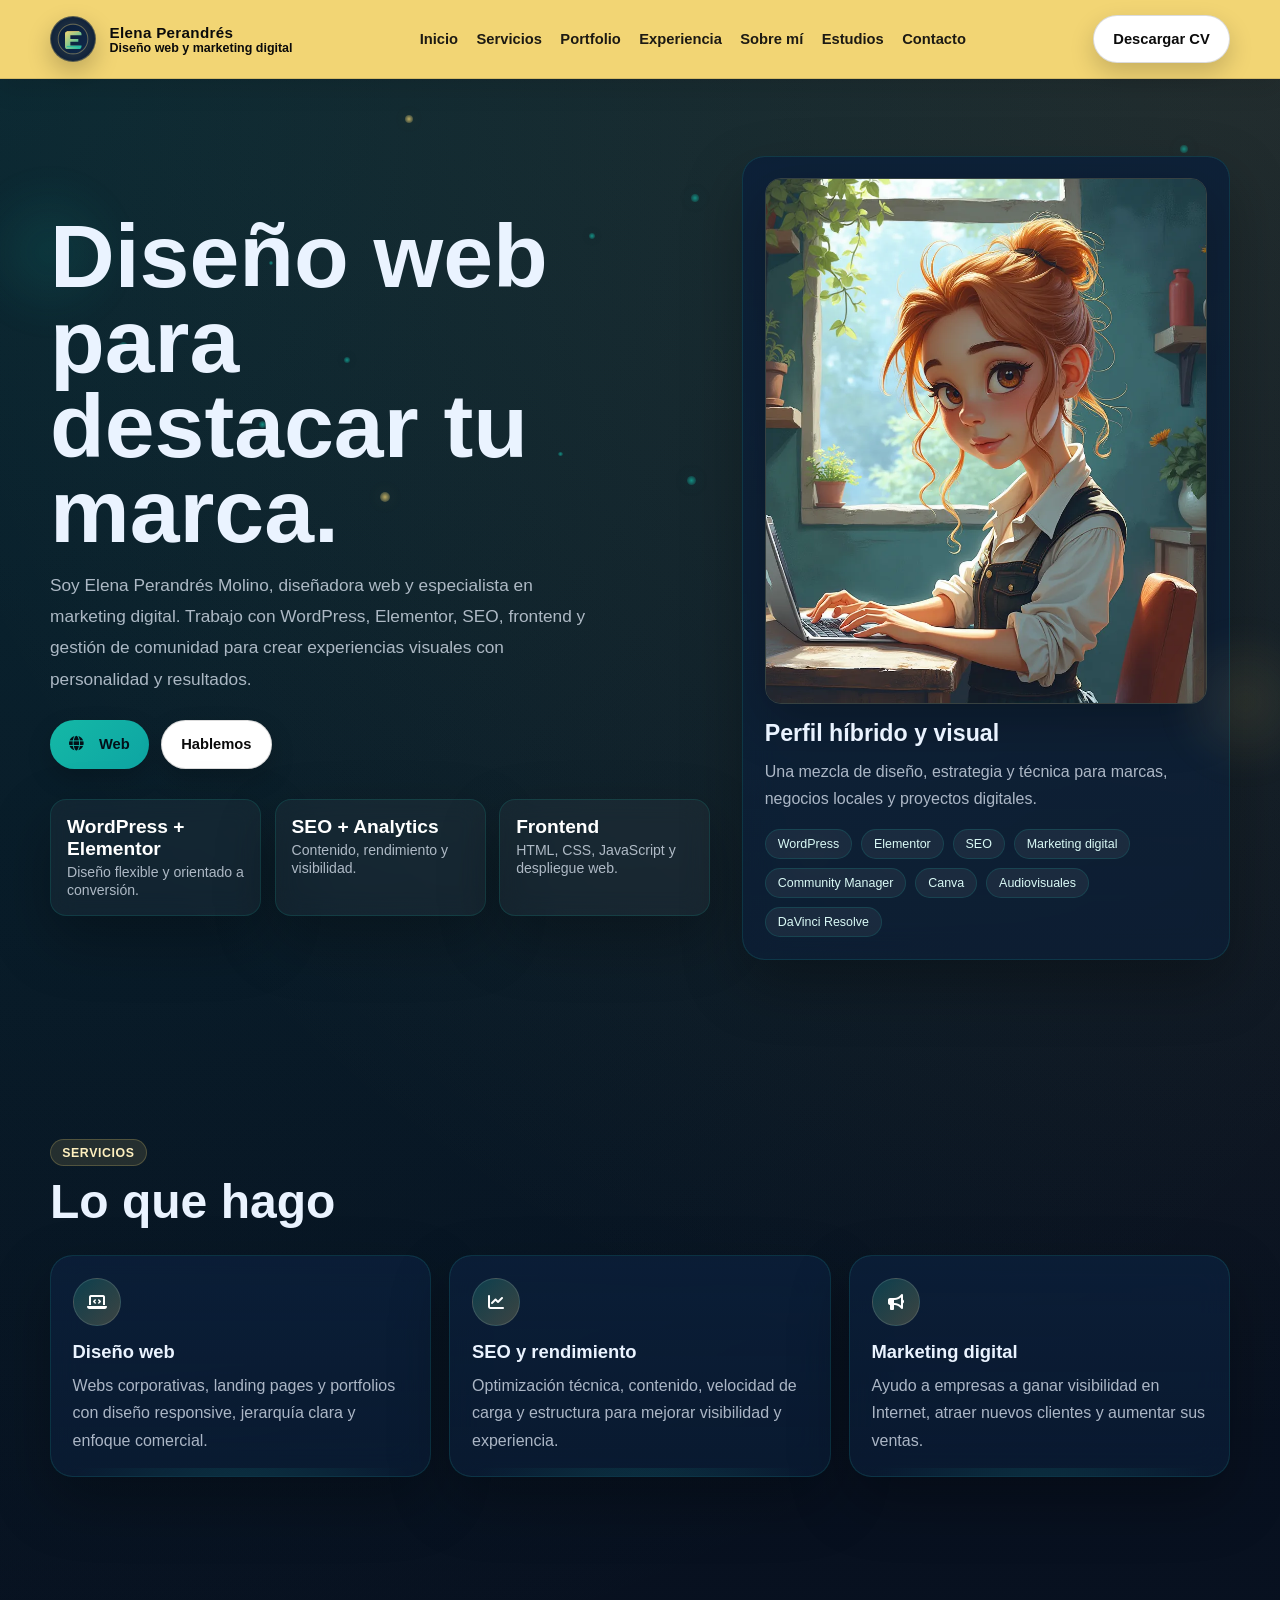
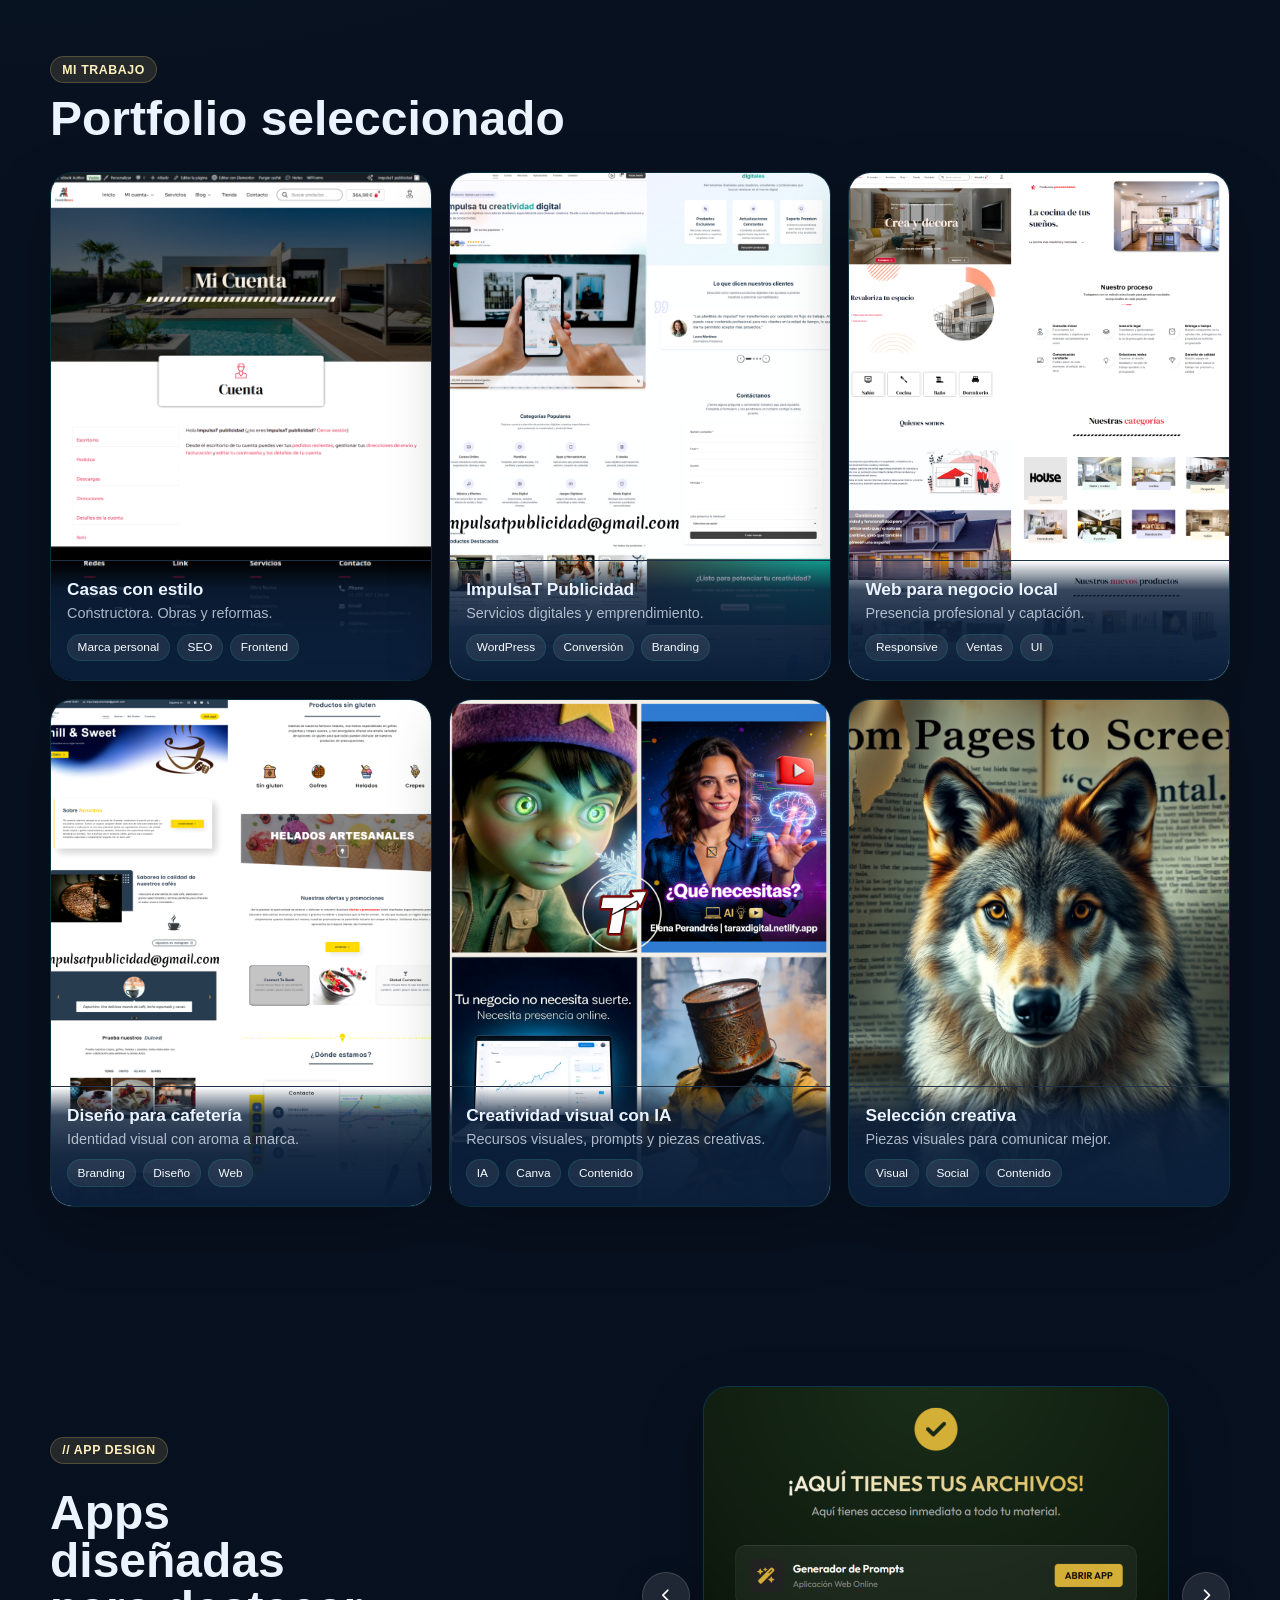
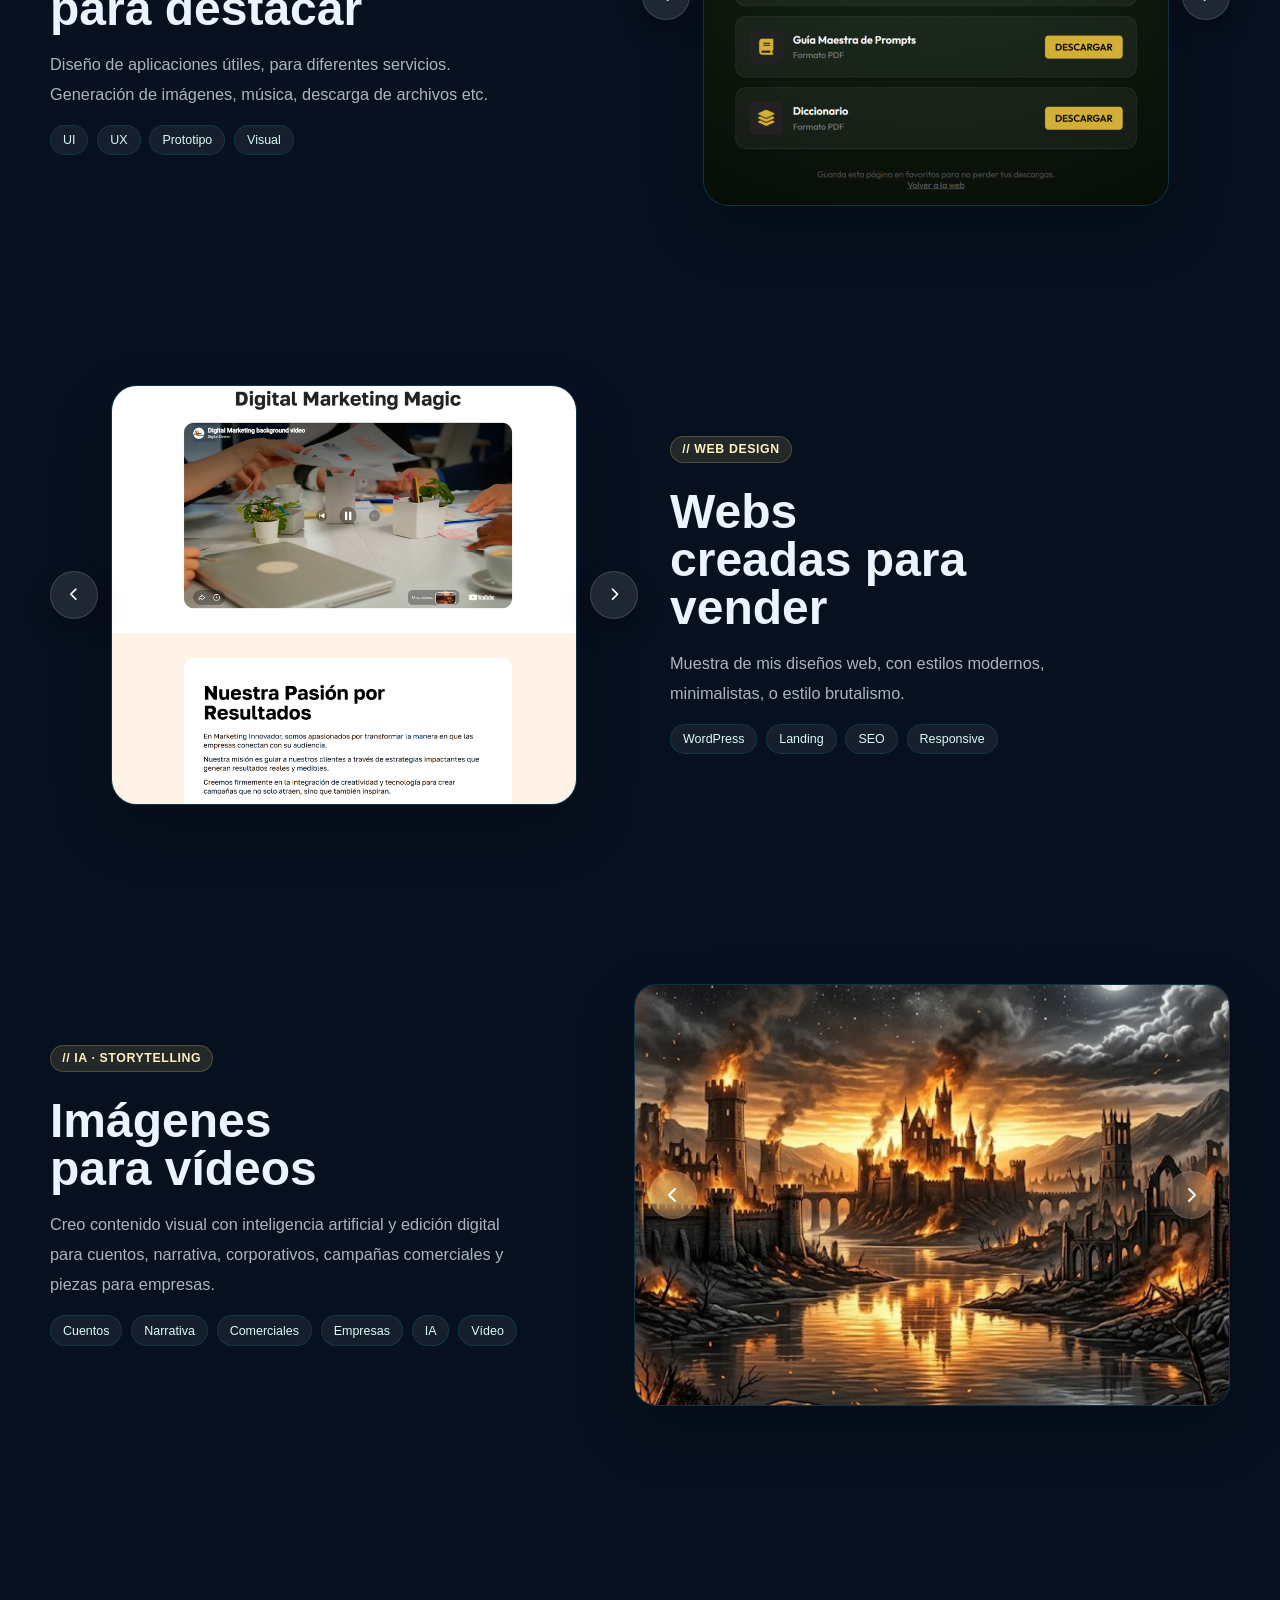
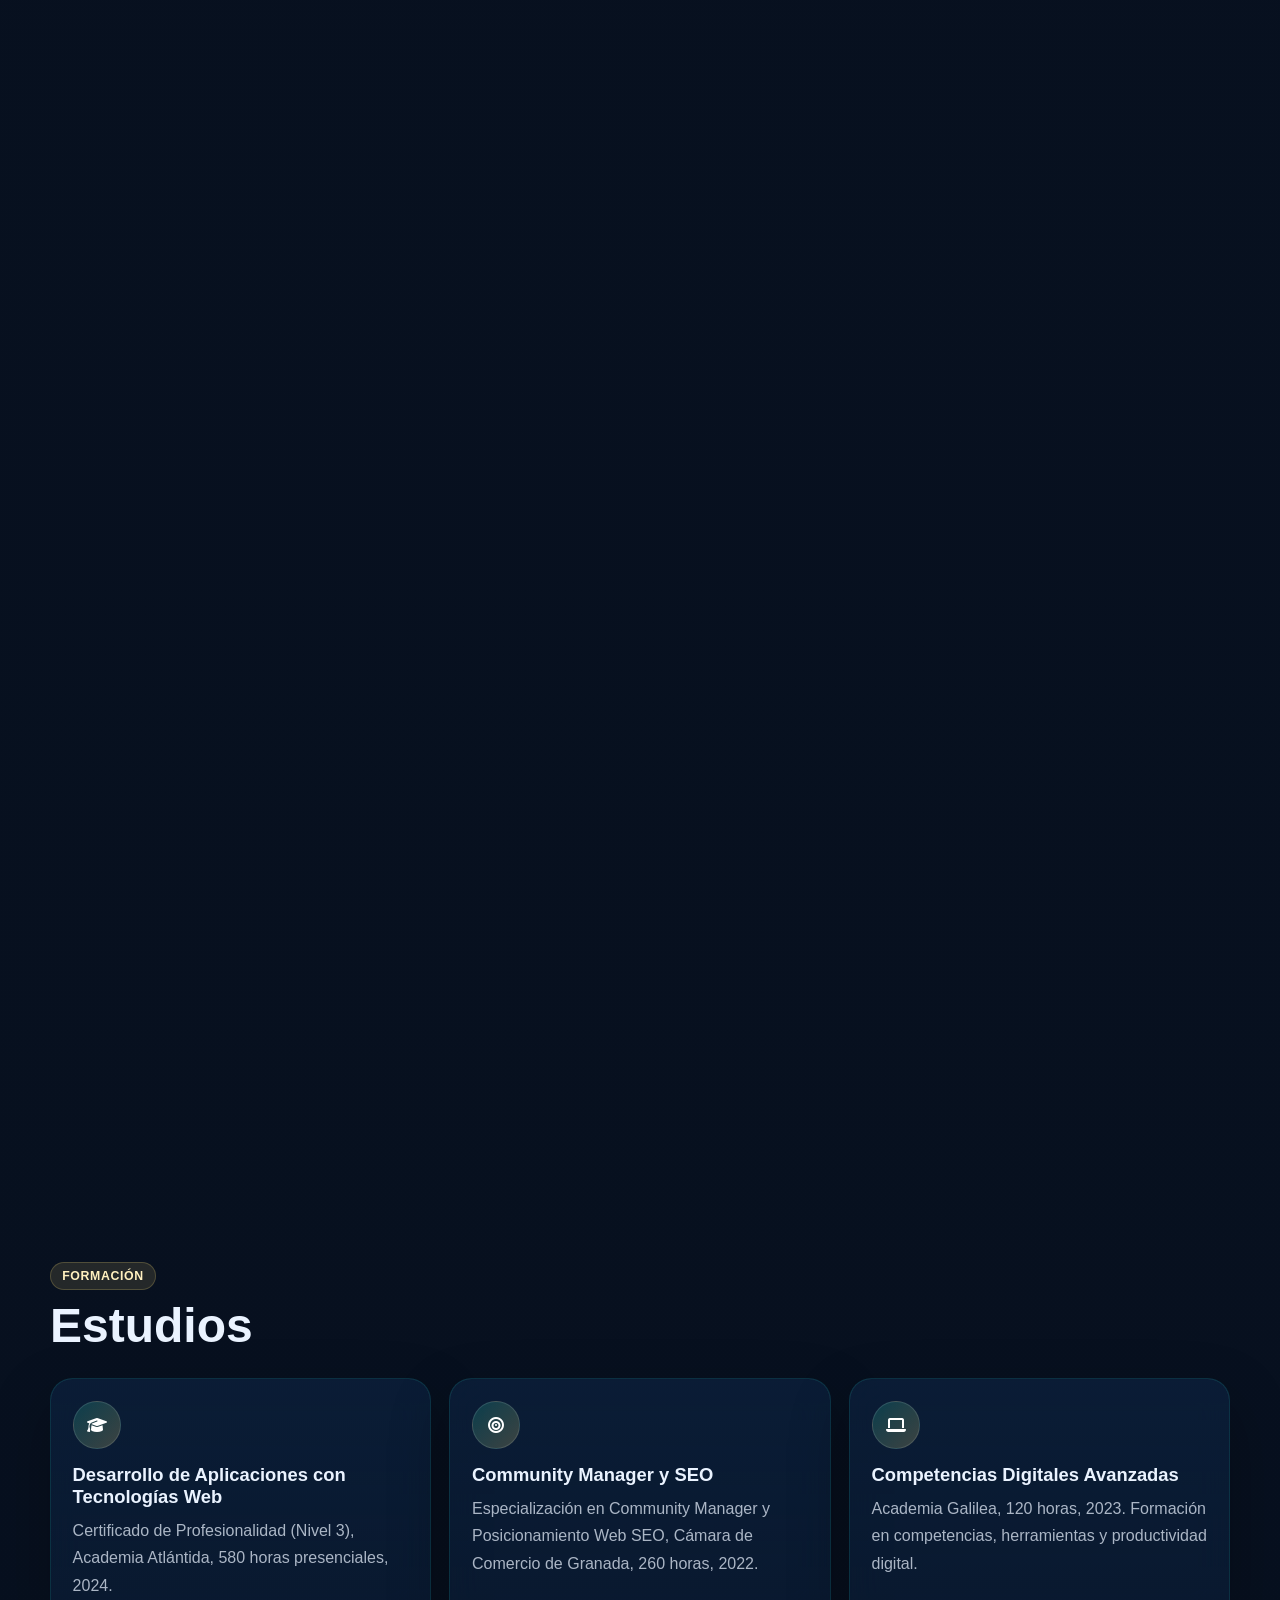
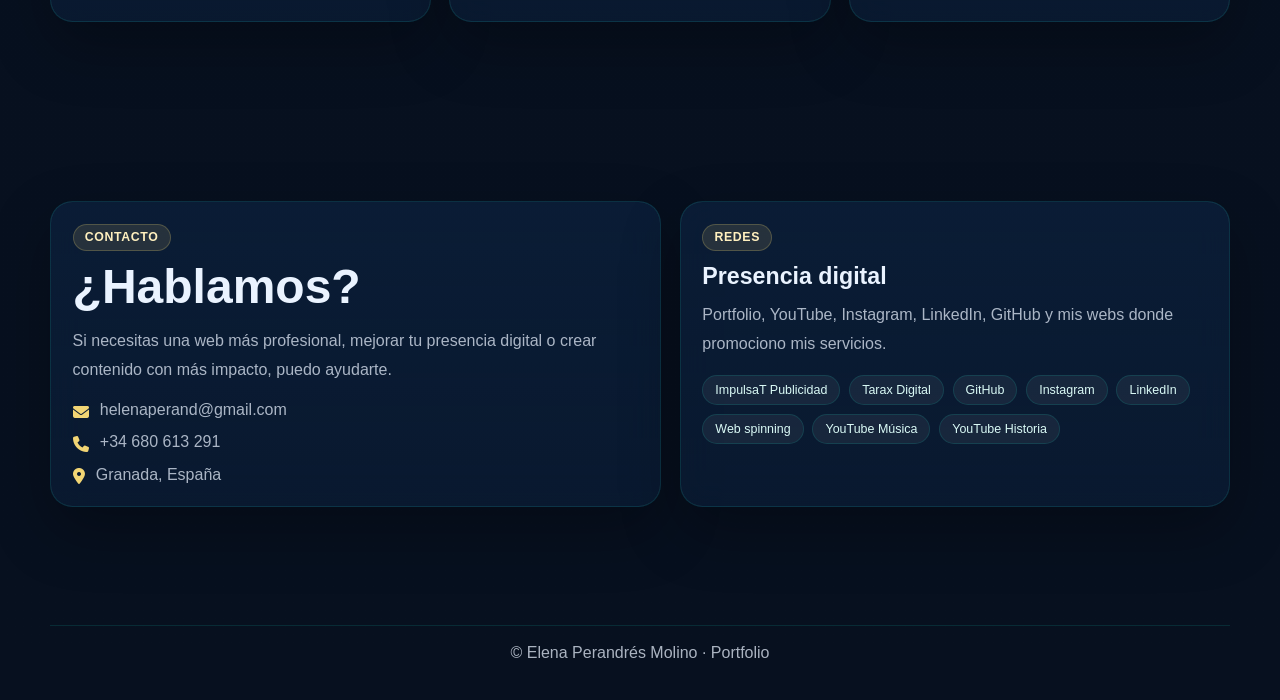
==== index.html @ 1aefd161 "pequeña corrección-" ====
<!DOCTYPE html>
<html lang="es" data-theme="dark">
<head>
  <meta charset="UTF-8" />
  <meta name="viewport" content="width=device-width, initial-scale=1.0" />
  <meta name="description" content="Portfolio de Elena Perandrés Molino, diseñadora web y especialista en marketing digital con experiencia en WordPress, Elementor, SEO, community management y frontend." />
  <title>Elena Perandrés Molino | Portfolio Profesional</title>
  <link rel="preconnect" href="https://api.fontshare.com" />
  <link rel="stylesheet" href="https://api.fontshare.com/v2/css?f[]=satoshi@400,500,700,900&f[]=clash-display@400,500,600&display=swap" />
  <link rel="stylesheet" href="https://cdnjs.cloudflare.com/ajax/libs/font-awesome/6.6.0/css/all.min.css" crossorigin="anonymous" referrerpolicy="no-referrer" />
  <style>
    :root {
      --bg: #07101f;
      --bg-2: #0b1f3a;
      --surface: rgba(11, 31, 58, 0.72);
      --surface-2: rgba(11, 31, 58, 0.88);
      --text: #eaf3ff;
      --muted: rgba(234, 243, 255, 0.72);
      --line: rgba(20, 184, 166, 0.18);
      --blue: #0b1f3a;
      --teal: #14b8a6;
      --amber: #f2d574;
      --shadow: 0 24px 60px rgba(0,0,0,.28);
      --radius-xl: 1.4rem;
      --radius-lg: 1rem;
      --max: 1180px;
      --font-body: 'Satoshi', sans-serif;
      --font-display: 'Clash Display', sans-serif;
    }

    *{box-sizing:border-box;margin:0;padding:0}
    html{scroll-behavior:smooth}

    body{
      font-family:var(--font-body);
      color:var(--text);
      background:
        radial-gradient(circle at top left, rgba(20,184,166,.14), transparent 24%),
        radial-gradient(circle at top right, rgba(242,213,116,.12), transparent 20%),
        linear-gradient(180deg, #081120 0%, var(--bg) 100%);
      min-height:100vh;
      overflow-x:hidden;
    }

    body::before, body::after{
      content:'';
      position:fixed;
      pointer-events:none;
      z-index:0;
      opacity:.55;
      width:180px;
      height:180px;
      border-radius:50%;
      filter:blur(14px);
      background: radial-gradient(circle, rgba(20,184,166,.22), transparent 62%);
      animation: floaty 12s ease-in-out infinite;
    }

    body::before{ left:-40px; top:18vh; }
    body::after{
      right:-55px;
      bottom:12vh;
      background: radial-gradient(circle, rgba(242,213,116,.20), transparent 62%);
      animation-duration: 15s;
    }

    @keyframes floaty{
      0%,100%{transform:translateY(0) translateX(0)}
      50%{transform:translateY(-18px) translateX(12px)}
    }

    .container{
      width:min(calc(100% - 2rem), var(--max));
      margin:0 auto;
      position:relative;
      z-index:1;
    }

    a{text-decoration:none;color:inherit}
    img{display:block;max-width:100%;height:auto}

    .skip{
      position:absolute;
      left:-999px;
      top:10px;
      background:var(--amber);
      color:#111;
      padding:.7rem 1rem;
      border-radius:999px;
      z-index:20;
    }

    .skip:focus{left:1rem}

    .header{
      position:sticky;
      top:0;
      z-index:50;
      background:#f2d574;
      border-bottom:1px solid rgba(0,0,0,.12);
      box-shadow:0 10px 24px rgba(0,0,0,.10);
      transition: background-color .25s ease, backdrop-filter .25s ease, box-shadow .25s ease;
    }

.header.scrolled{
  background:rgba(242,213,116,.80);
  backdrop-filter:blur(14px);
  -webkit-backdrop-filter:blur(14px);
  box-shadow:0 12px 28px rgba(0,0,0,.16);
}

    .header-inner{
      min-height:78px;
      display:flex;
      align-items:center;
      justify-content:space-between;
      gap:1rem;
    }

    .brand{
      display:flex;
      align-items:center;
      gap:.85rem;
      font-weight:700;
    }

    

    .brand-text strong,
    .brand-text span{
      color:#0b0b0b;
    }

    .brand-text strong{
      display:block;
      font-size:.95rem;
      letter-spacing:.02em;
    }

    .brand-text span{
      display:block;
      font-size:.78rem;
    }

    .nav{
      display:flex;
      gap:1.15rem;
      flex-wrap:wrap;
      background:transparent;
      padding:0;
      border-radius:0;
      box-shadow:none;
    }

    .nav a{
      font-size:.92rem;
      color:#0b0b0b;
      position:relative;
      font-weight:800;
      transition: color .22s ease, transform .22s ease, opacity .22s ease;
      opacity:.92;
    }

    .nav a:hover{
      color:#000;
      transform:translateY(-1px);
      opacity:1;
    }

    .nav a.active{
      color:#000;
    }

    .nav a::after{
      content:'';
      position:absolute;
      left:0;
      bottom:-.35rem;
      width:100%;
      height:2px;
      border-radius:999px;
      background:#000;
      transform:scaleX(0);
      transform-origin:left;
      transition:transform .22s ease;
    }

    .nav a:hover::after,
    .nav a.active::after{
      transform:scaleX(1);
    }

    .actions{
      display:flex;
      align-items:center;
      gap:.75rem;
      position:relative;
    }

    .btn,.icon-btn{
      border:0;
      cursor:pointer;
    }

    .btn{
      display:inline-flex;
      align-items:center;
      justify-content:center;
      gap:.55rem;
      padding:.95rem 1.2rem;
      border-radius:999px;
      font-weight:700;
      font-size:.92rem;
      transition:.22s ease;
      box-shadow:0 10px 24px rgba(0,0,0,.18);
    }

    .btn-primary{
      background:linear-gradient(135deg,var(--teal),#0ea5a3);
      color:#031018;
    }

    .btn-primary:hover{
      transform:translateY(-2px) scale(1.01);
      box-shadow:0 18px 34px rgba(20,184,166,.22);
    }

   .btn-secondary{
  background:#ffffff;
  color:#0b0b0b;
  border:1px solid rgba(0,0,0,.14);
}

.btn-secondary:hover{
  background:#f7f7f7;
  color:#000;
  transform:translateY(-2px);
  box-shadow:0 14px 26px rgba(0,0,0,.14);
}
.btn-secondary:focus-visible{
  outline:2px solid #0b0b0b;
  outline-offset:3px;
}

    .icon-btn{
      width:44px;
      height:44px;
      border-radius:50%;
      background:rgba(11,11,11,.06);
      color:#0b0b0b;
      border:1px solid rgba(11,11,11,.14);
      display:grid;
      place-items:center;
    }

    .menu-btn{display:none}
.brand-mark{
  width:46px;
  height:46px;
  border-radius:50%;
  display:grid;
  place-items:center;
  background:#0b1f3a;
  color:#0b0b0b;
  box-shadow:0 10px 24px rgba(0,0,0,.18);
  border:1px solid rgba(11,31,58,.15);
  overflow:hidden;
}

.brand-logo{
  background:#0b1f3a;
  border:1px solid rgba(242,213,116,.34);
  box-shadow:0 10px 24px rgba(0,0,0,.22);
}

.logo-svg{
  width:34px;
  height:34px;
  display:block;
  filter:drop-shadow(0 0 8px rgba(242,213,116,.18));
}

    section{
      padding:clamp(4rem,7vw,6.5rem) 0;
      position:relative;
    }

    .reveal{
      opacity:0;
      transform:translateY(34px);
      transition:opacity .7s ease, transform .7s ease;
    }

    .reveal.is-visible{
      opacity:1;
      transform:translateY(0);
    }

    .hero{
      padding-top:clamp(3.5rem,6vw,5.5rem);
      min-height:88vh;
      display:flex;
      align-items:center;
    }

    .hero-grid{
      display:grid;
      grid-template-columns:1.15fr .85fr;
      gap:2rem;
      align-items:center;
    }

    .eyebrow{
      display:inline-flex;
      align-items:center;
      gap:.45rem;
      padding:.45rem .8rem;
      border-radius:999px;
      background:rgba(20,184,166,.12);
      border:1px solid rgba(20,184,166,.24);
      color:#7ff7ea;
      font-weight:700;
      font-size:.78rem;
      letter-spacing:.06em;
      text-transform:uppercase;
    }

    h1,h2,h3{font-family:var(--font-display)}

    h1{
      font-size:clamp(3rem,7vw,5.6rem);
      line-height:.95;
      margin:.9rem 0 1rem;
      max-width:11ch;
    }

    .lead{
      font-size:1.08rem;
      color:var(--muted);
      max-width:58ch;
      line-height:1.8;
    }

    .hero-cta{
      display:flex;
      flex-wrap:wrap;
      gap:.75rem;
      margin:1.6rem 0 1.9rem;
    }

    .hero-grid .panel{
      background:var(--surface);
      border:1px solid rgba(20,184,166,.16);
      box-shadow:var(--shadow);
      backdrop-filter:blur(14px);
    }

    .hero-card{
      padding:1.1rem;
      border-radius:var(--radius-xl);
    }

    .hero-photo{
      width:100%;
      aspect-ratio:4/4.75;
      object-fit:cover;
      border-radius:1rem;
      border:1px solid rgba(242,213,116,.18);
      box-shadow:0 18px 50px rgba(0,0,0,.25);
    }

    .hero-card h2{
      font-size:1.45rem;
      margin:1rem 0 .65rem;
    }

    .hero-card p{
      color:var(--muted);
      margin-bottom:1rem;
    }

    .tag-list{
      display:flex;
      flex-wrap:wrap;
      gap:.55rem;
    }

    .tag{
      padding:.45rem .75rem;
      border-radius:999px;
      background:rgba(255,255,255,.06);
      border:1px solid rgba(20,184,166,.18);
      font-size:.78rem;
      color:#dafaf6;
    }

    .metrics{
      display:grid;
      grid-template-columns:repeat(3,1fr);
      gap:.85rem;
      margin-top:1.2rem;
    }

    .metric{
      background:rgba(255,255,255,.04);
      border:1px solid rgba(20,184,166,.16);
      border-radius:var(--radius-lg);
      padding:1rem;
      box-shadow:var(--shadow);
      backdrop-filter:blur(12px);
    }

    .metric strong{
      display:block;
      font-size:1.2rem;
      margin-bottom:.2rem;
      color:#fff;
    }

    .metric span{
      color:var(--muted);
      font-size:.88rem;
    }

    .section-head{
      display:flex;
      justify-content:space-between;
      align-items:flex-end;
      gap:1.5rem;
      margin-bottom:1.8rem;
    }

    .section-tag{
      display:inline-flex;
      align-items:center;
      gap:.4rem;
      padding:.35rem .7rem;
      border-radius:999px;
      background:rgba(242,213,116,.12);
      border:1px solid rgba(242,213,116,.22);
      color:#fff0bf;
      font-size:.77rem;
      font-weight:700;
      text-transform:uppercase;
      letter-spacing:.05em;
      margin-bottom:.75rem;
    }

    .section-title{
      font-size:clamp(2rem,4vw,3rem);
      line-height:1;
    }

    .section-subtitle{
      color:var(--muted);
      max-width:64ch;
    }

    .services-grid,
    .experience-grid,
    .contact-grid{
      display:grid;
      gap:1.15rem;
      grid-template-columns:repeat(3,minmax(0,1fr));
    }

    .panel-card{
      position:relative;
      overflow:hidden;
      background:linear-gradient(180deg, rgba(11,31,58,.84), rgba(11,31,58,.62));
      border:1px solid rgba(20,184,166,.15);
      border-radius:var(--radius-xl);
      padding:1.35rem;
      box-shadow:var(--shadow);
      backdrop-filter:blur(16px);
      transition:transform .22s ease, box-shadow .22s ease, border-color .22s ease;
    }

    .panel-card::before{
      content:'';
      position:absolute;
      inset:-1px;
      border-radius:inherit;
      border:1px solid rgba(255,255,255,.12);
      pointer-events:none;
    }

    .panel-card::after{
      content:'';
      position:absolute;
      inset:auto -20% -60% -20%;
      height:140px;
      background:radial-gradient(circle, rgba(20,184,166,.18), transparent 65%);
      pointer-events:none;
    }

    .panel-card:hover{
      transform:translateY(-8px) scale(1.02);
      border-color:rgba(242,213,116,.28);
      box-shadow:0 28px 60px rgba(0,0,0,.34);
    }

    .panel-icon{
      width:48px;
      height:48px;
      border-radius:50%;
      display:grid;
      place-items:center;
      margin-bottom:.95rem;
      background:linear-gradient(135deg,rgba(20,184,166,.22),rgba(242,213,116,.22));
      color:#fff;
      border:1px solid rgba(255,255,255,.12);
    }

    .panel-card h3{
      font-size:1.15rem;
      margin-bottom:.55rem;
    }

    .panel-card p{
      color:var(--muted);
      line-height:1.72;
    }

    .portfolio-grid{
      display:grid;
      grid-template-columns:repeat(3,minmax(0,1fr));
      gap:1.1rem;
    }

    .portfolio-item{
      position:relative;
      overflow:hidden;
      min-height:360px;
      border-radius:var(--radius-xl);
      border:1px solid rgba(20,184,166,.15);
      box-shadow:var(--shadow);
      background:#09162b;
      transition:transform .25s ease, box-shadow .25s ease, border-color .25s ease;
    }

    .portfolio-item:hover{
      transform:translateY(-10px);
      border-color:rgba(242,213,116,.30);
      box-shadow:0 32px 70px rgba(0,0,0,.38);
    }

    .portfolio-image{
      width:100%;
      height:100%;
      min-height:360px;
      object-fit:cover;
      filter:saturate(1.05) contrast(1.04);
      transition:transform .35s ease;
    }

    .portfolio-item:hover .portfolio-image{transform:scale(1.07)}

   .portfolio-overlay{
  position: absolute;
  inset: auto 0 0 0;
  padding: 1.15rem 1rem 1.2rem;
  background: linear-gradient(
    180deg,
    rgba(11,31,58,0) 0%,
    rgba(11,31,58,.82) 24%,
    rgba(11,31,58,.95) 56%,
    rgba(11,31,58,1) 100%
  );
  border-top: 1px solid rgba(255,255,255,.08);
}

    .portfolio-overlay h3{
      font-size:1.08rem;
      margin-bottom:.28rem;
    }

    .portfolio-overlay p{
      font-size:.9rem;
      color:var(--muted);
      margin-bottom:.8rem;
    }

    .portfolio-tags{
      display:flex;
      flex-wrap:wrap;
      gap:.45rem;
    }

    .portfolio-tag{
      padding:.35rem .6rem;
      border-radius:999px;
      background:rgba(255,255,255,.08);
      border:1px solid rgba(20,184,166,.16);
      font-size:.74rem;
      color:#f7fbff;
    }

    .about-grid{
      display:grid;
      grid-template-columns:1.05fr .95fr;
      gap:1.15rem;
    }

    .stack-list{
      list-style:none;
      display:grid;
      gap:.8rem;
    }

    .stack-list li{
      padding:.9rem 0;
      border-bottom:1px solid rgba(20,184,166,.14);
      color:var(--muted);
    }

    .stack-list strong{
      display:block;
      color:#fff;
      margin-bottom:.15rem;
    }

    .chip-row{
      display:flex;
      flex-wrap:wrap;
      gap:.55rem;
      margin-top:1rem;
    }

    .contact-grid{
      grid-template-columns:1fr .9fr;
    }

    .contact-list{
      list-style:none;
      display:grid;
      gap:.85rem;
      margin-top:1rem;
    }

    .contact-list li{
      display:flex;
      gap:.7rem;
      align-items:flex-start;
      color:var(--muted);
    }

    .contact-list i{
      color:var(--amber);
      margin-top:.18rem;
    }

    .back-top{
      position:fixed;
      right:1.15rem;
      bottom:1.15rem;
      width:52px;
      height:52px;
      border-radius:50%;
      display:grid;
      place-items:center;
      background:linear-gradient(135deg,var(--teal),var(--amber));
      color:#031018;
      box-shadow:0 18px 36px rgba(0,0,0,.3);
      opacity:0;
      visibility:hidden;
      transform:translateY(14px);
      transition:.22s ease;
      z-index:60;
    }

    .back-top.visible{
      opacity:1;
      visibility:visible;
      transform:translateY(0);
    }

    footer{
      padding:1.8rem 0 2.4rem;
      color:var(--muted);
      text-align:center;
    }

    .footer-line{
      border-top:1px solid rgba(20,184,166,.16);
      padding-top:1.1rem;
    }

    .floaters{
      position:fixed;
      inset:0;
      pointer-events:none;
      z-index:0;
      overflow:hidden;
    }

    .floater{
      position:absolute;
      width:10px;
      height:10px;
      border-radius:50%;
      background:radial-gradient(circle, rgba(20,184,166,.9), rgba(20,184,166,0));
      filter:drop-shadow(0 0 10px rgba(20,184,166,.4));
      opacity:.8;
      animation: drift linear infinite;
    }

    .floater.amber{
      background:radial-gradient(circle, rgba(242,213,116,.95), rgba(242,213,116,0));
      filter:drop-shadow(0 0 10px rgba(242,213,116,.35));
    }

    @keyframes drift{
      from{transform:translate3d(0,0,0) scale(.8)}
      to{transform:translate3d(var(--dx), var(--dy),0) scale(1.2)}
    }

    @media (max-width: 1200px){
      .portfolio-grid{grid-template-columns:repeat(2,minmax(0,1fr))}
      .services-grid,.experience-grid{grid-template-columns:repeat(2,minmax(0,1fr))}
    }

    @media (max-width: 900px){
      .hero-grid,.about-grid,.contact-grid{grid-template-columns:1fr}
      .header-inner{position:relative}
      .nav{
        display:none;
        position:absolute;
        left:0;
        right:0;
        top:78px;
        padding:1rem;
        background:#f2d574;
        border-bottom:1px solid rgba(0,0,0,.12);
        box-shadow:0 12px 26px rgba(0,0,0,.08);
      }
      .nav.open{
        display:flex;
        flex-direction:column;
      }
      .menu-btn{display:grid}
      .services-grid,.experience-grid,.portfolio-grid{grid-template-columns:1fr}
      .metrics{grid-template-columns:1fr}
    }
  </style>
</head>
<body>
  <div class="floaters" id="floaters"></div>
  <a class="skip" href="#contenido">Saltar al contenido</a>

  <header class="header">
    <div class="container header-inner">
      <a class="brand" href="#inicio">
        <span class="brand-mark brand-logo" aria-hidden="true">
  <svg class="logo-svg" viewBox="0 0 64 64" role="img" aria-label="Logo E">
    <defs>
      <linearGradient id="eBg" x1="0%" y1="0%" x2="100%" y2="100%">
        <stop offset="0%" stop-color="#0b1f3a"></stop>
        <stop offset="100%" stop-color="#10284a"></stop>
      </linearGradient>
      <linearGradient id="eLine" x1="0%" y1="0%" x2="100%" y2="100%">
        <stop offset="0%" stop-color="#f2d574"></stop>
        <stop offset="100%" stop-color="#14b8a6"></stop>
      </linearGradient>
    </defs>

    <circle cx="32" cy="32" r="30" fill="url(#eBg)" />
    <circle cx="32" cy="32" r="28" fill="none" stroke="rgba(242,213,116,.38)" stroke-width="2" />
    <path d="M21 18h22c3 0 5 2 5 5v2H27v7h15v5H27v7h21v2c0 3-2 5-5 5H21c-2.2 0-4-1.8-4-4V22c0-2.2 1.8-4 4-4z" fill="url(#eLine)"/>
    <path d="M21 18h22" stroke="#f2d574" stroke-width="1.4" stroke-linecap="round"/>
    <path d="M21 46h22" stroke="#14b8a6" stroke-width="1.4" stroke-linecap="round"/>
  </svg>
</span>
        <span class="brand-text">
          <strong>Elena Perandrés</strong>
          <span>Diseño web y marketing digital</span>
        </span>
      </a>

      <nav class="nav" id="nav">
        <a href="#inicio">Inicio</a>
        <a href="#servicios">Servicios</a>
        <a href="#portfolio">Portfolio</a>
        <a href="#experiencia">Experiencia</a>
        <a href="#sobre-mi">Sobre mí</a>
        <a href="#estudios">Estudios</a>
        <a href="#contacto">Contacto</a>
      </nav>

      <div class="actions">
        <a class="btn btn-secondary" href="CV _ Elena Perandrés Molino_DiseñadoraWeb.pdf" target="_blank" rel="noopener noreferrer">Descargar CV</a>
        <button class="icon-btn menu-btn" id="menuBtn" aria-controls="nav" aria-expanded="false" aria-label="Abrir menú">
          <i class="fa-solid fa-bars"></i>
        </button>
      </div>
    </div>
  </header>

  <main id="contenido">
    <section class="hero reveal" id="inicio">
      <div class="container hero-grid">
        <div>
          <h1>Diseño web para destacar tu marca.</h1>
          <p class="lead">Soy Elena Perandrés Molino, diseñadora web y especialista en marketing digital. Trabajo con WordPress, Elementor, SEO, frontend y gestión de comunidad para crear experiencias visuales con personalidad y resultados.</p>
          <div class="hero-cta">
            <a class="btn btn-primary" href="https://impulsatpublicidad.netlify.app/" target="_blank" rel="noopener noreferrer">
  <i class="fa-solid fa-globe" aria-hidden="true"></i>
  <span style="margin-left:6px;">Web</span>
</a>
            <a class="btn btn-secondary" href="#contacto">Hablemos</a>
          </div>
          <div class="metrics">
            <div class="metric"><strong>WordPress + Elementor</strong><span>Diseño flexible y orientado a conversión.</span></div>
            <div class="metric"><strong>SEO + Analytics</strong><span>Contenido, rendimiento y visibilidad.</span></div>
            <div class="metric"><strong>Frontend</strong><span>HTML, CSS, JavaScript y despliegue web.</span></div>
          </div>
        </div>
        <aside class="panel-card hero-card">
          <img class="hero-photo" src="img/yo.jpg" alt="Elena Perandrés Molino" />
          <h2>Perfil híbrido y visual</h2>
          <p>Una mezcla de diseño, estrategia y técnica para marcas, negocios locales y proyectos digitales.</p>
          <div class="tag-list">
            <span class="tag">WordPress</span>
            <span class="tag">Elementor</span>
            <span class="tag">SEO</span>
            <span class="tag">Marketing digital</span>
            <span class="tag">Community Manager</span>
            <span class="tag">Canva</span>
            <span class="tag">Audiovisuales</span>
            <span class="tag">DaVinci Resolve</span>
          </div>
        </aside>
      </div>
    </section>

    <section class="reveal" id="servicios">
      <div class="container">
        <div class="section-head">
          <div>
            <span class="section-tag">Servicios</span>
            <h2 class="section-title">Lo que hago</h2>
          </div>
        </div>
        <div class="services-grid">
          <article class="panel-card reveal">
            <div class="panel-icon"><i class="fa-solid fa-laptop-code"></i></div>
            <h3>Diseño web</h3>
            <p>Webs corporativas, landing pages y portfolios con diseño responsive, jerarquía clara y enfoque comercial.</p>
          </article>
          <article class="panel-card reveal">
            <div class="panel-icon"><i class="fa-solid fa-chart-line"></i></div>
            <h3>SEO y rendimiento</h3>
            <p>Optimización técnica, contenido, velocidad de carga y estructura para mejorar visibilidad y experiencia.</p>
          </article>
          <article class="panel-card reveal">
            <div class="panel-icon"><i class="fa-solid fa-bullhorn"></i></div>
            <h3>Marketing digital</h3>
            <p>Ayudo a empresas a ganar visibilidad en Internet, atraer nuevos clientes y aumentar sus ventas.</p>
          </article>
        </div>
      </div>
    </section>

    <style>
.cid-veMg0ZNQqY {
  padding-top: 5rem;
  padding-bottom: 5rem;
  background-color: transparent;
}
.cid-veMg0ZNQqY .mbr-fallback-image.disabled {
  display: none;
}
.cid-veMg0ZNQqY .mbr-fallback-image {
  display: block;
  background-size: cover;
  background-position: center center;
  width: 100%;
  height: 100%;
  position: absolute;
  top: 0;
}
@media (max-width: 767px) {
  .cid-veMg0ZNQqY .card-content-text {
    padding: 1.5rem 1.5rem 0 1.5rem;
  }
}
@media (min-width: 768px) {
  .cid-veMg0ZNQqY .card-content-text {
    padding: 2.25rem 2.25rem 0 2.25rem;
  }
}
@media (min-width: 992px) {
  .cid-veMg0ZNQqY .card-content-text {
    padding: 4rem 4rem 1rem 4rem;
  }
}
.cid-veMg0ZNQqY .card-wrapper {
  background: #ffffff;
}
.cid-veMg0ZNQqY .mbr-text,
.cid-veMg0ZNQqY .mbr-section-btn {
  color: #000000;
  text-align: left;
}
.cid-veMg0ZNQqY .card-title,
.cid-veMg0ZNQqY .card-box {
  text-align: left;
  color: #000000;
} 
.project-showcase{
  padding: clamp(4rem, 7vw, 6rem) 0;
  position: relative;
}

.showcase-layout{
  display:grid;
  grid-template-columns: 1fr 1.05fr;
  gap: 2rem;
  align-items: center;
}

.showcase-layout-reverse{
  grid-template-columns: 1.05fr 1fr;
}

.showcase-copy{
  padding: 1rem 0;
}

.showcase-copy .section-title{
  max-width: 12ch;
  margin: .8rem 0 1rem;
}

.section-text{
  color: var(--muted);
  line-height: 1.85;
  max-width: 52ch;
  font-size: 1.02rem;
}

.showcase-media{
  position: relative;
  display:flex;
  align-items:center;
  justify-content:center;
  gap: .8rem;
}

.gallery-frame{
  position: relative;
  width: 100%;
  min-height: 420px;
  border-radius: 1.6rem;
  overflow: hidden;
  background: linear-gradient(180deg, rgba(11,31,58,.88), rgba(11,31,58,.7));
  border: 1px solid rgba(20,184,166,.16);
  box-shadow: var(--shadow);
}

.gallery-image{
  position:absolute;
  inset:0;
  width:100%;
  height:100%;
  object-fit:cover;
  opacity:0;
  transform: scale(1.02);
  transition: opacity .45s ease, transform .45s ease;
}

.gallery-image.active{
  opacity:1;
  transform: scale(1);
}

.gallery-nav{
  width:48px;
  height:48px;
  border:0;
  border-radius:50%;
  display:grid;
  place-items:center;
  background: rgba(255,255,255,.10);
  color:#fff;
  border:1px solid rgba(255,255,255,.14);
  backdrop-filter: blur(12px);
  box-shadow: 0 12px 28px rgba(0,0,0,.28);
  cursor:pointer;
  transition: transform .2s ease, background .2s ease;
  z-index:2;
  flex:0 0 auto;
}

.gallery-nav:hover{
  transform: translateY(-2px);
  background: rgba(255,255,255,.18);
}

.project-showcase .chip-row{
  margin-top: 1rem;
}

@media (max-width: 900px){
  .showcase-layout,
  .showcase-layout-reverse{
    grid-template-columns: 1fr;
  }

  .showcase-media{
    order: 2;
  }

  .showcase-copy{
    order: 1;
  }

  .gallery-frame{
    min-height: 320px;
  }
}
/*  */
.carousel-section {
  padding: clamp(4rem, 7vw, 6rem) 0;
  position: relative;
}

.carousel-layout {
  display: grid;
  grid-template-columns: 1fr 1.08fr;
  gap: 2rem;
  align-items: center;
}

.carousel-copy {
  padding: 1rem 0;
}

.carousel-copy .section-title {
  max-width: 12ch;
  margin: .8rem 0 1rem;
}

.carousel-shell {
  width: 100%;
}

.carousel {
  position: relative;
  overflow: hidden;
  border-radius: var(--radius-xl);
  background: linear-gradient(180deg, rgba(11,31,58,.88), rgba(11,31,58,.66));
  border: 1px solid rgba(20,184,166,.16);
  box-shadow: var(--shadow);
}

.carousel-inner {
  display: flex;
  transition: transform 0.5s ease;
  will-change: transform;
}

.carousel-item {
  min-width: 100%;
  padding: 0;
}

.carousel-item img {
  width: 100%;
  height: 420px;
  object-fit: cover;
  display: block;
  cursor: pointer;
  border-radius: 0;
}

.carousel-button {
  position: absolute;
  top: 50%;
  transform: translateY(-50%);
  width: 48px;
  height: 48px;
  display: grid;
  place-items: center;
  border: none;
  border-radius: 50%;
  cursor: pointer;
  font-size: 1rem;
  color: #fff;
  background: rgba(255, 255, 255, 0.12);
  border: 1px solid rgba(255, 255, 255, 0.12);
  backdrop-filter: blur(12px);
  box-shadow: 0 12px 28px rgba(0,0,0,.28);
  transition: transform .2s ease, background .2s ease;
  z-index: 2;
}

.carousel-button:hover {
  transform: translateY(-50%) scale(1.05);
  background: rgba(255, 255, 255, 0.18);
}

.carousel-button.prev {
  left: 14px;
}

.carousel-button.next {
  right: 14px;
}

.modal {
  display: none;
  position: fixed;
  inset: 0;
  background-color: rgba(0, 0, 0, 0.9);
  z-index: 1000;
}

.modal-content {
  position: relative;
  background-color: #0b1f3a;
  margin: 5vh auto;
  padding: 20px;
  border: 1px solid rgba(255,255,255,.12);
  width: min(90vw, 980px);
  border-radius: 1rem;
  box-shadow: 0 30px 80px rgba(0,0,0,.5);
}

.close {
  color: #fff;
  float: right;
  font-size: 28px;
  font-weight: bold;
  cursor: pointer;
  line-height: 1;
}

.close:hover,
.close:focus {
  color: var(--amber);
  text-decoration: none;
  cursor: pointer;
}

#modal-image {
  width: 100%;
  height: auto;
  max-height: 80vh;
  object-fit: contain;
  display: block;
  margin-top: 1rem;
}

@media (max-width: 900px) {
  .carousel-layout {
    grid-template-columns: 1fr;
  }

  .carousel-item img {
    height: 320px;
  }
}

@media (max-width: 768px) {
  .carousel-item img {
    height: 240px;
  }

  .carousel-button {
    width: 42px;
    height: 42px;
    font-size: .95rem;
  }

  .carousel-button.prev {
    left: 10px;
  }

  .carousel-button.next {
    right: 10px;
  }
}
</style>

    <section class="reveal" id="portfolio">
      <div class="container">
        <div class="section-head">
          <div>
            <span class="section-tag">Mi trabajo</span>
            <h2 class="section-title">Portfolio seleccionado</h2>
          </div>
        </div>
        <div class="portfolio-grid">
         <article class="portfolio-item reveal" data-delay="0"><img class="portfolio-image" src="img/Diseño sin título.png" alt="Tarax Digital"><div class="portfolio-overlay"><h3>Casas con estilo</h3><p>Constructora. Obras y reformas.</p><div class="portfolio-tags"><span class="portfolio-tag">Marca personal</span><span class="portfolio-tag">SEO</span><span class="portfolio-tag">Frontend</span></div></div></article>

          <article class="portfolio-item reveal" data-delay="80">
            <img class="portfolio-image" src="img/agencia-publicidad.png" alt="ImpulsaT Publicidad">
            <div class="portfolio-overlay">
              <h3>ImpulsaT Publicidad</h3>
              <p>Servicios digitales y emprendimiento.</p>
              <div class="portfolio-tags">
                <span class="portfolio-tag">WordPress</span>
                <span class="portfolio-tag">Conversión</span>
                <span class="portfolio-tag">Branding</span>
              </div>
            </div>
          </article>

          <article class="portfolio-item reveal" data-delay="160">
            <img class="portfolio-image" src="img/creaydecora.png" alt="Web negocio local">
            <div class="portfolio-overlay">
              <h3>Web para negocio local</h3>
              <p>Presencia profesional y captación.</p>
              <div class="portfolio-tags">
                <span class="portfolio-tag">Responsive</span>
                <span class="portfolio-tag">Ventas</span>
                <span class="portfolio-tag">UI</span>
              </div>
            </div>
          </article>

          <article class="portfolio-item reveal" data-delay="240">
            <img class="portfolio-image" src="img/cafetería.png" alt="Diseño para cafetería">
            <div class="portfolio-overlay">
              <h3>Diseño para cafetería</h3>
              <p>Identidad visual con aroma a marca.</p>
              <div class="portfolio-tags">
                <span class="portfolio-tag">Branding</span>
                <span class="portfolio-tag">Diseño</span>
                <span class="portfolio-tag">Web</span>
              </div>
            </div>
          </article>

          <article class="portfolio-item reveal" data-delay="320">
            <img class="portfolio-image" src="img/Brown and Beige Aesthetic Mood Collage  Poster (1).png" alt="Creatividad visual con IA">
            <div class="portfolio-overlay">
              <h3>Creatividad visual con IA</h3>
              <p>Recursos visuales, prompts y piezas creativas.</p>
              <div class="portfolio-tags">
                <span class="portfolio-tag">IA</span>
                <span class="portfolio-tag">Canva</span>
                <span class="portfolio-tag">Contenido</span>
              </div>
            </div>
          </article>

          <article class="portfolio-item reveal" data-delay="400">
            <img class="portfolio-image" src="img/2.png" alt="Selección creativa">
            <div class="portfolio-overlay">
              <h3>Selección creativa</h3>
              <p>Piezas visuales para comunicar mejor.</p>
              <div class="portfolio-tags">
                <span class="portfolio-tag">Visual</span>
                <span class="portfolio-tag">Social</span>
                <span class="portfolio-tag">Contenido</span>
              </div>
            </div>
          </article>
        </div>
      </div>
    </section>

   
    <!--  -->
    <section class="project-showcase project-showcase-apps" id="apps">
  <div class="container showcase-layout">
    <div class="showcase-copy reveal">
      <span class="section-tag">// App Design</span>
      <h2 class="section-title">Apps diseñadas para destacar</h2>
      <p class="section-text">
        Diseño de aplicaciones útiles, para diferentes servicios. Generación de imágenes, música, descarga de archivos etc.
      </p>
      <div class="chip-row">
        <span class="tag">UI</span>
        <span class="tag">UX</span>
        <span class="tag">Prototipo</span>
        <span class="tag">Visual</span>
      </div>
    </div>

    <div class="showcase-media reveal">
      <button class="gallery-nav gallery-prev" type="button" aria-label="Imagen anterior">
        <i class="fa-solid fa-chevron-left"></i>
      </button>

      <div class="gallery-frame" data-gallery="apps">
        <img src="img/entrega.png" alt="App 1" class="gallery-image active">
        <img src="img/haceimg.png" alt="App 2" class="gallery-image">
        <img src="img/music.png" alt="App 3" class="gallery-image">
        <img src="img/tts.png" alt="App 4" class="gallery-image">
      </div>

      <button class="gallery-nav gallery-next" type="button" aria-label="Imagen siguiente">
        <i class="fa-solid fa-chevron-right"></i>
      </button>
    </div>
  </div>
</section>

<section class="project-showcase project-showcase-webs" id="webs">
  <div class="container showcase-layout showcase-layout-reverse">
    <div class="showcase-media reveal">
      <button class="gallery-nav gallery-prev" type="button" aria-label="Imagen anterior">
        <i class="fa-solid fa-chevron-left"></i>
      </button>

      <div class="gallery-frame" data-gallery="webs">
        <img src="img/servicios.png" alt="Web 1" class="gallery-image active">
        <img src="img/pizz.png" alt="Web 2" class="gallery-image">
        <img src="img/fisio.png" alt="Web 3" class="gallery-image">
        <img src="img/Diseño-sin-título (1).png" alt="Web 4" class="gallery-image">
      </div>

      <button class="gallery-nav gallery-next" type="button" aria-label="Imagen siguiente">
        <i class="fa-solid fa-chevron-right"></i>
      </button>
    </div>

    <div class="showcase-copy reveal">
      <span class="section-tag">// Web Design</span>
      <h2 class="section-title">Webs creadas para vender</h2>
      <p class="section-text">
        Muestra de mis diseños web, con estilos modernos, minimalistas, o estilo brutalismo.
      </p>
      <div class="chip-row">
        <span class="tag">WordPress</span>
        <span class="tag">Landing</span>
        <span class="tag">SEO</span>
        <span class="tag">Responsive</span>
      </div>
    </div>
  </div>
</section>
<section class="carousel-section reveal" id="ia-cuentos">
  <div class="container carousel-layout">
    <div class="carousel-copy">
      <span class="section-tag">// IA · Storytelling</span>
      <h2 class="section-title">Imágenes para vídeos</h2>
      <p class="section-text">
        Creo contenido visual con inteligencia artificial y edición digital para cuentos, narrativa, corporativos,  campañas comerciales y piezas para empresas. 
      </p>

      <div class="chip-row">
        <span class="tag">Cuentos</span>
        <span class="tag">Narrativa</span>
        <span class="tag">Comerciales</span>
        <span class="tag">Empresas</span>
        <span class="tag">IA</span>
        <span class="tag">Vídeo</span>
      </div>
    </div>

    <div class="carousel-shell">
      <div class="carousel">
        <div class="carousel-inner">
          <div class="carousel-item">
            <img src="img/castillo.png" alt="Imagen 1" />
          </div>
          <div class="carousel-item">
            <img src="img/cuento.png" alt="Imagen 2" />
          </div>
          <div class="carousel-item">
            <img src="img/guerrero.png" alt="Imagen 3" />
          </div>
          <div class="carousel-item">
            <img src="img/heron.png" alt="Imagen 4" />
          </div>
          <div class="carousel-item">
            <img src="img/humanidad.png" alt="Imagen 5" />
          </div>
          <div class="carousel-item">
            <img src="img/capucha.png" alt="Imagen 5" />
          </div>
        </div>

        <button class="carousel-button prev" type="button" aria-label="Imagen anterior">
          <i class="fa-solid fa-chevron-left"></i>
        </button>
        <button class="carousel-button next" type="button" aria-label="Imagen siguiente">
          <i class="fa-solid fa-chevron-right"></i>
        </button>
      </div>
    </div>
  </div>
</section>
<script>
document.addEventListener("DOMContentLoaded", function () {
  const carousel = document.querySelector(".carousel-inner");
  const items = document.querySelectorAll(".carousel-item");
  const prevButton = document.querySelector(".carousel-button.prev");
  const nextButton = document.querySelector(".carousel-button.next");
  let currentIndex = 0;

  if (carousel && items.length && prevButton && nextButton) {
    function showItem(index) {
      if (index < 0) index = items.length - 1;
      if (index >= items.length) index = 0;
      currentIndex = index;
      const offset = -index * 100;
      carousel.style.transform = `translateX(${offset}%)`;
    }

    prevButton.addEventListener("click", () => showItem(currentIndex - 1));
    nextButton.addEventListener("click", () => showItem(currentIndex + 1));

    showItem(0);
  }
});
</script>
 <section class="reveal" id="experiencia">
      <div class="container">
        <div class="section-head">
          <div>
            <span class="section-tag">Experiencia</span>
            <h2 class="section-title">Trayectoria</h2>
          </div>
        </div>
        <div class="experience-grid">
          <article class="panel-card reveal">
            <div class="panel-icon"><i class="fa-solid fa-code"></i></div>
            <h3>Diseñadora web freelance</h3>
            <p>Creación de webs con WordPress, Elementor y frontend para proyectos personales y clientes.</p>
          </article>
          <article class="panel-card reveal">
            <div class="panel-icon"><i class="fa-solid fa-users"></i></div>
            <h3>Community manager</h3>
            <p>Gestión de comunidades, contenido y redes sociales con foco en métricas y engagement.</p>
          </article>
          <article class="panel-card reveal">
            <div class="panel-icon"><i class="fa-solid fa-video"></i></div>
            <h3>Contenido audiovisual</h3>
            <p>Producción y edición de vídeo, branding visual y piezas para redes y YouTube.</p>
          </article>
        </div>
      </div>
    </section>

    <section class="reveal" id="sobre-mi">
      <div class="container about-grid">
        <article class="panel-card reveal">
          <span class="section-tag">Sobre mí</span>
          <h2 class="section-title" style="margin-bottom:1rem">Quién soy</h2>
          <p style="color:var(--muted);line-height:1.8">Soy una profesional digital con perfil híbrido entre diseño web, marketing digital y creación de contenido. Mi fortaleza está en unir una parte visual cuidada con una base técnica real, para construir proyectos más claros, útiles y preparados para crecer online.</p>
          <p style="color:var(--muted);line-height:1.8;margin-top:1rem">Trabajo especialmente bien con WordPress y Elementor, pero también puedo maquetar y personalizar con HTML, CSS y JavaScript. Además, aplico SEO, estructura de contenidos y optimización de rendimiento para que una web no solo sea bonita, sino efectiva.</p><br>
          Dirijo dos canales de youtube con más de 13k subscriptores.
          <p style="color:var(--muted);line-height:1.8;margin-top:1rem">Mi experiencia en YouTube, redes sociales y formación, me aporta una visión más completa de marca, audiencia, narrativa y captación de atención. <br>Profesiora de Historia en <b>Udemy</b>
            <br>Fecha de nacimiento: 17 de mayo de 1972.</p>
          <div class="chip-row">
            <span class="tag">Granada, España</span>
            <span class="tag">Disponible para remoto o presencial</span>
            <span class="tag">Freelance y colaboración</span>
          </div>
        </article>
        <aside class="panel-card reveal">
          <ul class="stack-list">
            <li><strong>Especialización principal</strong>Diseño web, WordPress con Elementor, SEO y marketing digital.</li>
            <li><strong>Perfil complementario</strong>Marketing digital, imágenes con IA, branding visual y edición de vídeo.</li>
            <li><strong>Base técnica</strong>HTML5, CSS3, JavaScript, responsive design, CSS Grid, Flexbox y accesibilidad básica.</li>
            <li><strong>Herramientas y despliegue</strong>WordPress, Elementor, SEO on-page, Git, GitHub y Netlify.</li>
            <li><strong>Objetivo</strong>Ayudar a marcas y proyectos a verse mejor, comunicar mejor y convertir mejor.</li>
          </ul>
        </aside>
      </div>
    </section>
 <section class="reveal" id="estudios">
      <div class="container">
        <div class="section-head">
          <div>
            <span class="section-tag">Formación</span>
            <h2 class="section-title">Estudios</h2>
          </div>
        </div>
        <div class="services-grid">
          <article class="panel-card reveal">
            <div class="panel-icon"><i class="fa-solid fa-graduation-cap"></i></div>
            <h3>Desarrollo de Aplicaciones con Tecnologías Web</h3>
            <p>Certificado de Profesionalidad (Nivel 3), Academia Atlántida, 580 horas presenciales, 2024.</p>
          </article>
          <article class="panel-card reveal">
            <div class="panel-icon"><i class="fa-solid fa-bullseye"></i></div>
            <h3>Community Manager y SEO</h3>
            <p>Especialización en Community Manager y Posicionamiento Web SEO, Cámara de Comercio de Granada, 260 horas, 2022.</p>
          </article>
          <article class="panel-card reveal">
            <div class="panel-icon"><i class="fa-solid fa-laptop"></i></div>
            <h3>Competencias Digitales Avanzadas</h3>
            <p>Academia Galilea, 120 horas, 2023. Formación en competencias, herramientas y productividad digital.</p>
          </article>
        </div>
      </div>
    </section>
<script>
  document.querySelectorAll('.showcase-media').forEach((section) => {
    const frame = section.querySelector('.gallery-frame');
    const images = Array.from(frame.querySelectorAll('.gallery-image'));
    const prev = section.querySelector('.gallery-prev');
    const next = section.querySelector('.gallery-next');
    let current = 0;

    const showImage = (index) => {
      images[current].classList.remove('active');
      current = (index + images.length) % images.length;
      images[current].classList.add('active');
    };

    prev.addEventListener('click', () => showImage(current - 1));
    next.addEventListener('click', () => showImage(current + 1));
  });
</script>
    <section class="reveal" id="contacto">
      <div class="container contact-grid">
        <article class="panel-card reveal">
          <span class="section-tag">Contacto</span>
          <h2 class="section-title" style="margin-bottom:1rem">¿Hablamos?</h2>
          <p style="color:var(--muted);line-height:1.8">Si necesitas una web más profesional, mejorar tu presencia digital o crear contenido con más impacto, puedo ayudarte.</p>
          <ul class="contact-list">
            <li>
  <i class="fa-solid fa-envelope"></i>
  <a href="mailto:helenaperand@gmail.com?subject=Contacto%20desde%20tu%20portfolio">helenaperand@gmail.com</a>
</li>
            <li>
  <i class="fa-solid fa-phone"></i>
  <a href="https://wa.me/34680613291" target="_blank" rel="noopener noreferrer">+34 680 613 291</a>
</li>
            <li><i class="fa-solid fa-location-dot"></i><span>Granada, España</span></li>
          </ul>
        </article>
        <article class="panel-card reveal">
          <span class="section-tag">Redes</span>
          <h3 style="font-size:1.45rem;margin-bottom:.7rem">Presencia digital</h3>
          <p style="color:var(--muted);line-height:1.8">Portfolio, YouTube, Instagram, LinkedIn, GitHub y  mis webs donde promociono mis servicios.</p>
          <div class="tag-list" style="margin-top:1rem">
            <a class="tag" href="https://impulsatpublicidad.netlify.app/" target="_blank" rel="noopener noreferrer">ImpulsaT Publicidad</a>
            <a class="tag" href="https://taraxdigital.netlify.app/" target="_blank" rel="noopener noreferrer">Tarax Digital</a>
            <a class="tag" href="https://github.com/taraxdigital" target="_blank" rel="noopener noreferrer">GitHub</a>
            <a class="tag" href="https://www.instagram.com/taraxdigital/" target="_blank" rel="noopener noreferrer">Instagram</a>
            <a class="tag" href="https://www.linkedin.com/in/elena-perandres-molino/" target="_blank" rel="noopener noreferrer">LinkedIn</a>
            <a class="tag" href="https://musicforspinning.netlify.app/" target="_blank" rel="noopener noreferrer">Web spinning</a>
            <a class="tag" href="https://www.youtube.com/@spinning-music_bySatarax" target="_blank" rel="noopener noreferrer">YouTube Música</a>
            <a class="tag" href="https://www.youtube.com/@HISTORIADE0A100" target="_blank" rel="noopener noreferrer">YouTube Historia</a>
          </div>
        </article>
      </div>
    </section>
  </main>

  <a class="back-top" href="#inicio" id="backTop" aria-label="Volver arriba"><i class="fa-solid fa-arrow-up"></i></a>

  <footer>
    <div class="container footer-line">© Elena Perandrés Molino · Portfolio</div>
  </footer>

  <script>
    const nav = document.getElementById('nav');
    const menuBtn = document.getElementById('menuBtn');
    const backTop = document.getElementById('backTop');
    const reveal = document.querySelectorAll('.reveal');
    const floaters = document.getElementById('floaters');
    const navLinks = document.querySelectorAll('.nav a');
    const sections = document.querySelectorAll('main section[id]');

    for (let i = 0; i < 18; i++) {
      const s = document.createElement('span');
      s.className = 'floater ' + (i % 3 === 0 ? 'amber' : '');
      s.style.left = Math.random() * 100 + 'vw';
      s.style.top = Math.random() * 100 + 'vh';
      s.style.setProperty('--dx', (Math.random() * 80 - 40) + 'px');
      s.style.setProperty('--dy', (Math.random() * 120 - 60) + 'px');
      s.style.animationDuration = (10 + Math.random() * 10) + 's';
      s.style.animationDelay = (-Math.random() * 10) + 's';
      s.style.width = s.style.height = (4 + Math.random() * 7) + 'px';
      floaters.appendChild(s);
    }

    menuBtn.addEventListener('click', () => {
      const open = nav.classList.toggle('open');
      menuBtn.setAttribute('aria-expanded', open ? 'true' : 'false');
    });

    nav.querySelectorAll('a').forEach(a => a.addEventListener('click', () => nav.classList.remove('open')));
    const header = document.querySelector('.header');

const toggleHeaderBlur = () => {
  header.classList.toggle('scrolled', window.scrollY > 12);
};

toggleHeaderBlur();
window.addEventListener('scroll', toggleHeaderBlur, { passive: true });

    const io = new IntersectionObserver((entries) => {
      entries.forEach((entry) => {
        if (entry.isIntersecting) {
          const d = Number(entry.target.dataset.delay || 0);
          setTimeout(() => entry.target.classList.add('is-visible'), d);
          io.unobserve(entry.target);
        }
      });
    }, { threshold: 0.14 });

    reveal.forEach(el => io.observe(el));

    const toggleBack = () => backTop.classList.toggle('visible', window.scrollY > 480);
    toggleBack();
    window.addEventListener('scroll', toggleBack, { passive: true });

    const spy = new IntersectionObserver((entries) => {
      entries.forEach(entry => {
        if (entry.isIntersecting) {
          navLinks.forEach(link => link.classList.toggle('active', link.getAttribute('href') === '#' + entry.target.id));
        }
      });
    }, { threshold: 0.45, rootMargin: '-15% 0px -45% 0px' });

    sections.forEach(section => spy.observe(section));
  </script>
</body>
</html>
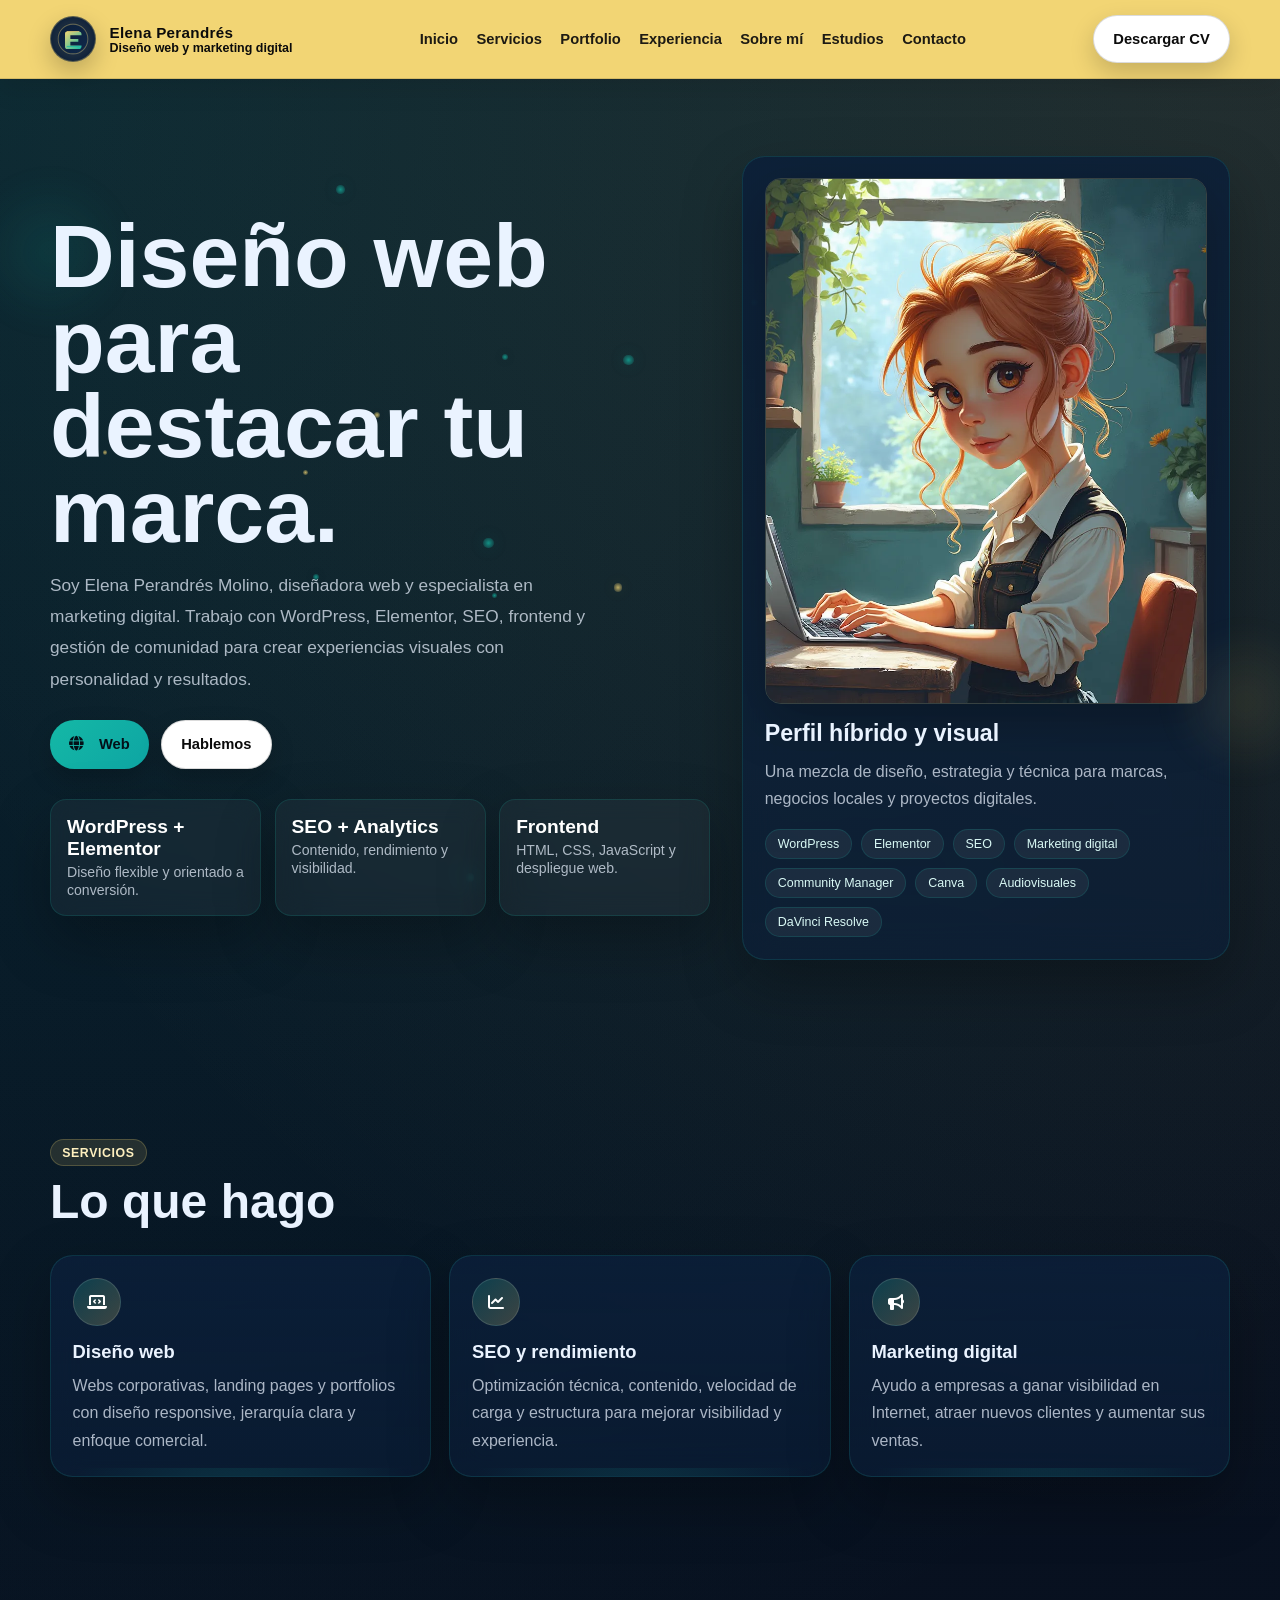
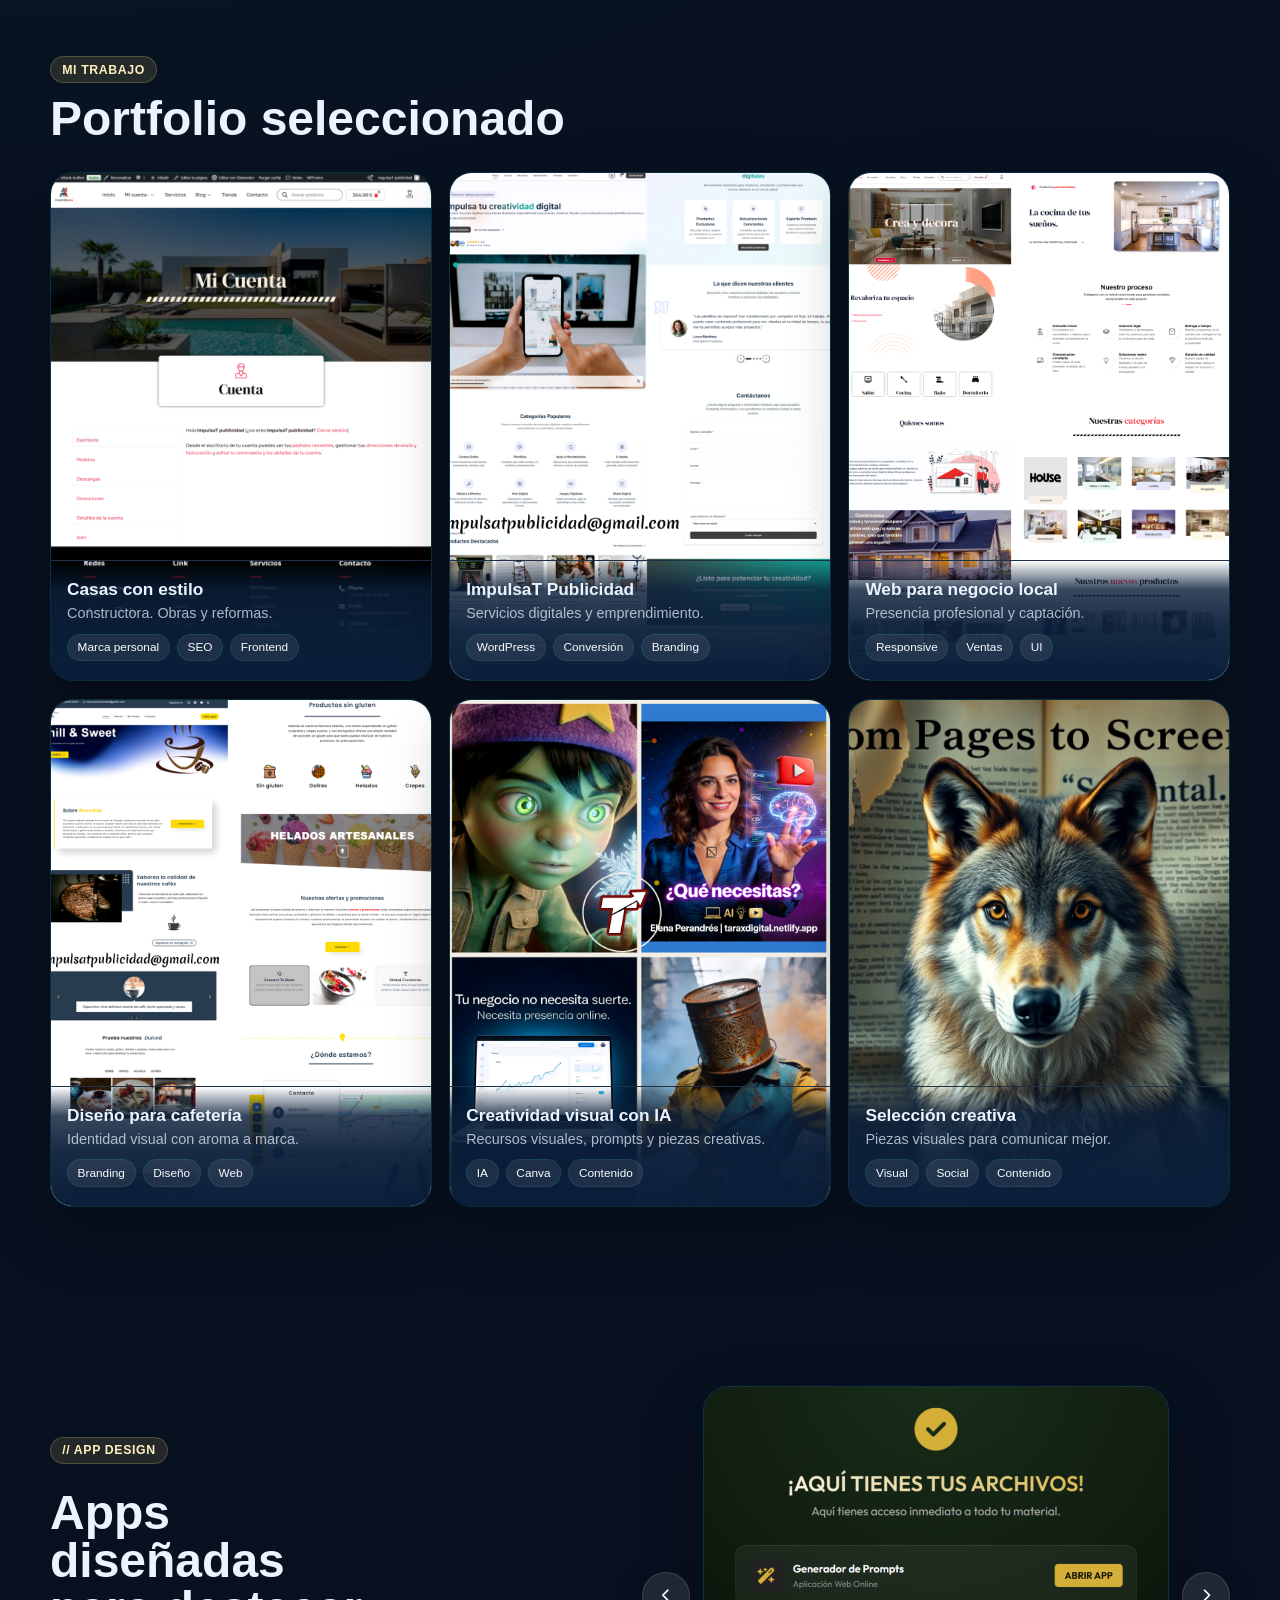
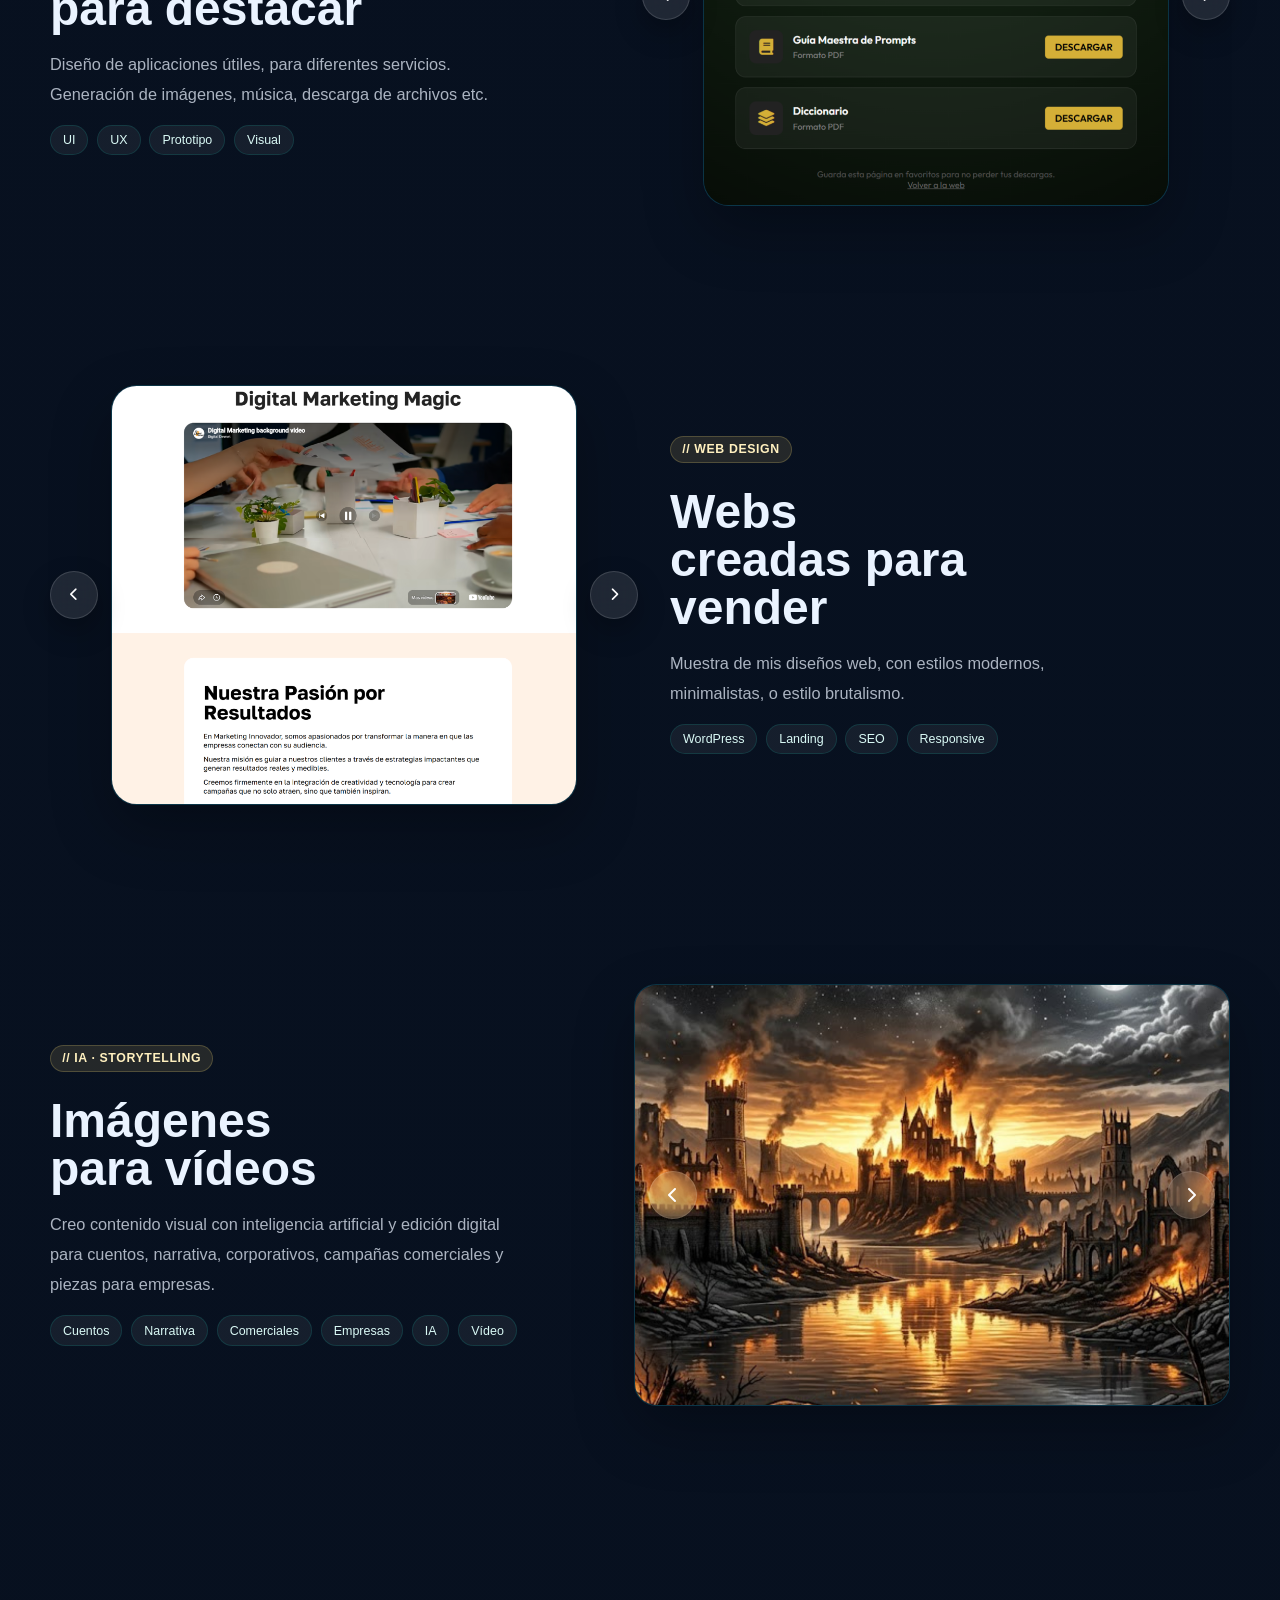
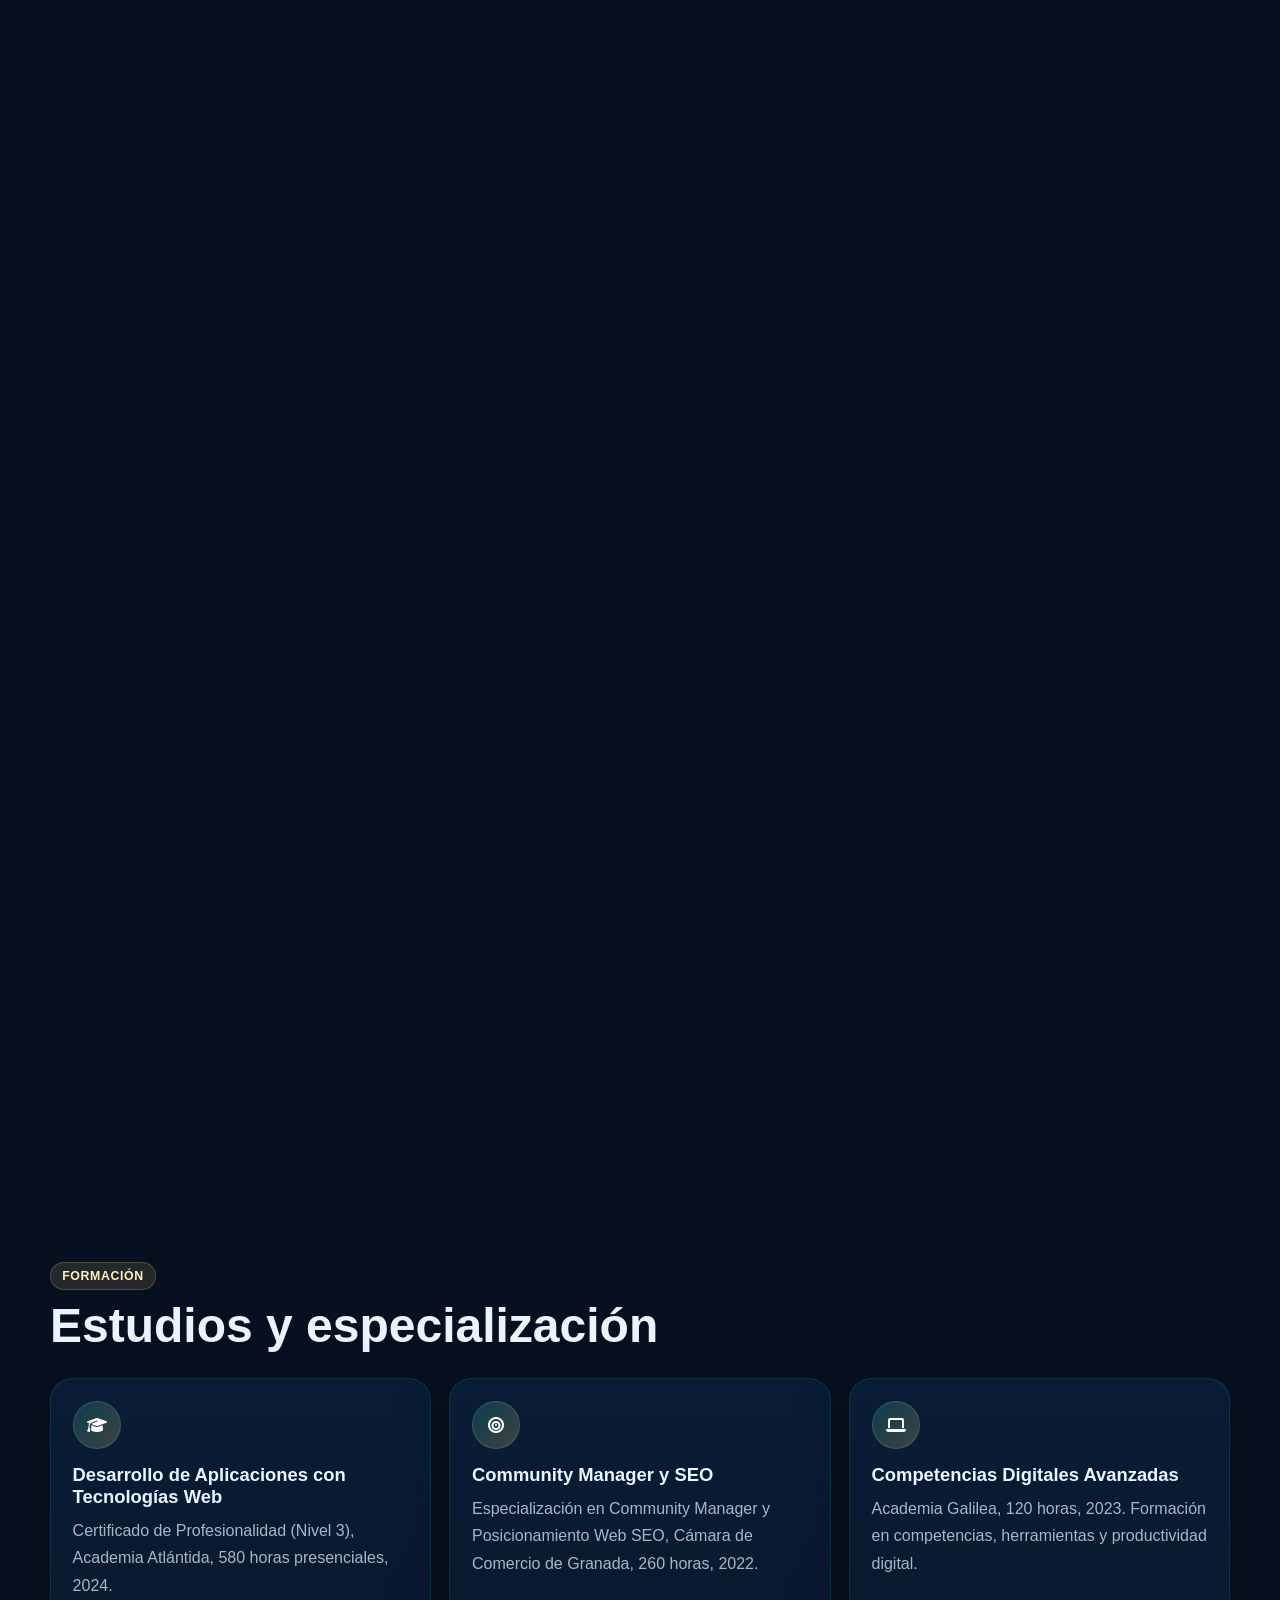
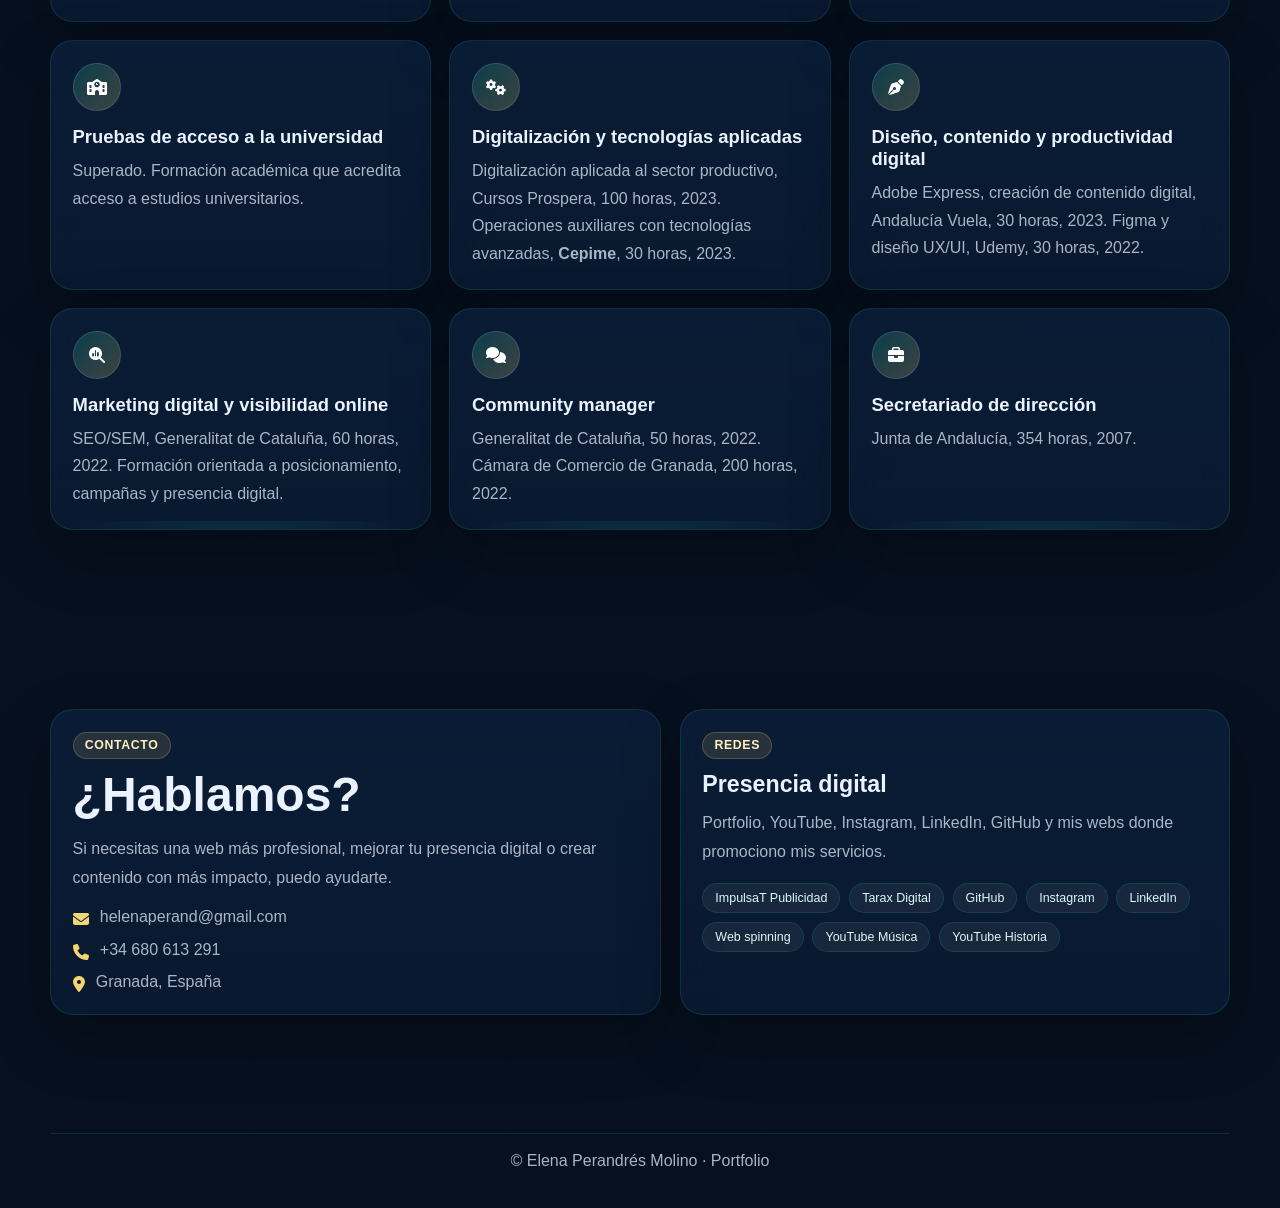
==== commit caa6b05f: "elenaweb-prueba" ====
--- a/index.html
+++ b/index.html
@@ -1464,33 +1464,74 @@
         </aside>
       </div>
     </section>
- <section class="reveal" id="estudios">
-      <div class="container">
-        <div class="section-head">
-          <div>
-            <span class="section-tag">Formación</span>
-            <h2 class="section-title">Estudios</h2>
-          </div>
-        </div>
-        <div class="services-grid">
-          <article class="panel-card reveal">
-            <div class="panel-icon"><i class="fa-solid fa-graduation-cap"></i></div>
-            <h3>Desarrollo de Aplicaciones con Tecnologías Web</h3>
-            <p>Certificado de Profesionalidad (Nivel 3), Academia Atlántida, 580 horas presenciales, 2024.</p>
-          </article>
-          <article class="panel-card reveal">
-            <div class="panel-icon"><i class="fa-solid fa-bullseye"></i></div>
-            <h3>Community Manager y SEO</h3>
-            <p>Especialización en Community Manager y Posicionamiento Web SEO, Cámara de Comercio de Granada, 260 horas, 2022.</p>
-          </article>
-          <article class="panel-card reveal">
-            <div class="panel-icon"><i class="fa-solid fa-laptop"></i></div>
-            <h3>Competencias Digitales Avanzadas</h3>
-            <p>Academia Galilea, 120 horas, 2023. Formación en competencias, herramientas y productividad digital.</p>
-          </article>
-        </div>
+<section class="reveal" id="estudios">
+  <div class="container">
+    <div class="section-head">
+      <div>
+        <span class="section-tag">Formación</span>
+        <h2 class="section-title">Estudios y especialización</h2>
       </div>
-    </section>
+    </div>
+
+    <div class="services-grid">
+      <article class="panel-card reveal">
+        <div class="panel-icon"><i class="fa-solid fa-graduation-cap"></i></div>
+        <h3>Desarrollo de Aplicaciones con Tecnologías Web</h3>
+        <p>Certificado de Profesionalidad (Nivel 3), Academia Atlántida, 580 horas presenciales, 2024.</p>
+      </article>
+
+      <article class="panel-card reveal">
+        <div class="panel-icon"><i class="fa-solid fa-bullseye"></i></div>
+        <h3>Community Manager y SEO</h3>
+        <p>Especialización en Community Manager y Posicionamiento Web SEO, Cámara de Comercio de Granada, 260 horas, 2022.</p>
+      </article>
+
+      <article class="panel-card reveal">
+        <div class="panel-icon"><i class="fa-solid fa-laptop"></i></div>
+        <h3>Competencias Digitales Avanzadas</h3>
+        <p>Academia Galilea, 120 horas, 2023. Formación en competencias, herramientas y productividad digital.</p>
+      </article>
+
+      <article class="panel-card reveal">
+  <div class="panel-icon"><i class="fa-solid fa-school"></i></div>
+  <h3>Pruebas de acceso a la universidad</h3>
+  <p>Superado. Formación académica que acredita acceso a estudios universitarios.</p>
+</article>
+
+      <article class="panel-card reveal">
+        <div class="panel-icon"><i class="fa-solid fa-gears"></i></div>
+        <h3>Digitalización y tecnologías aplicadas</h3>
+        <p>Digitalización aplicada al sector productivo, Cursos Prospera, 100 horas, 2023. <br>Operaciones auxiliares con tecnologías avanzadas, <strong>Cepime</strong>, 30 horas, 2023.</p>
+      </article>
+
+      <article class="panel-card reveal">
+        <div class="panel-icon"><i class="fa-solid fa-pen-nib"></i></div>
+        <h3>Diseño, contenido y productividad digital</h3>
+        <p>Adobe Express, creación de contenido digital, Andalucía Vuela, 30 horas, 2023. Figma y diseño UX/UI, Udemy, 30 horas, 2022.</p>
+      </article>
+
+      <article class="panel-card reveal">
+        <div class="panel-icon"><i class="fa-solid fa-magnifying-glass-chart"></i></div>
+        <h3>Marketing digital y visibilidad online</h3>
+        <p>SEO/SEM, Generalitat de Cataluña, 60 horas, 2022. Formación orientada a posicionamiento, campañas y presencia digital.</p>
+      </article>
+
+     
+
+      <article class="panel-card reveal">
+        <div class="panel-icon"><i class="fa-solid fa-comments"></i></div>
+        <h3>Community manager</h3>
+        <p>Generalitat de Cataluña, 50 horas, 2022. Cámara de Comercio de Granada, 200 horas, 2022.</p>
+      </article>
+
+      <article class="panel-card reveal">
+        <div class="panel-icon"><i class="fa-solid fa-briefcase"></i></div>
+        <h3>Secretariado de dirección</h3>
+        <p>Junta de Andalucía, 354 horas, 2007.</p>
+      </article>
+    </div>
+  </div>
+</section>
 <script>
   document.querySelectorAll('.showcase-media').forEach((section) => {
     const frame = section.querySelector('.gallery-frame');
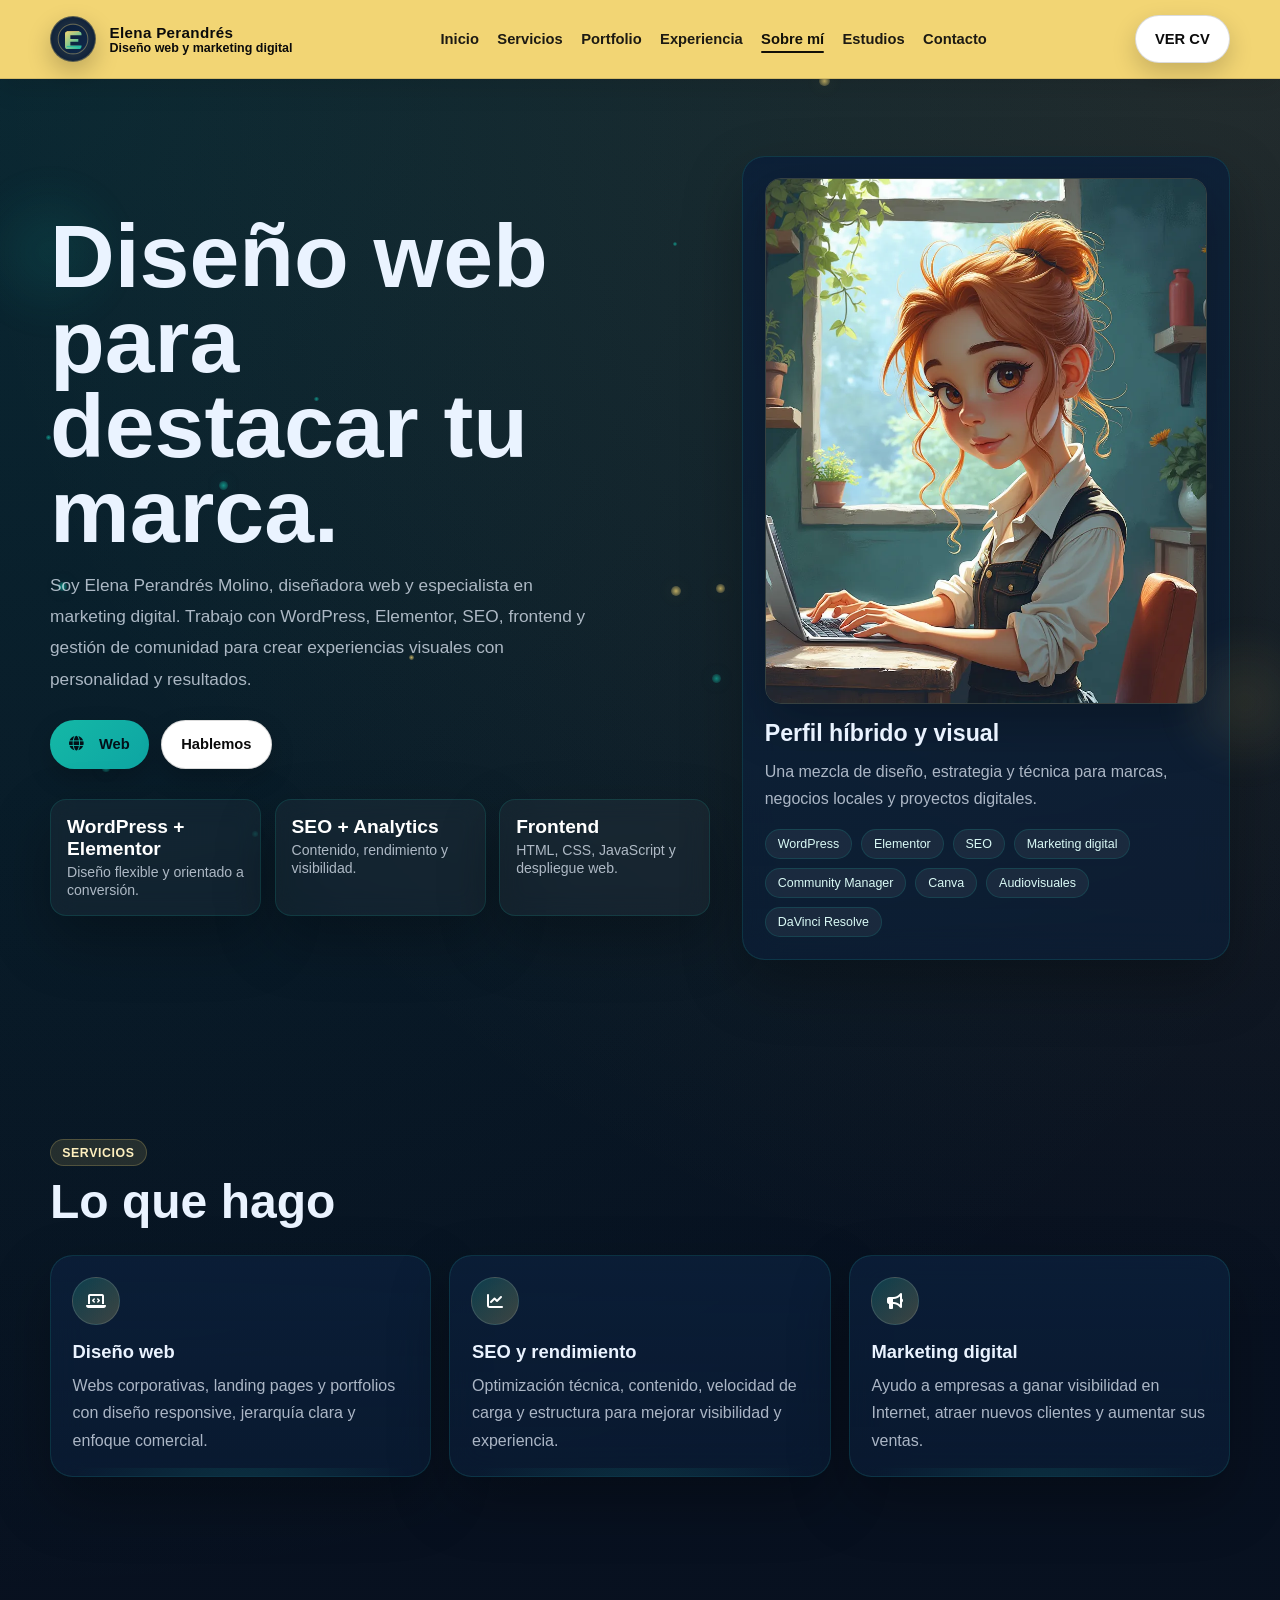
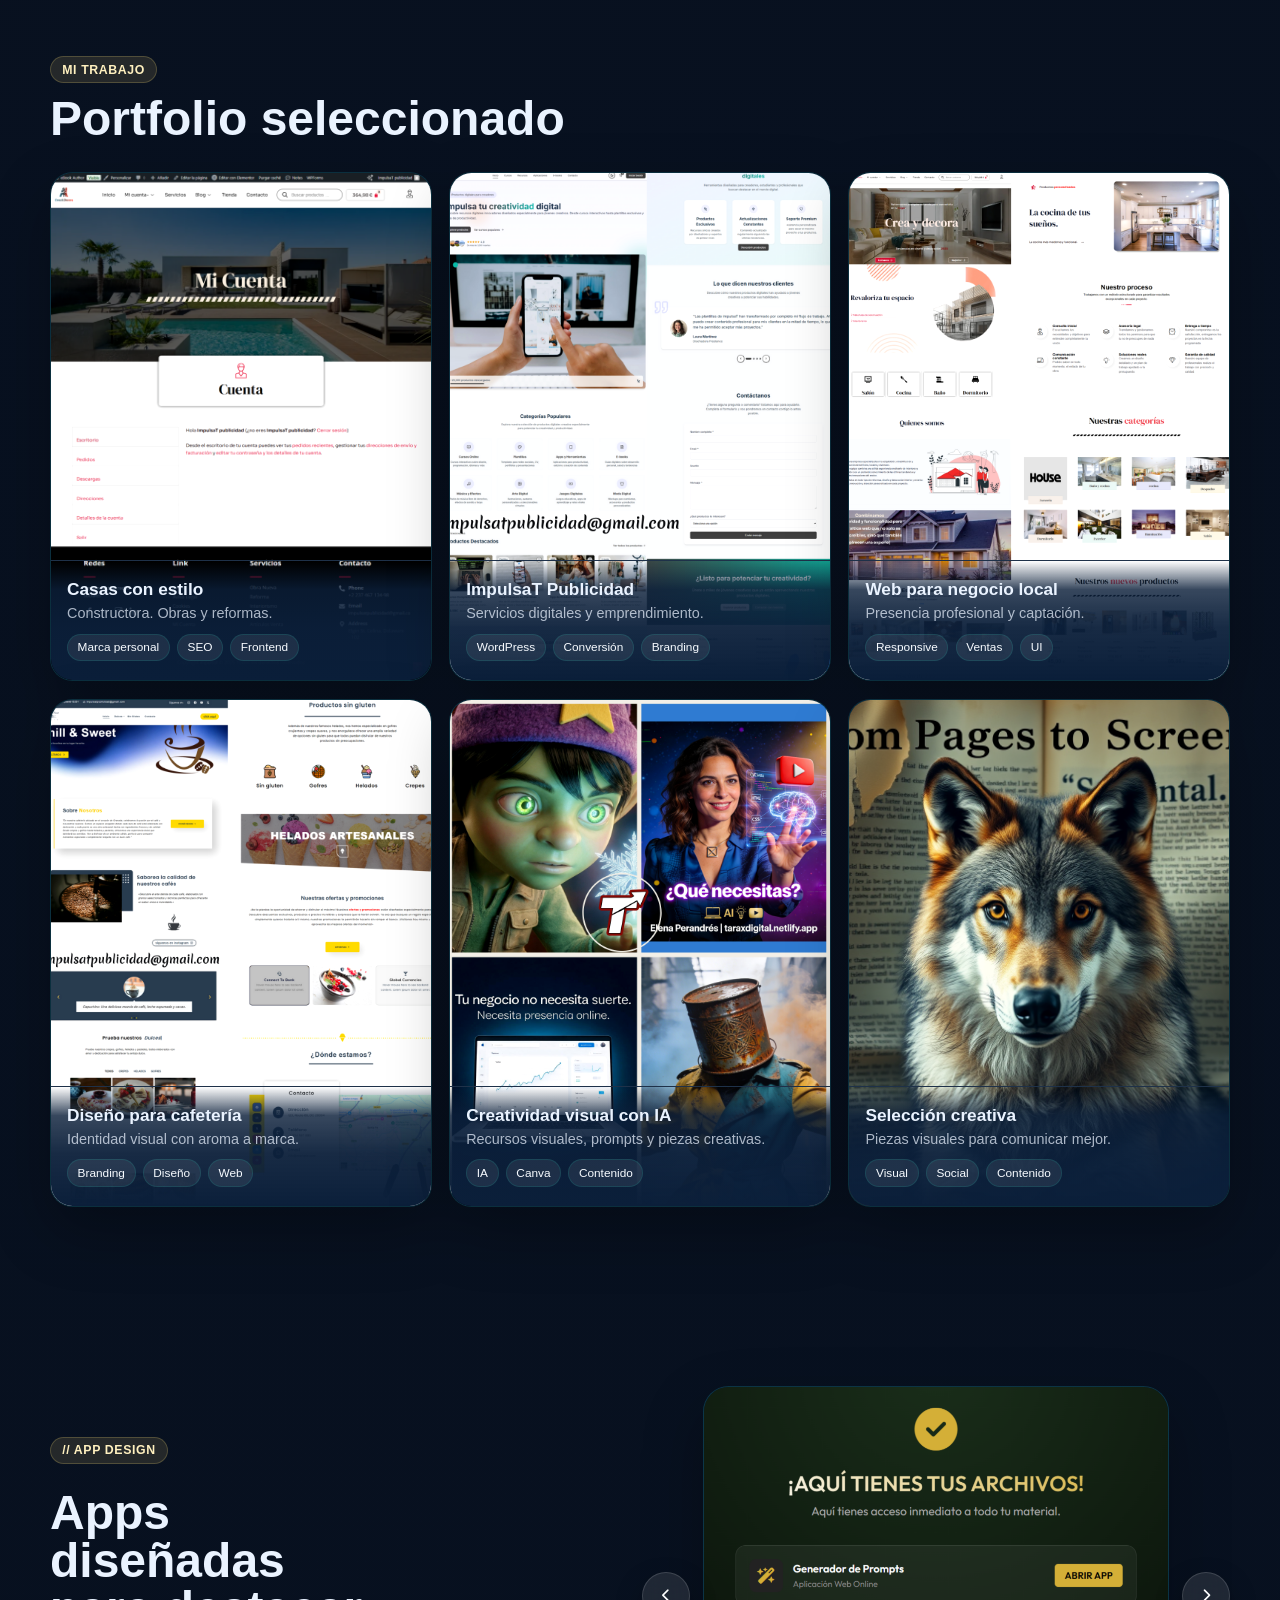
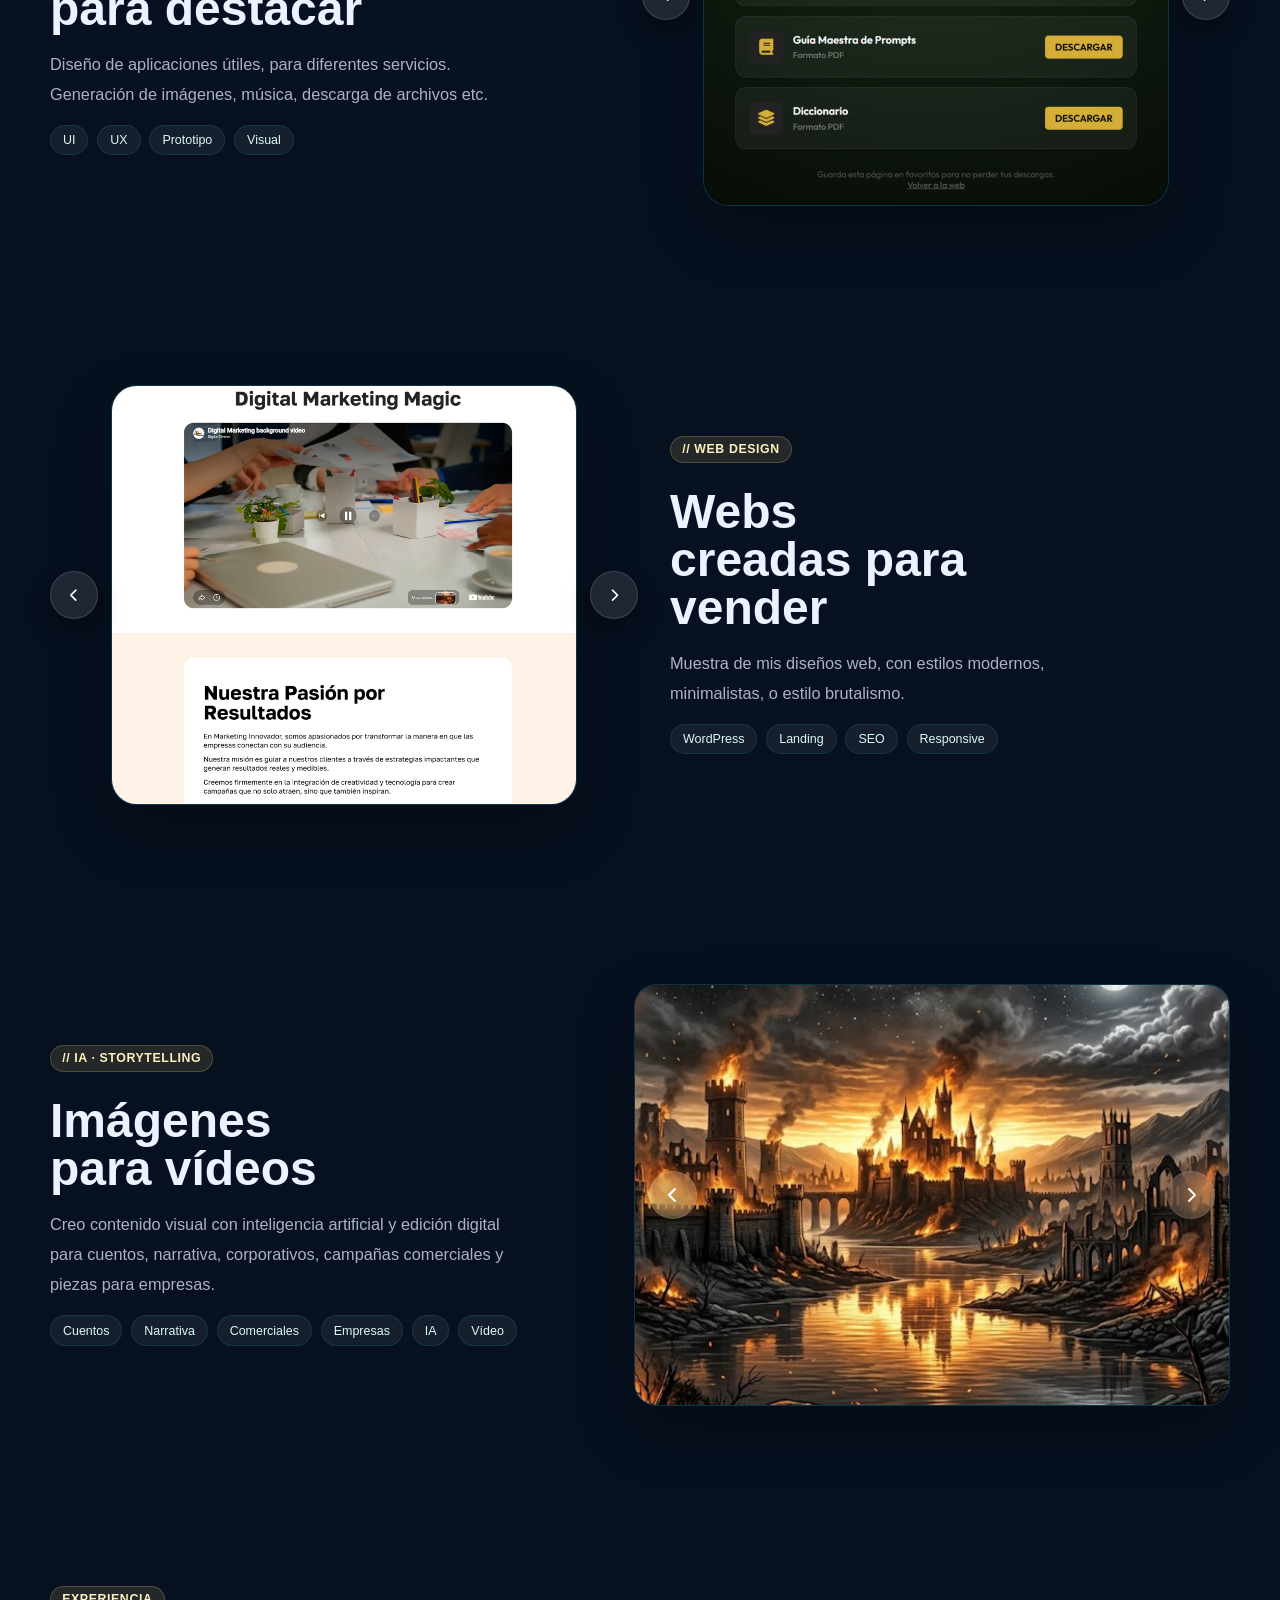
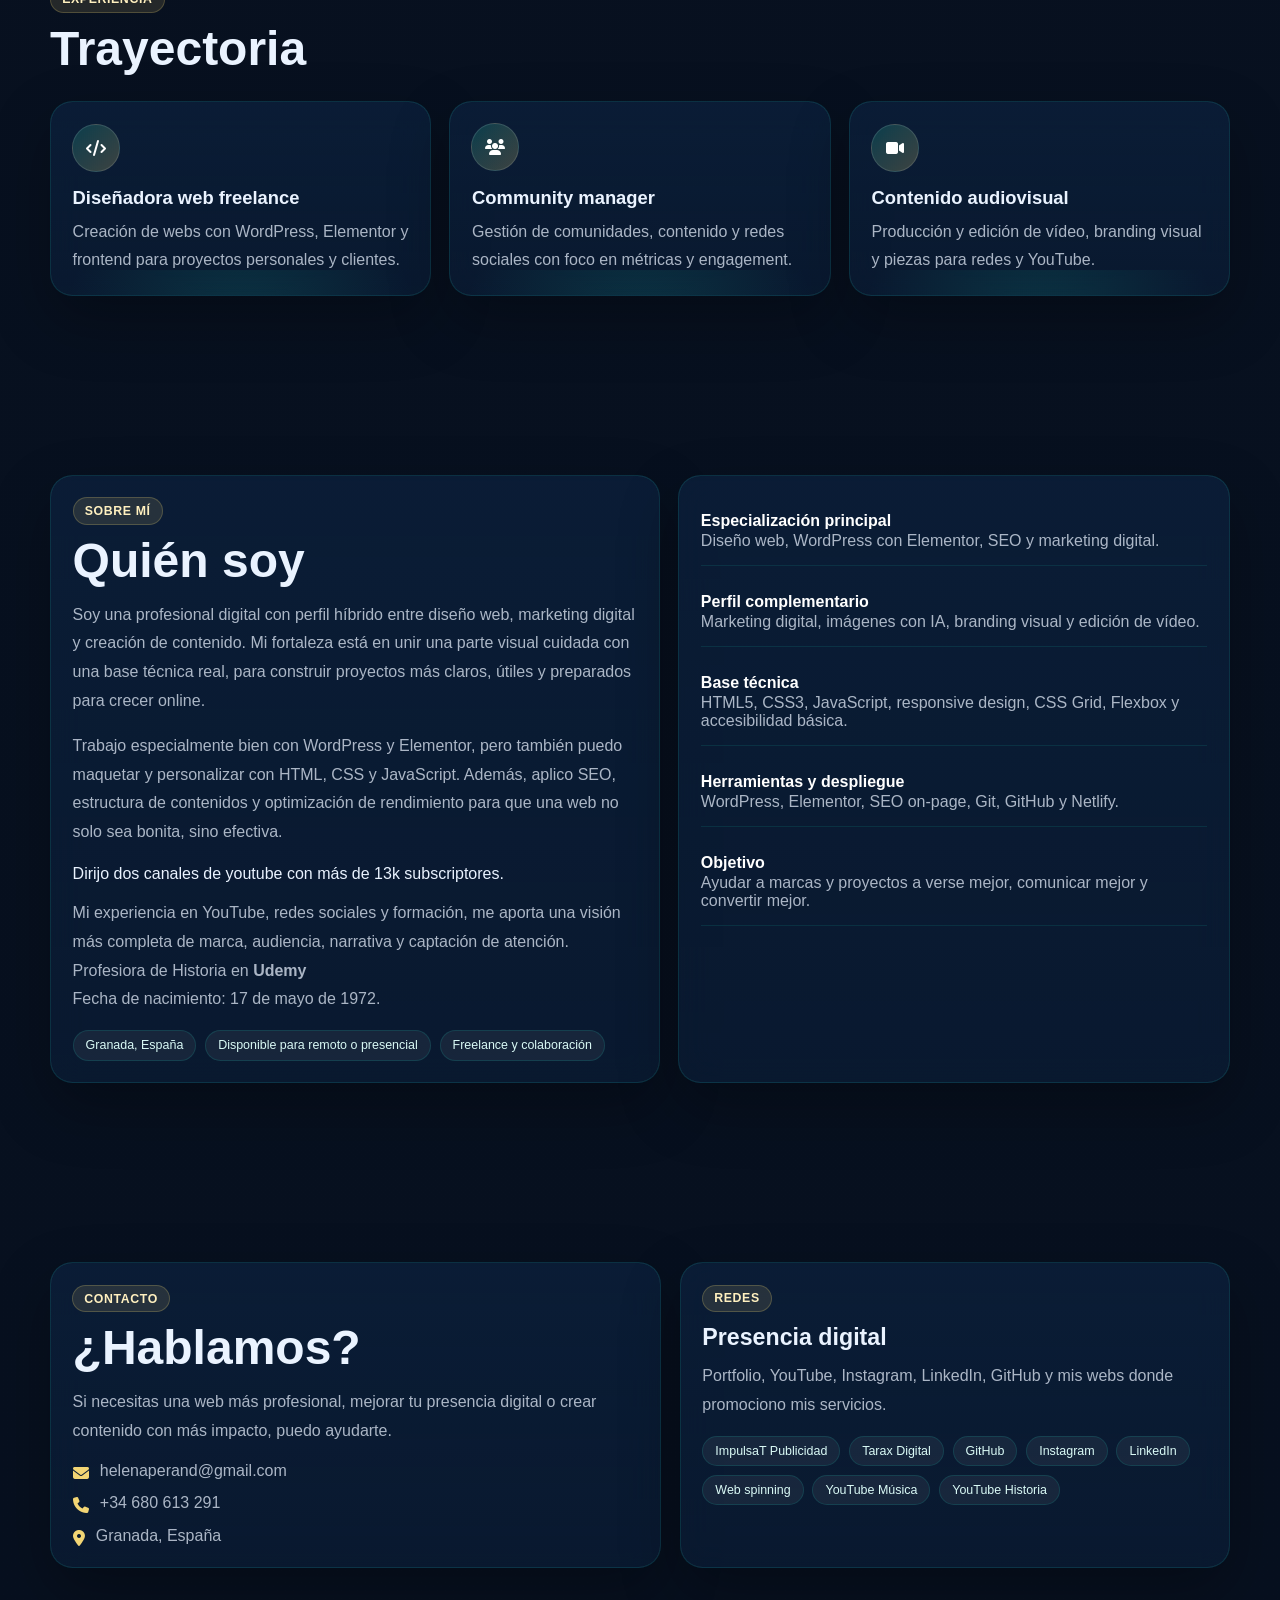
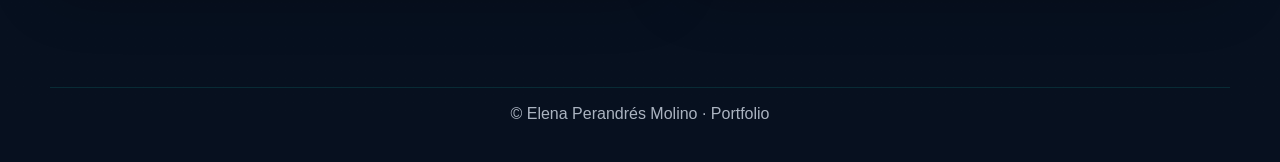
==== commit 8a531ac0: "ACCESO CV" ====
--- a/index.html
+++ b/index.html
@@ -788,7 +788,7 @@
       </nav>
 
       <div class="actions">
-        <a class="btn btn-secondary" href="CV _ Elena Perandrés Molino_DiseñadoraWeb.pdf" target="_blank" rel="noopener noreferrer">Descargar CV</a>
+        <a class="btn btn-secondary" href="https://elenaweb.netlify.app/" target="_blank" rel="noopener noreferrer">VER CV</a>
         <button class="icon-btn menu-btn" id="menuBtn" aria-controls="nav" aria-expanded="false" aria-label="Abrir menú">
           <i class="fa-solid fa-bars"></i>
         </button>
@@ -1464,6 +1464,7 @@
         </aside>
       </div>
     </section>
+    <!-- 
 <section class="reveal" id="estudios">
   <div class="container">
     <div class="section-head">
@@ -1532,6 +1533,7 @@
     </div>
   </div>
 </section>
+ -->
 <script>
   document.querySelectorAll('.showcase-media').forEach((section) => {
     const frame = section.querySelector('.gallery-frame');
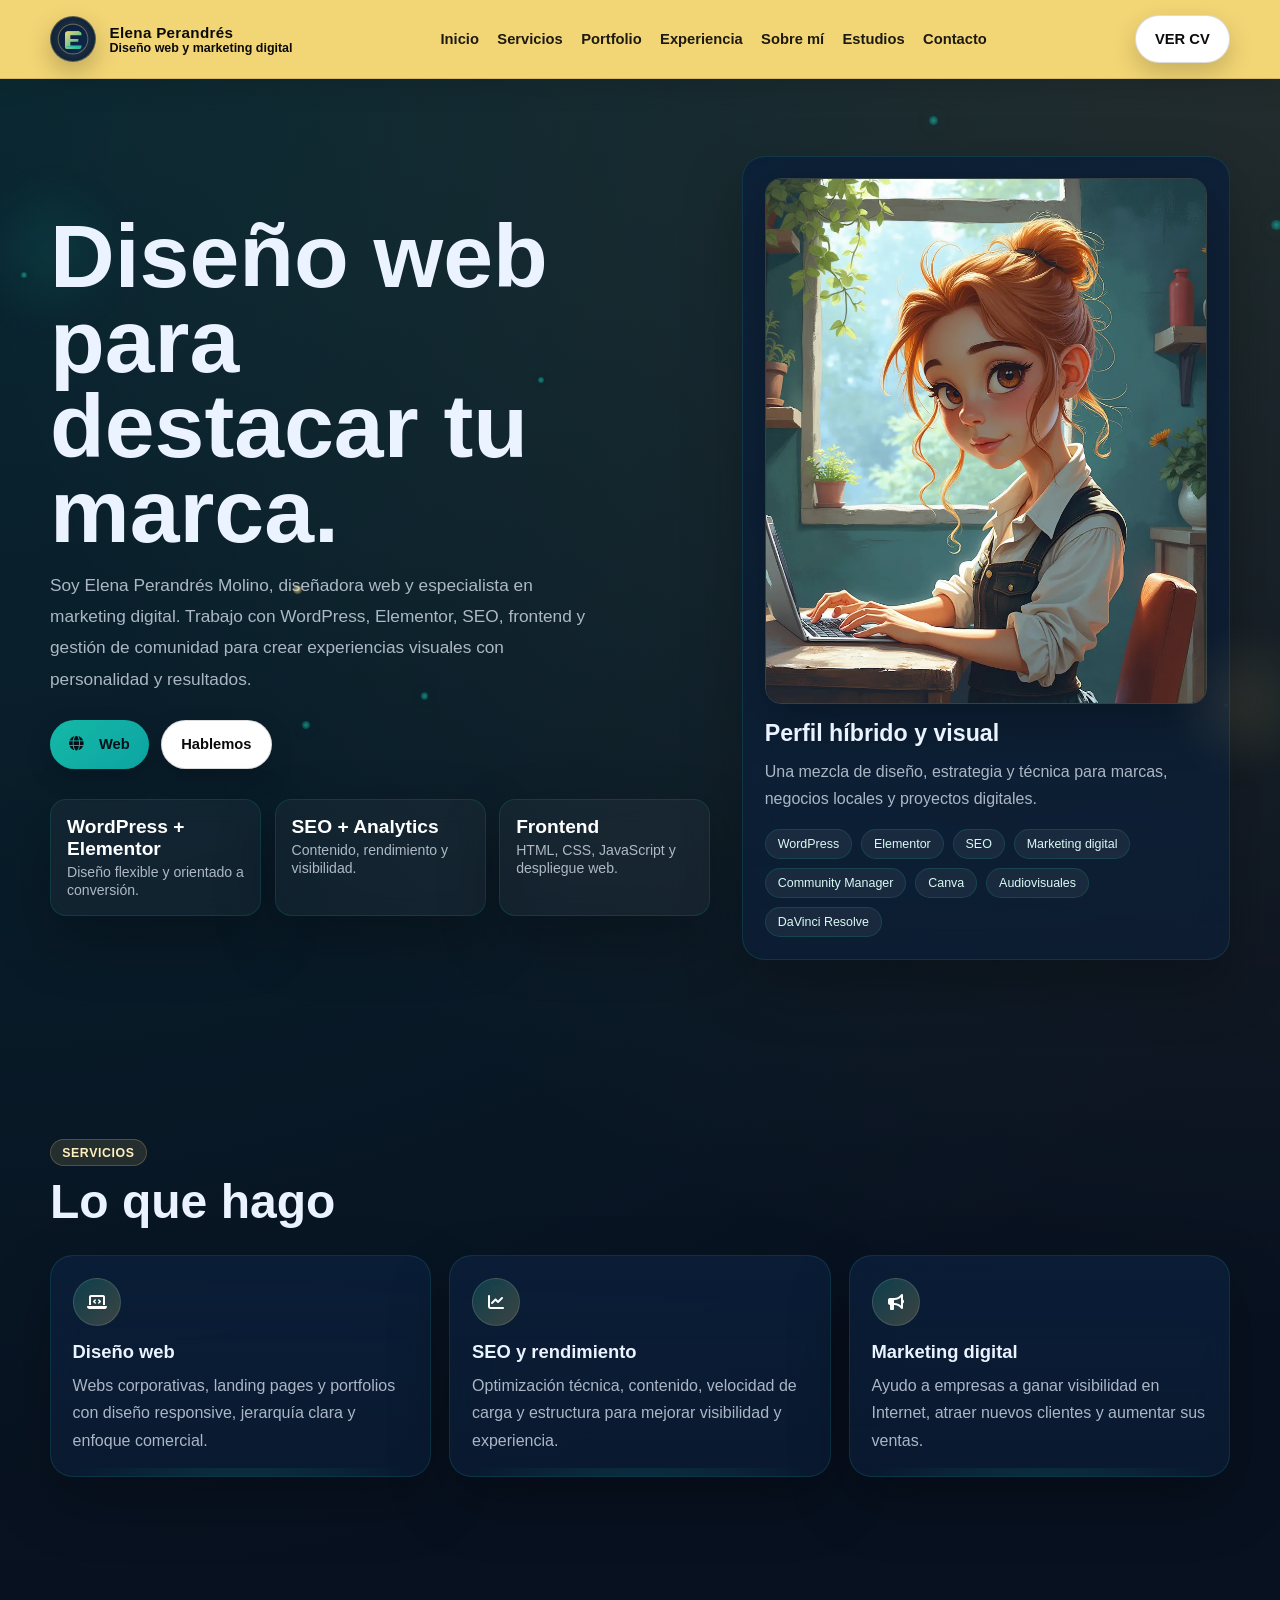
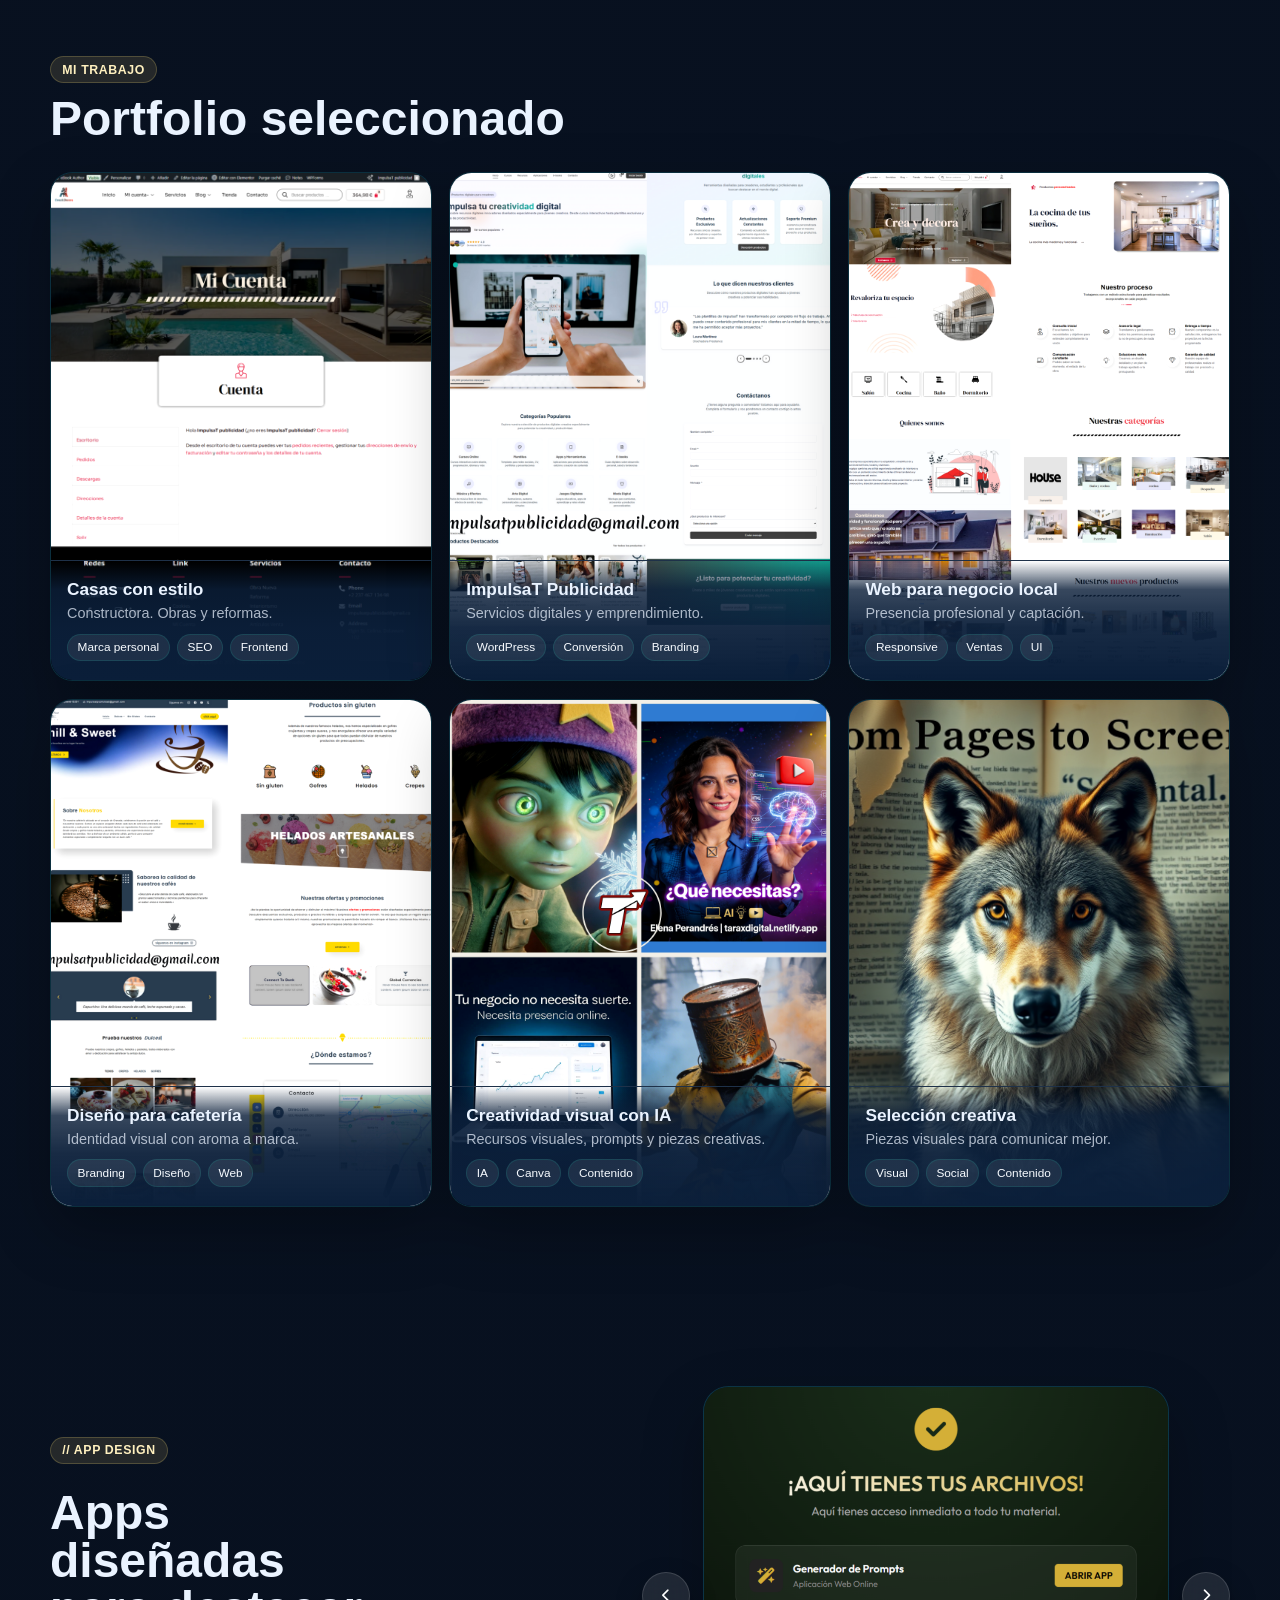
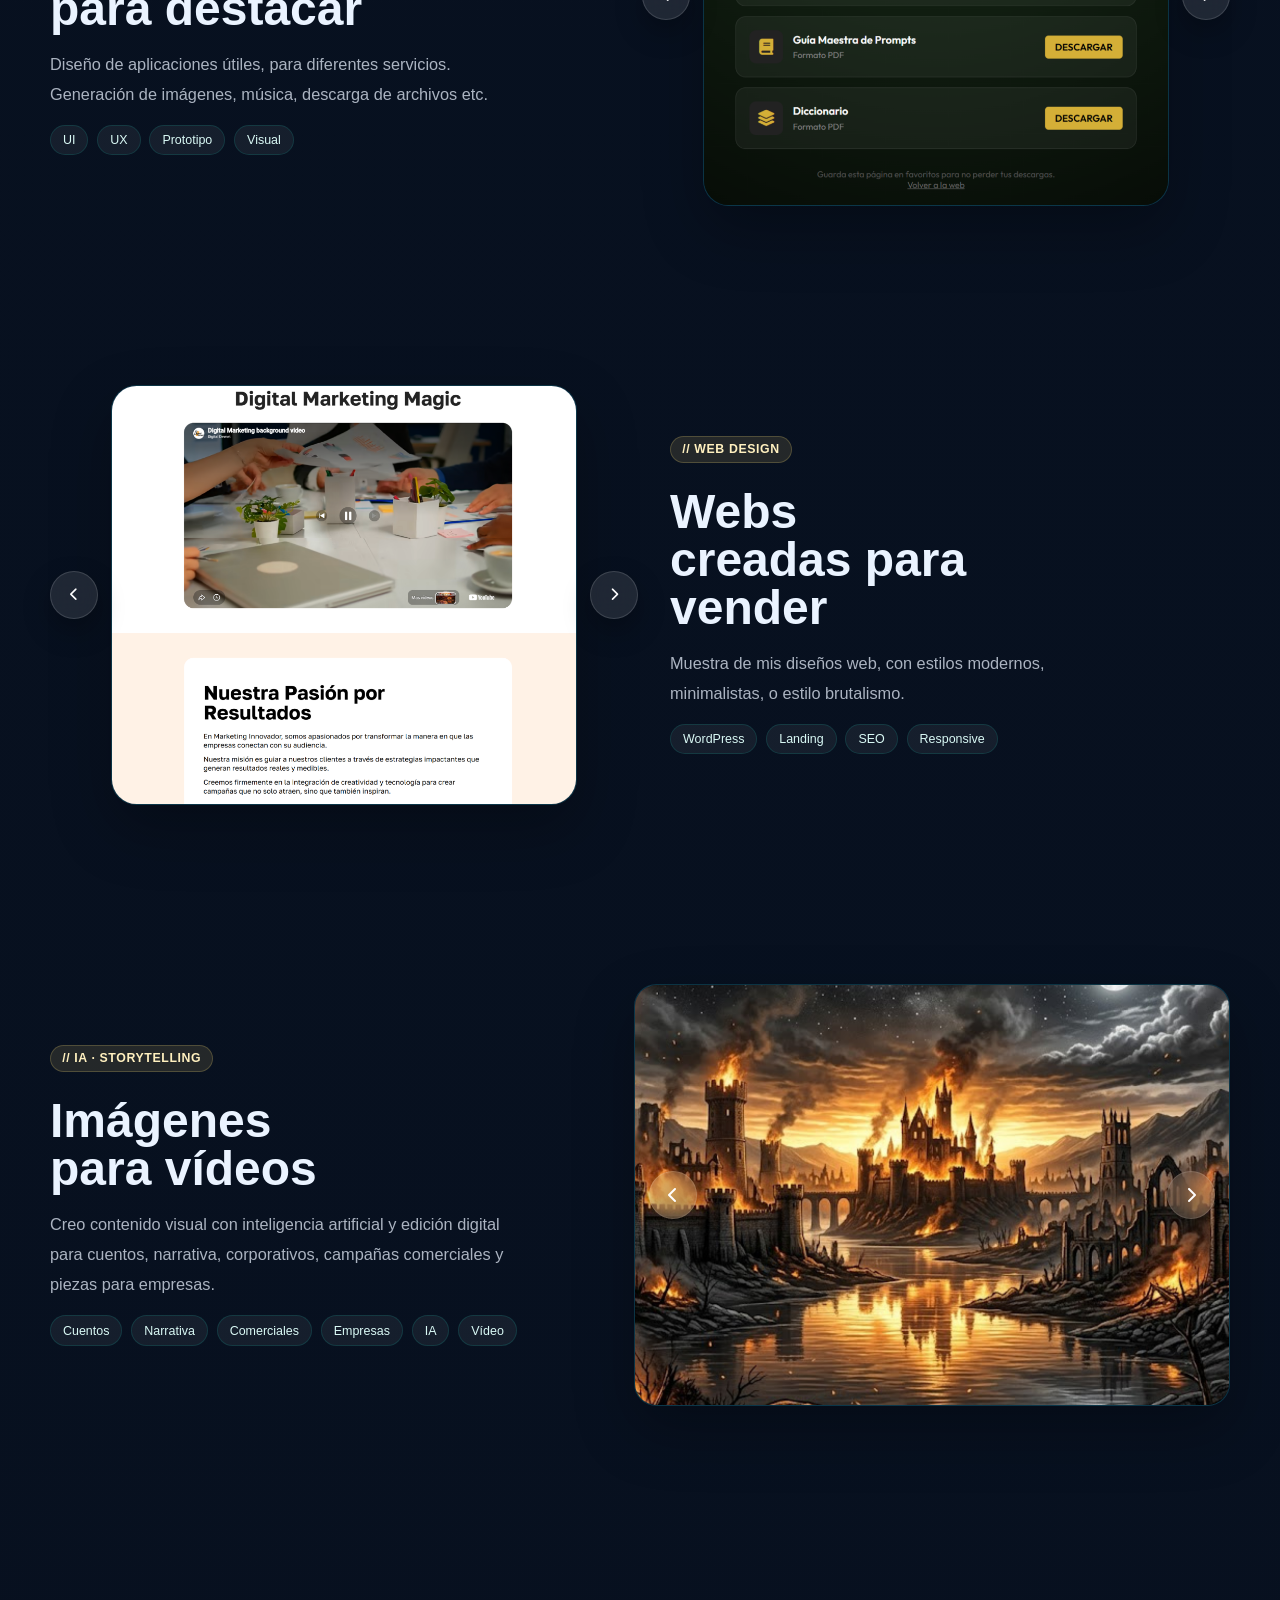
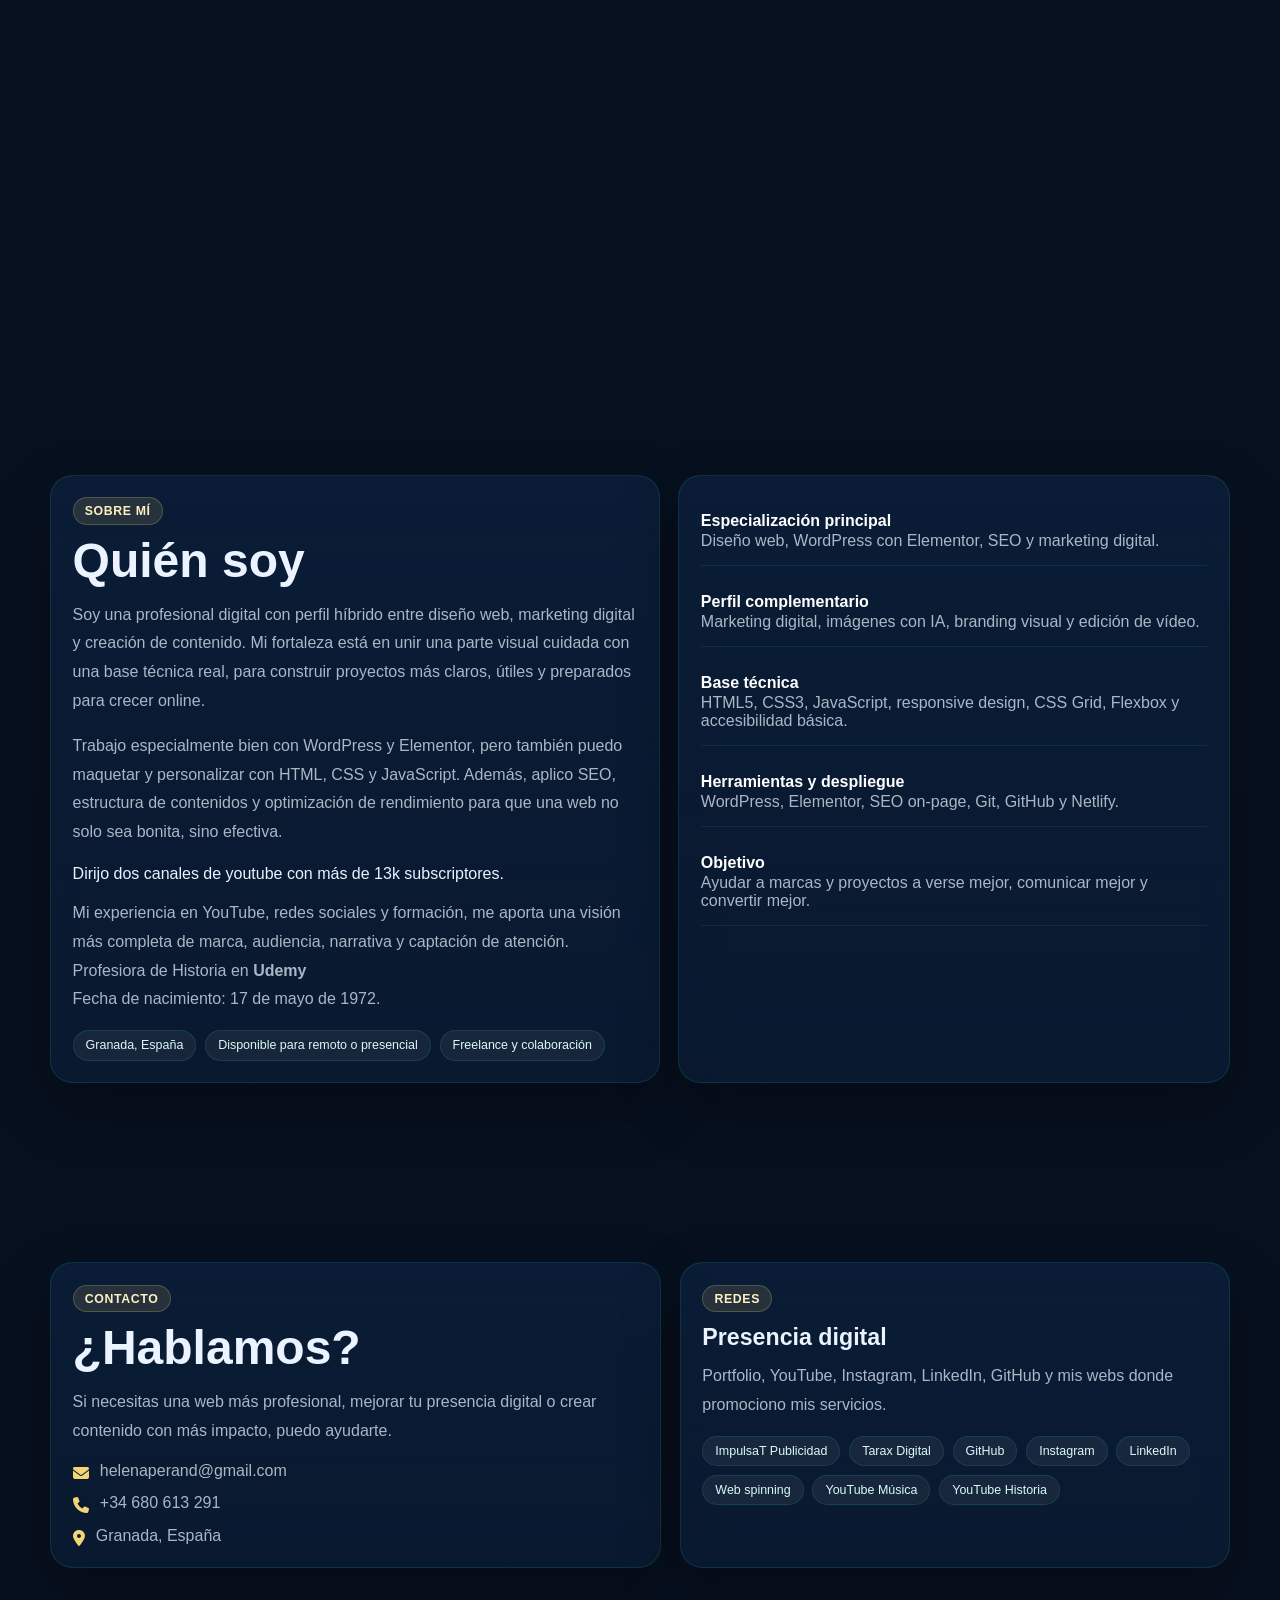
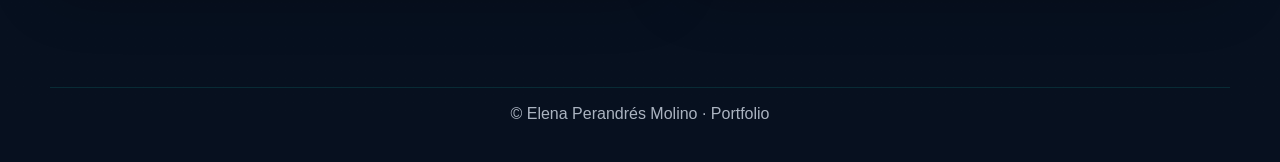
==== commit e46f6d92: "wb" ====
--- a/index.html
+++ b/index.html
@@ -803,7 +803,7 @@
           <h1>Diseño web para destacar tu marca.</h1>
           <p class="lead">Soy Elena Perandrés Molino, diseñadora web y especialista en marketing digital. Trabajo con WordPress, Elementor, SEO, frontend y gestión de comunidad para crear experiencias visuales con personalidad y resultados.</p>
           <div class="hero-cta">
-            <a class="btn btn-primary" href="https://impulsatpublicidad.netlify.app/" target="_blank" rel="noopener noreferrer">
+            <a class="btn btn-primary" href="https://elenawb.netlify.app//" target="_blank" rel="noopener noreferrer">
   <i class="fa-solid fa-globe" aria-hidden="true"></i>
   <span style="margin-left:6px;">Web</span>
 </a>
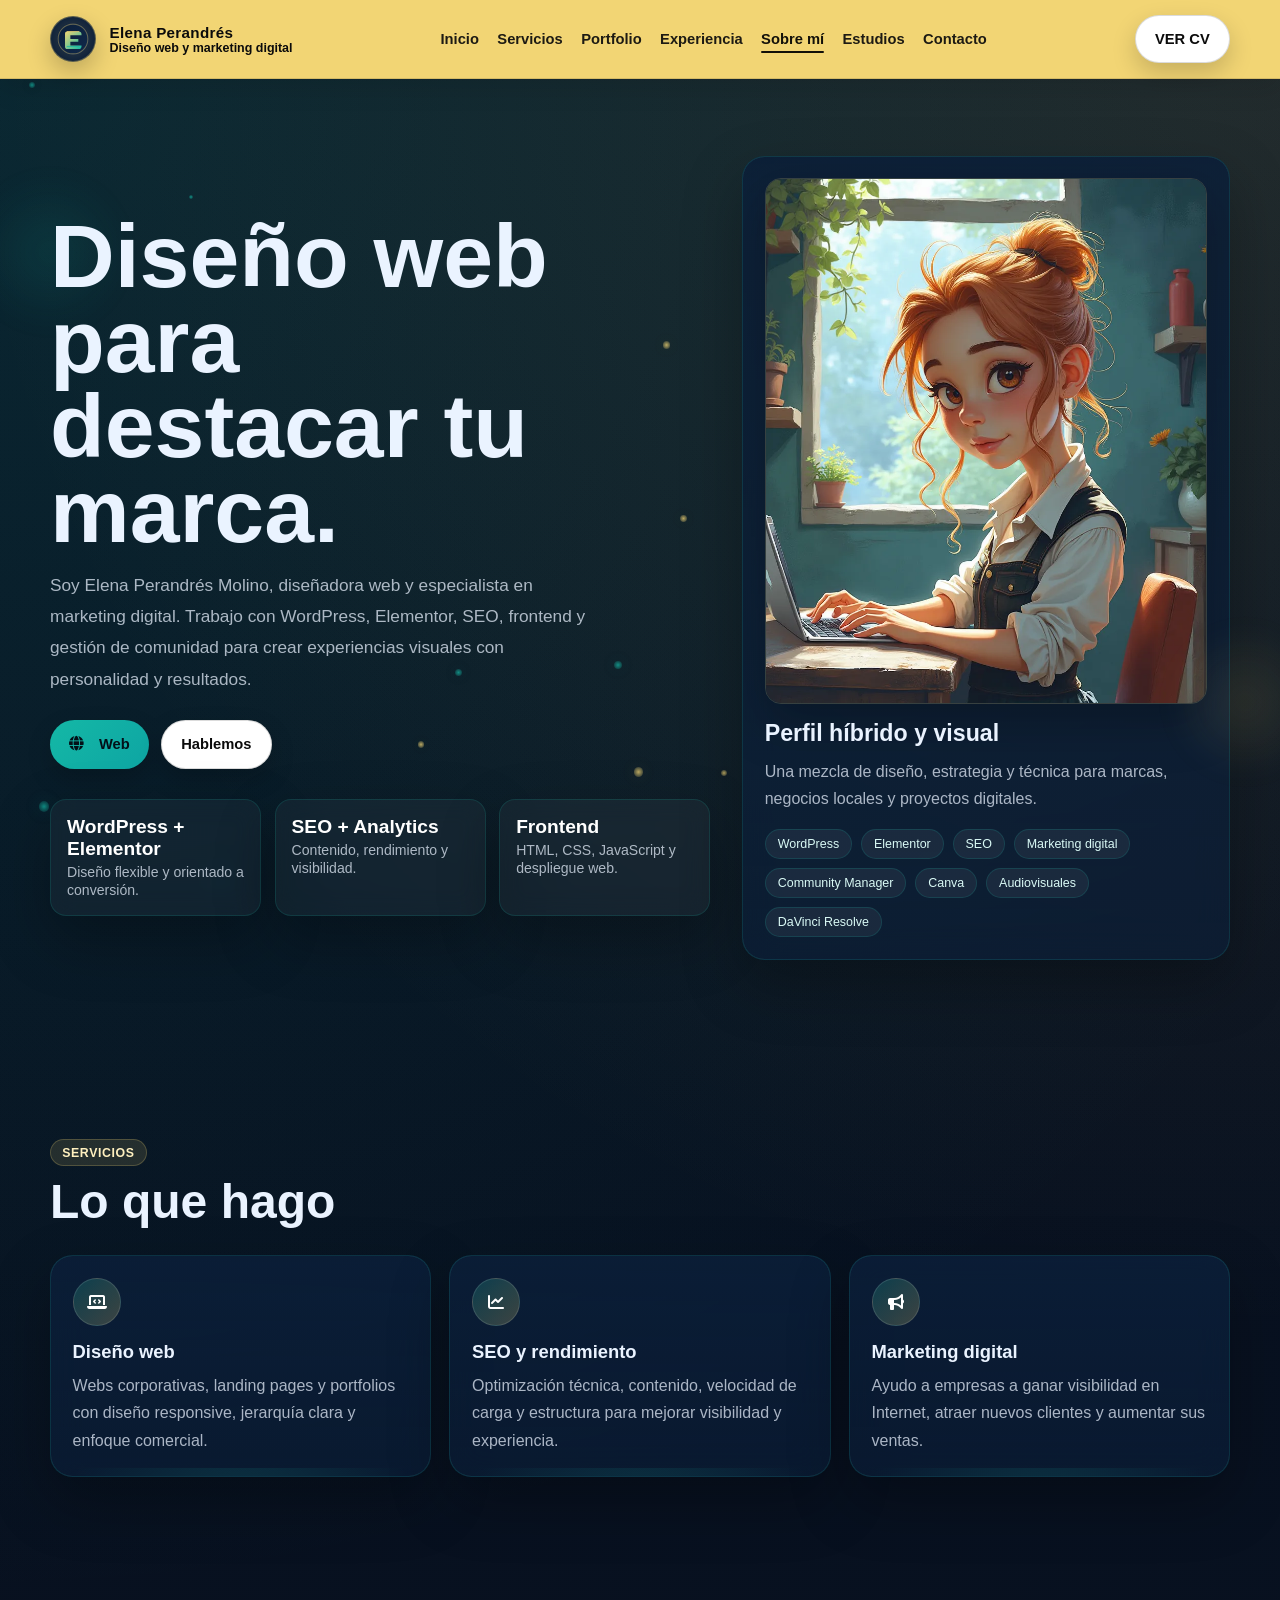
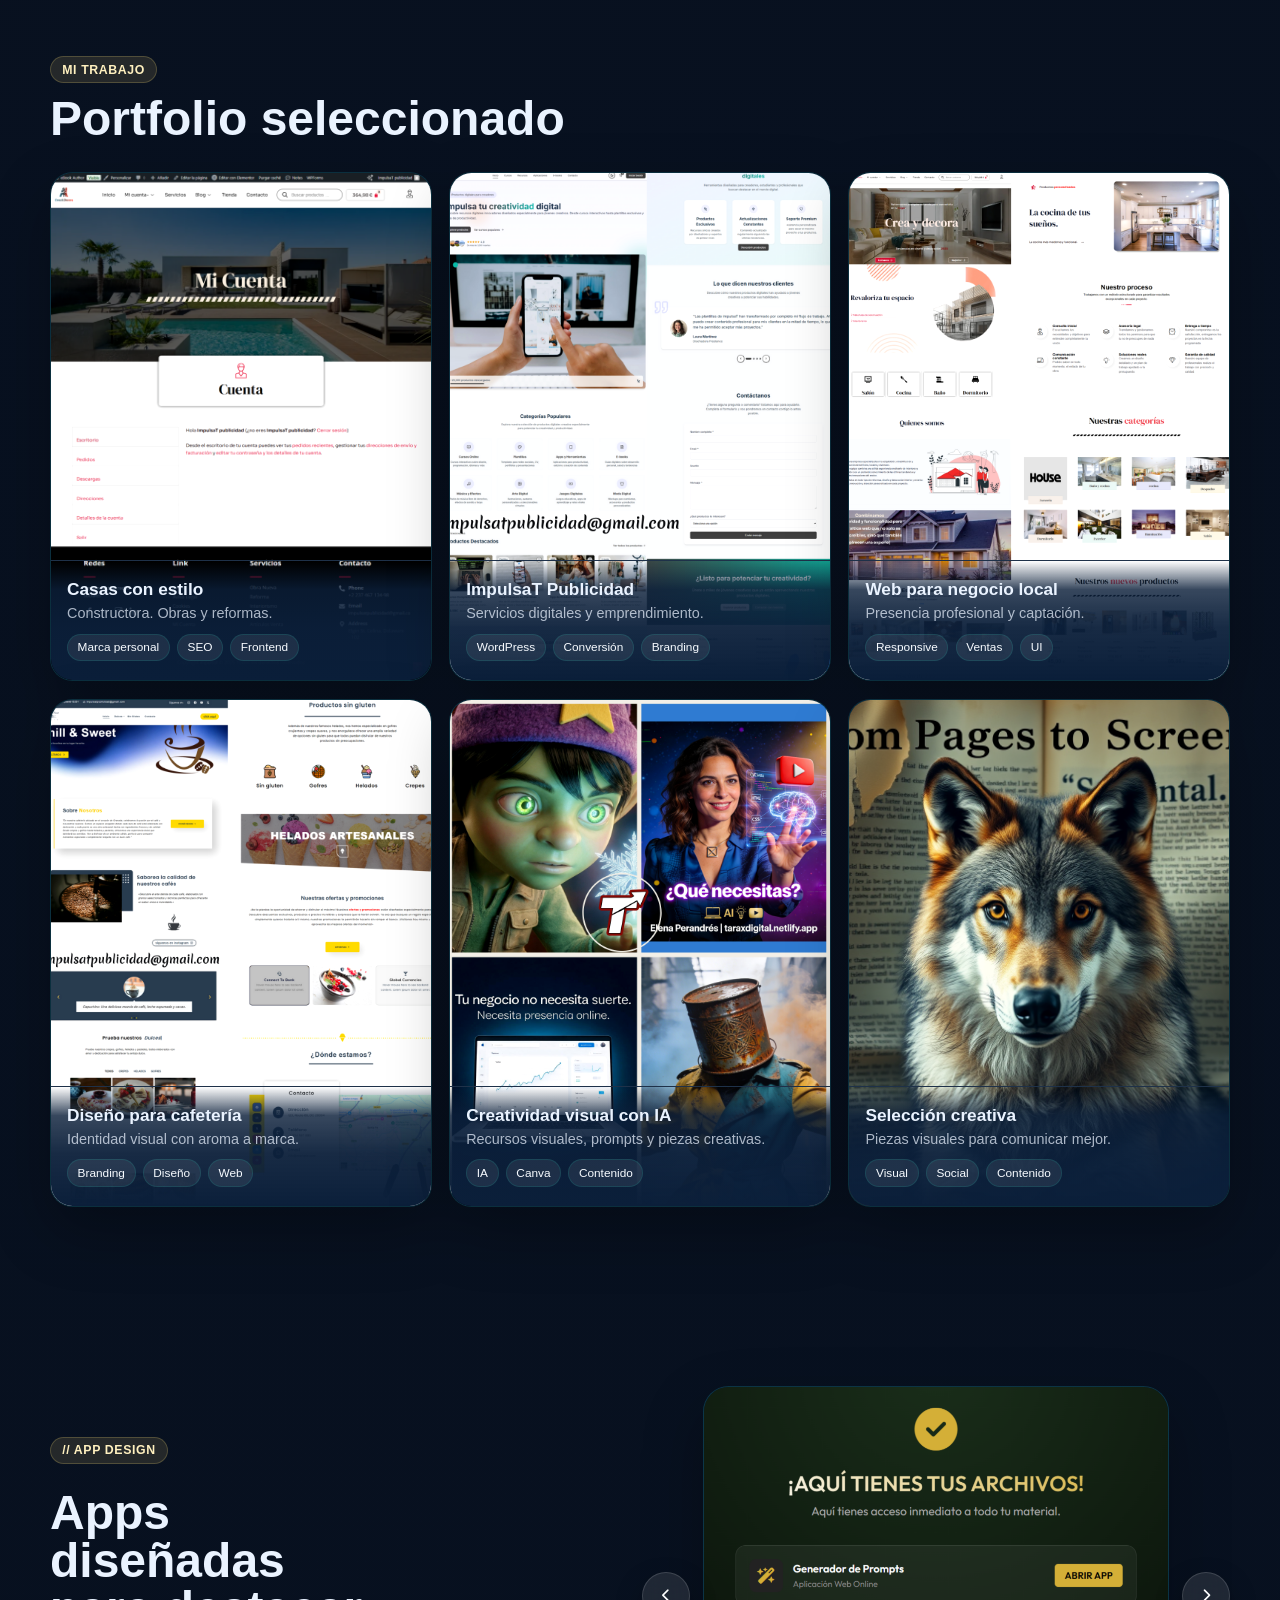
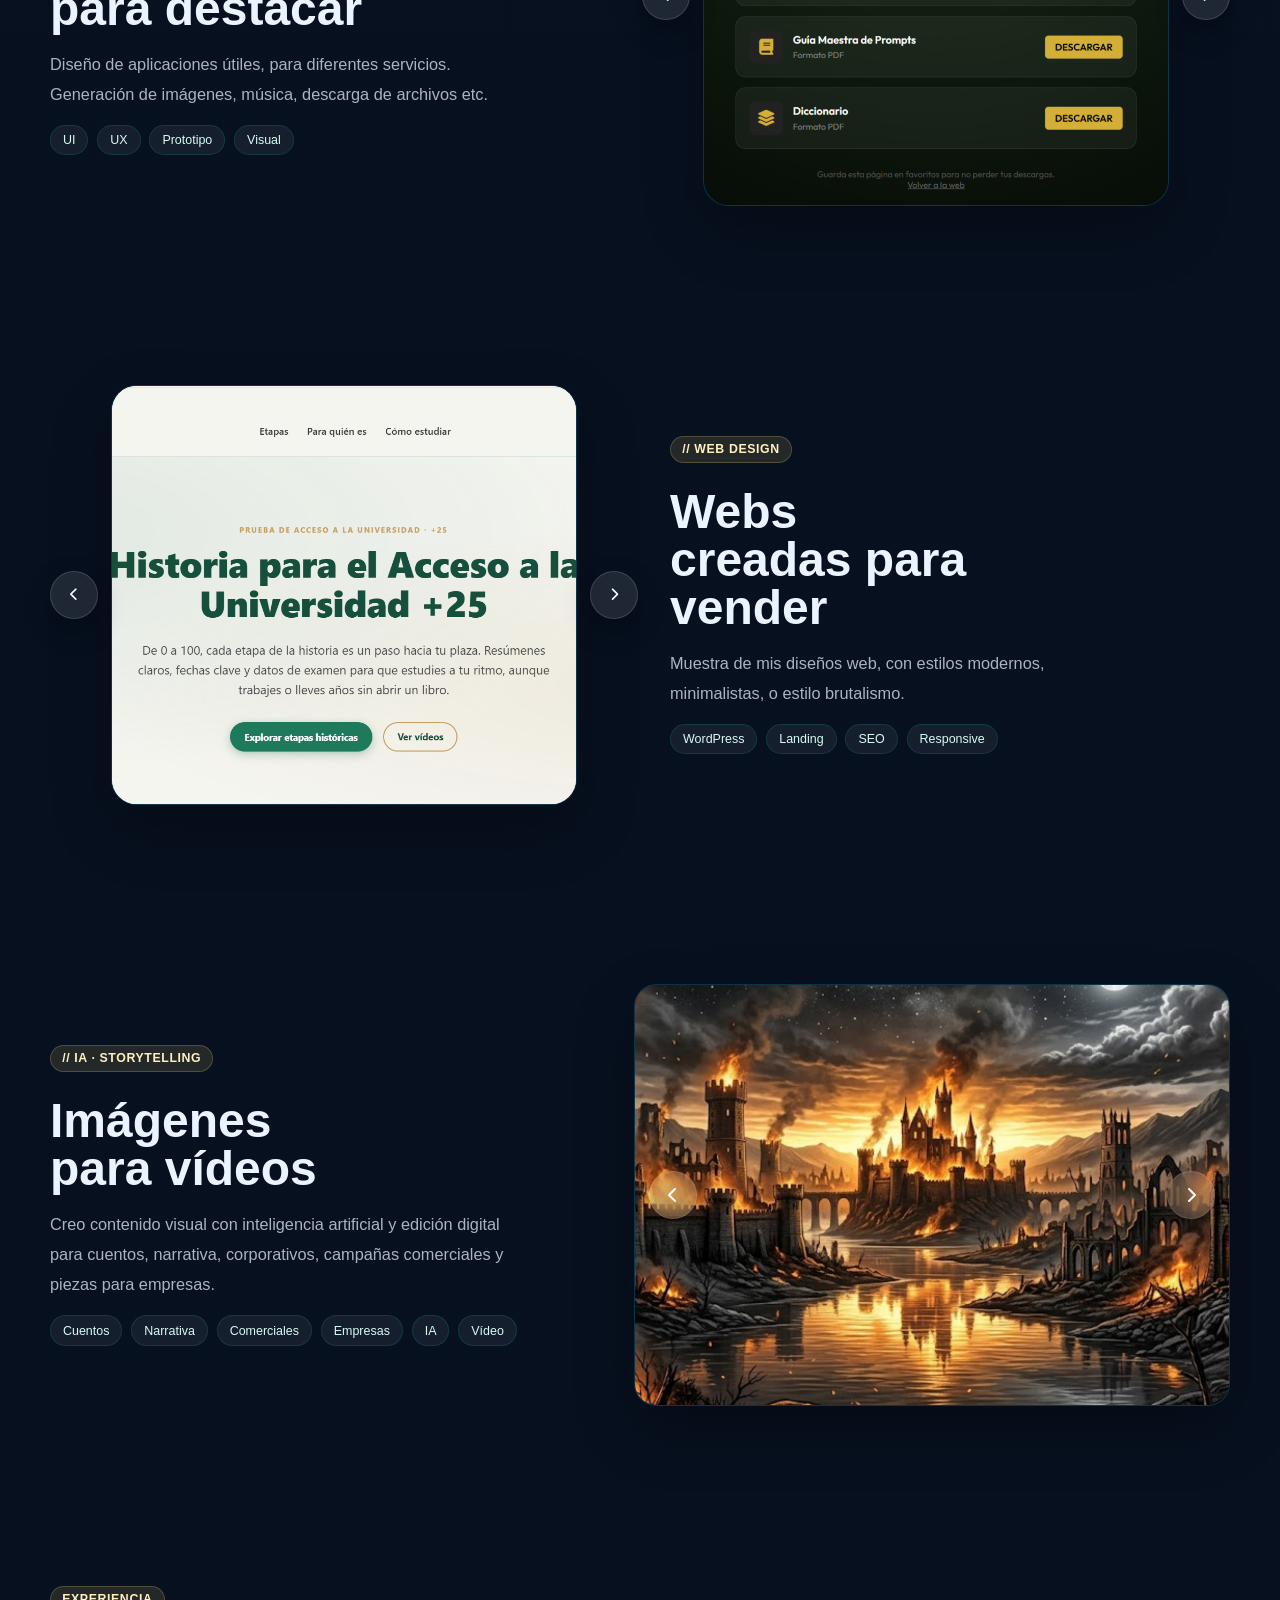
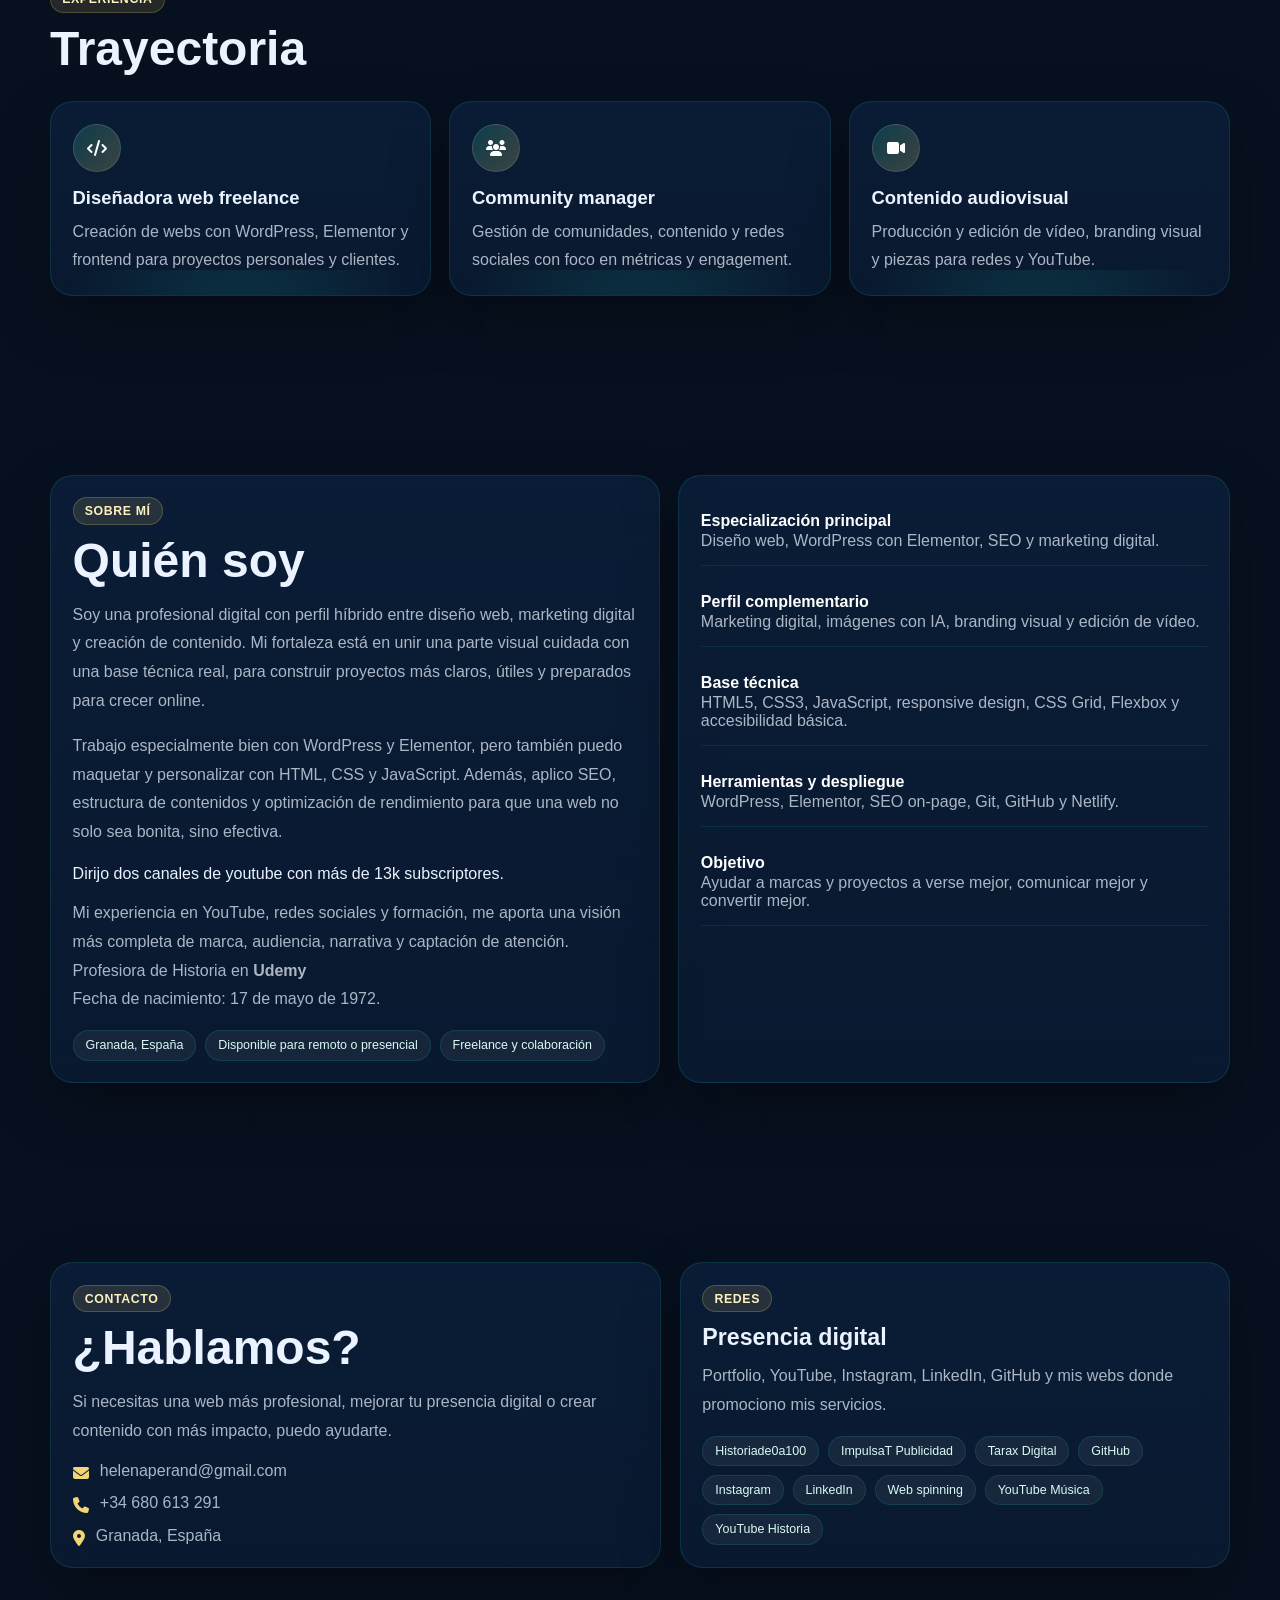
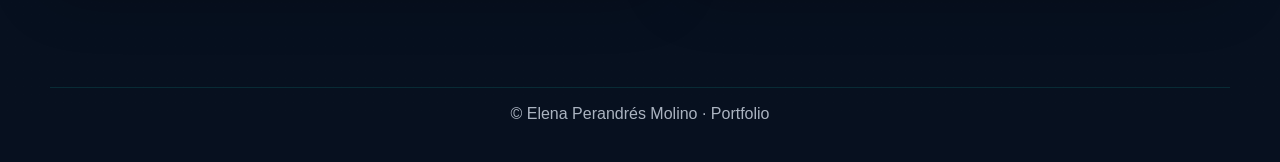
==== commit 9d59b919: "img-historia" ====
--- a/index.html
+++ b/index.html
@@ -1308,6 +1308,7 @@
 
       <div class="gallery-frame" data-gallery="webs">
         <img src="img/servicios.png" alt="Web 1" class="gallery-image active">
+        <img src="img/historia.png" alt="Web 1" class="gallery-image active">
         <img src="img/pizz.png" alt="Web 2" class="gallery-image">
         <img src="img/fisio.png" alt="Web 3" class="gallery-image">
         <img src="img/Diseño-sin-título (1).png" alt="Web 4" class="gallery-image">
@@ -1575,6 +1576,7 @@
           <h3 style="font-size:1.45rem;margin-bottom:.7rem">Presencia digital</h3>
           <p style="color:var(--muted);line-height:1.8">Portfolio, YouTube, Instagram, LinkedIn, GitHub y  mis webs donde promociono mis servicios.</p>
           <div class="tag-list" style="margin-top:1rem">
+            <a class="tag" href="https://historiadeceroacien.netlify.app/" target="_blank" rel="noopener noreferrer">Historiade0a100</a>
             <a class="tag" href="https://impulsatpublicidad.netlify.app/" target="_blank" rel="noopener noreferrer">ImpulsaT Publicidad</a>
             <a class="tag" href="https://taraxdigital.netlify.app/" target="_blank" rel="noopener noreferrer">Tarax Digital</a>
             <a class="tag" href="https://github.com/taraxdigital" target="_blank" rel="noopener noreferrer">GitHub</a>
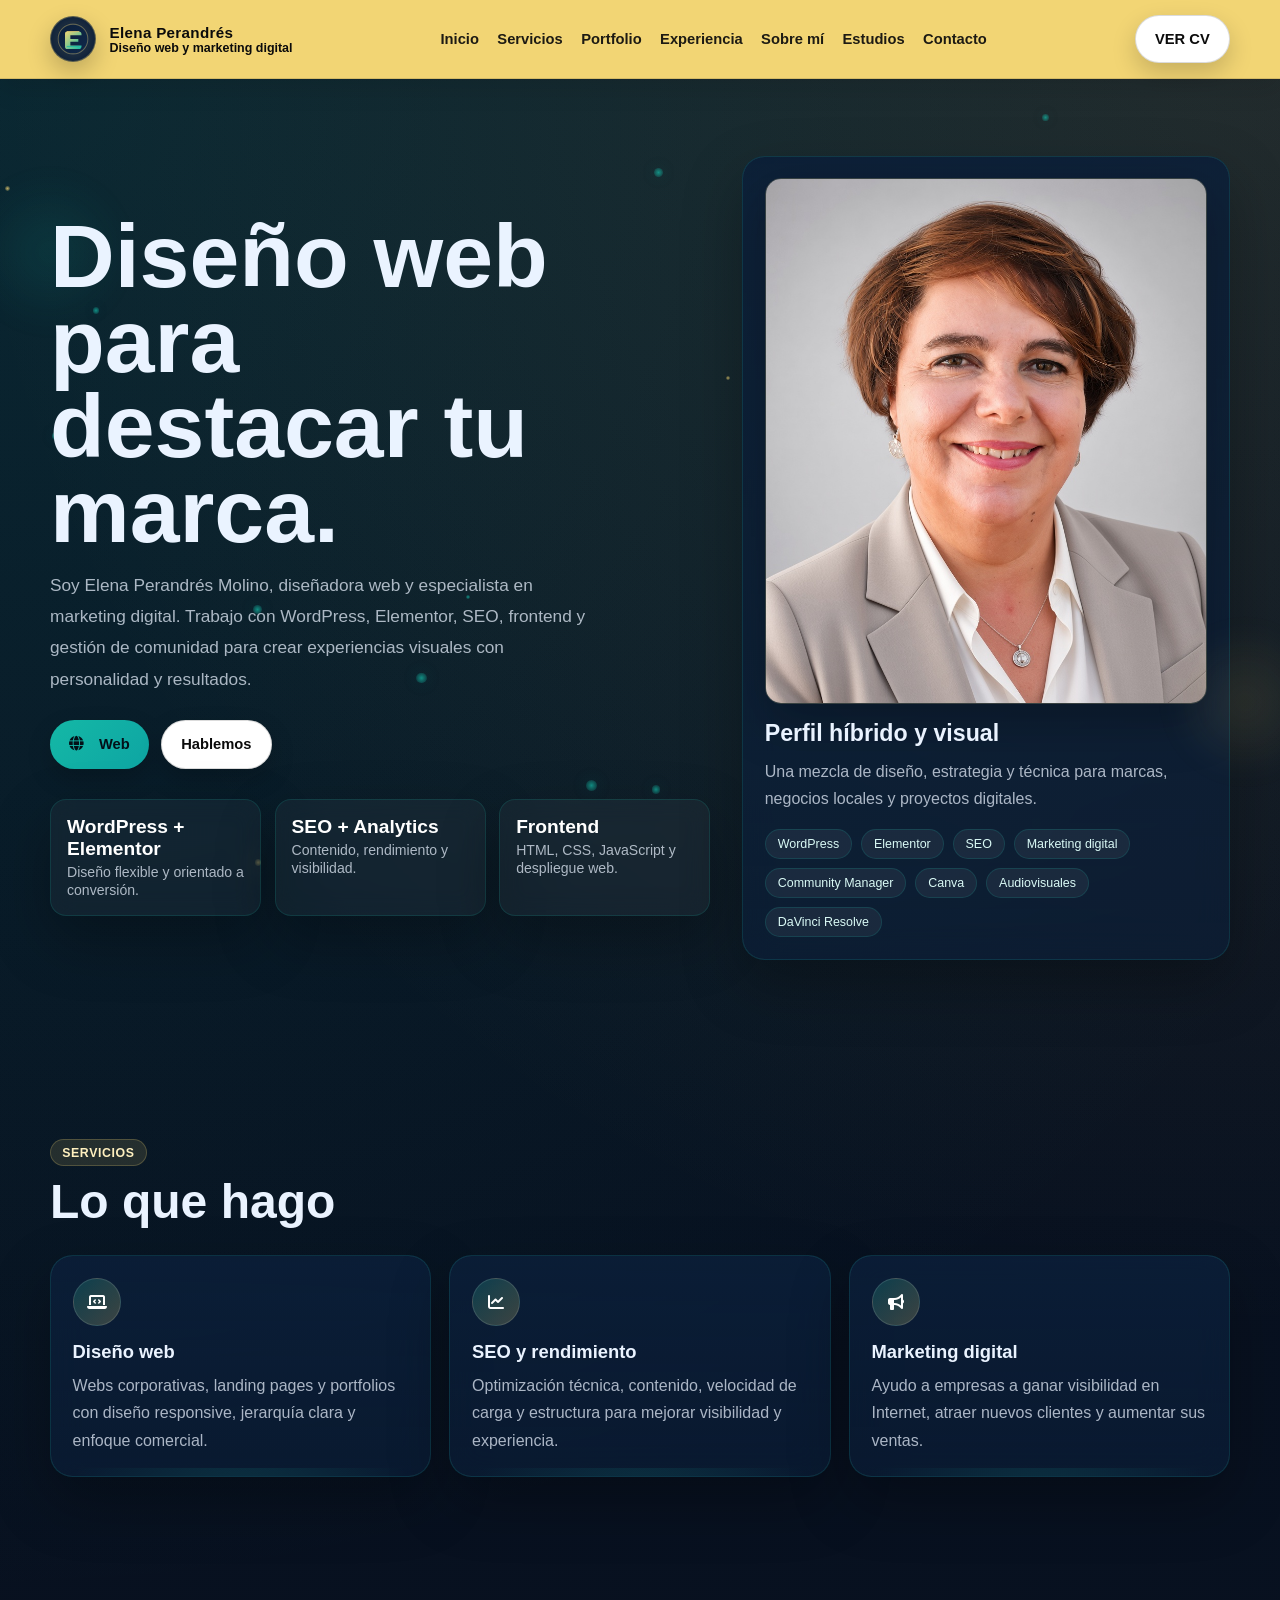
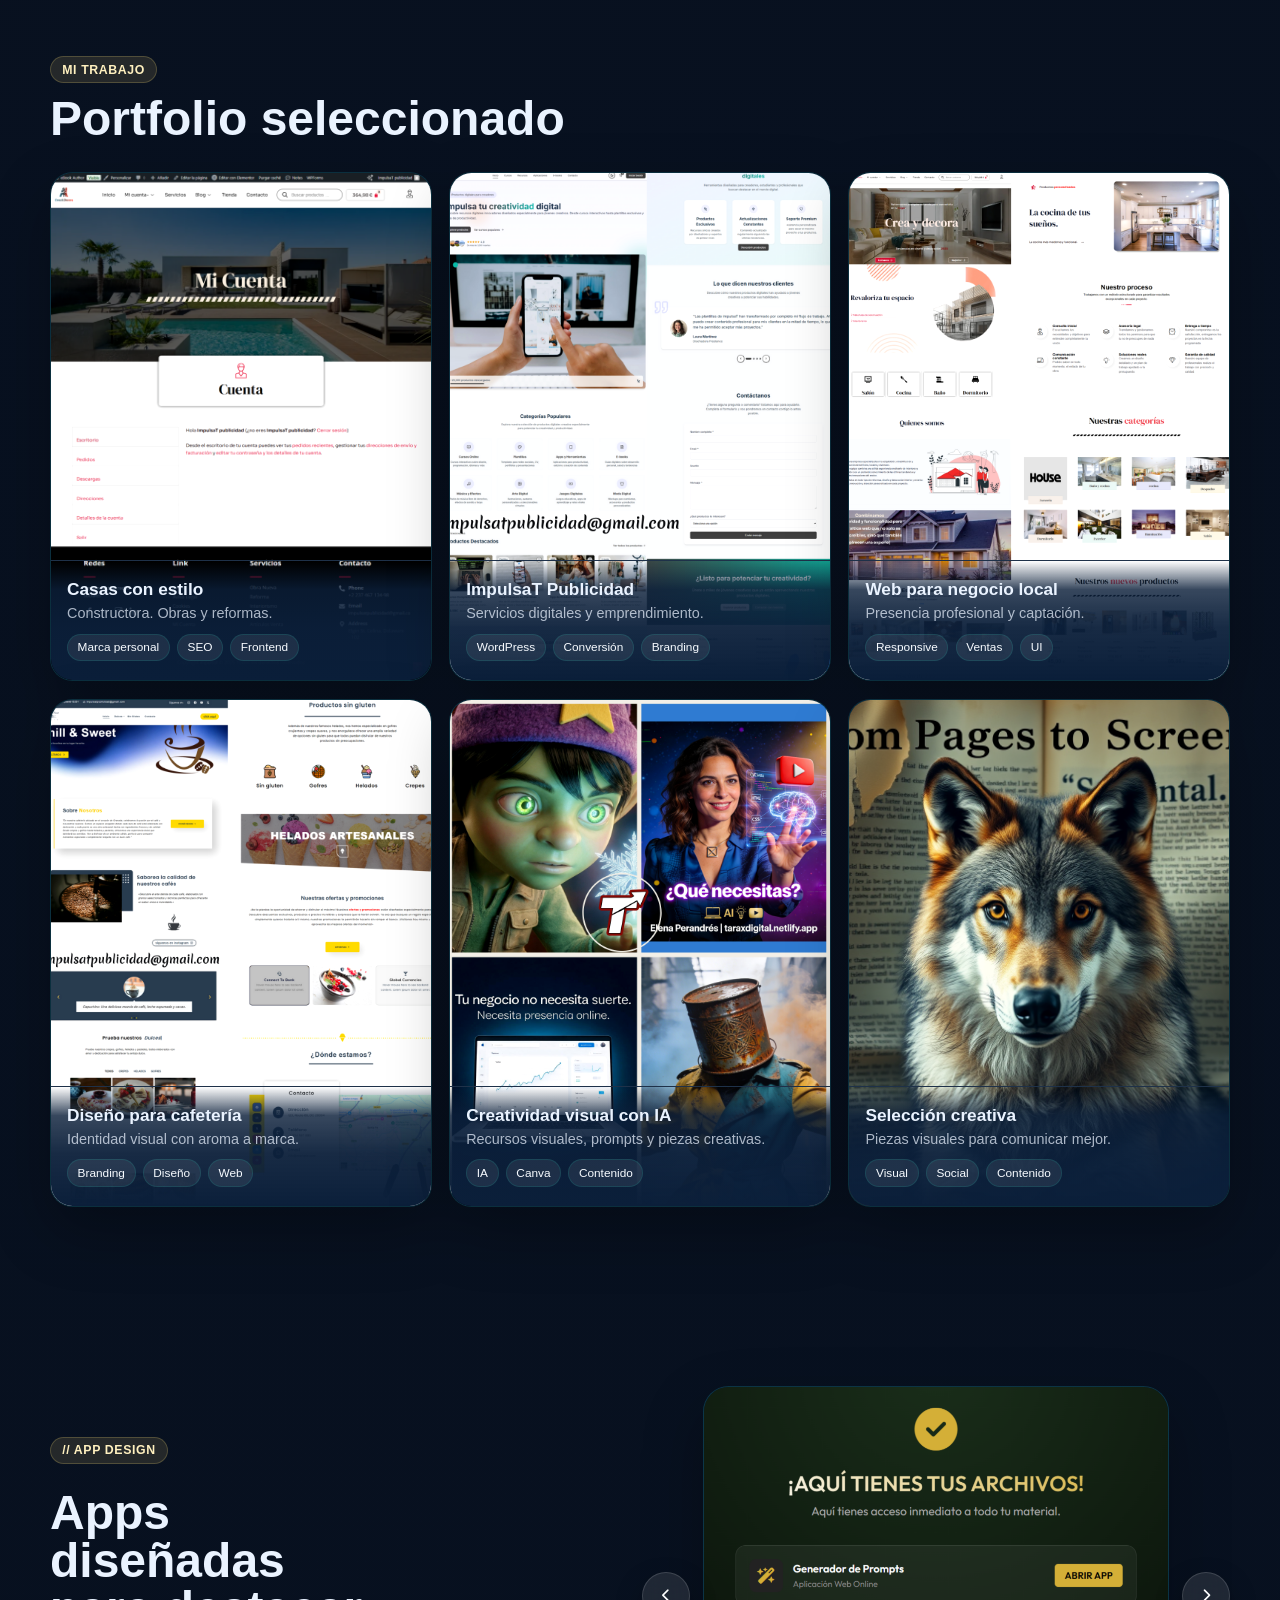
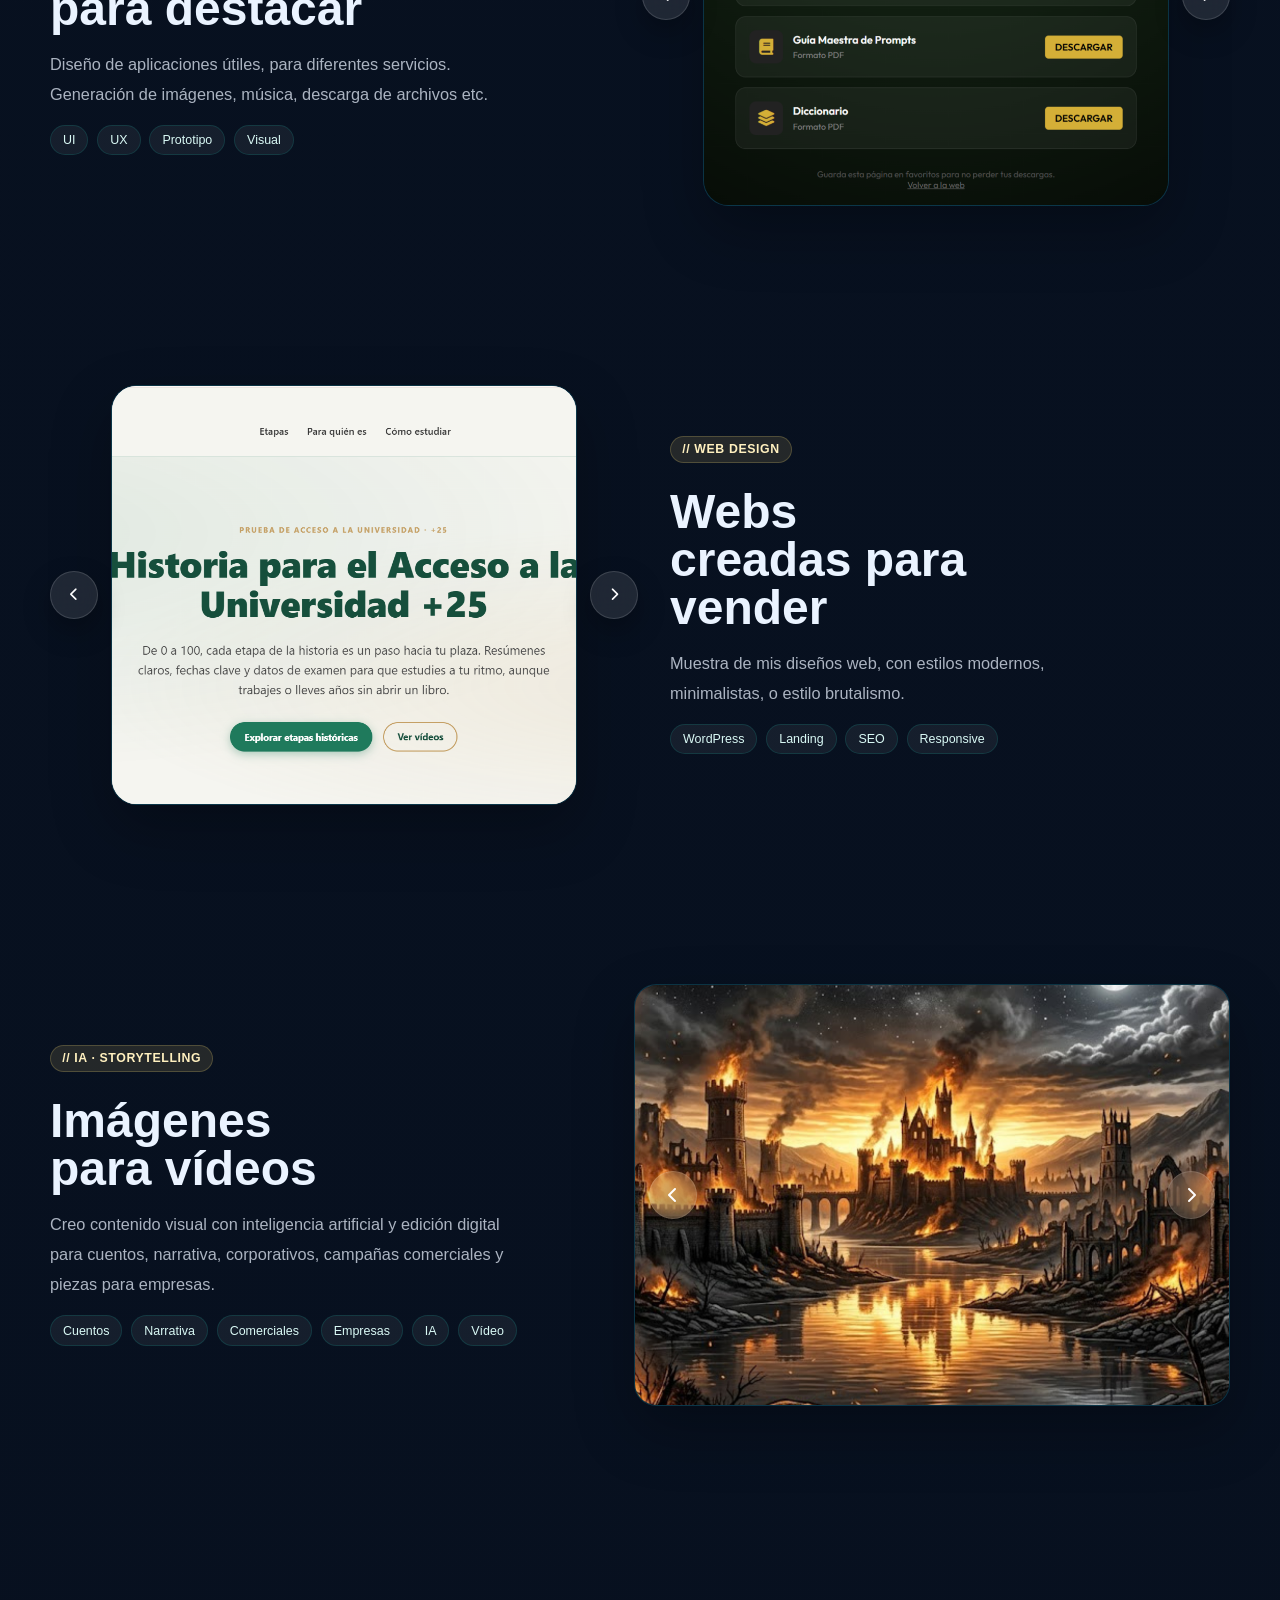
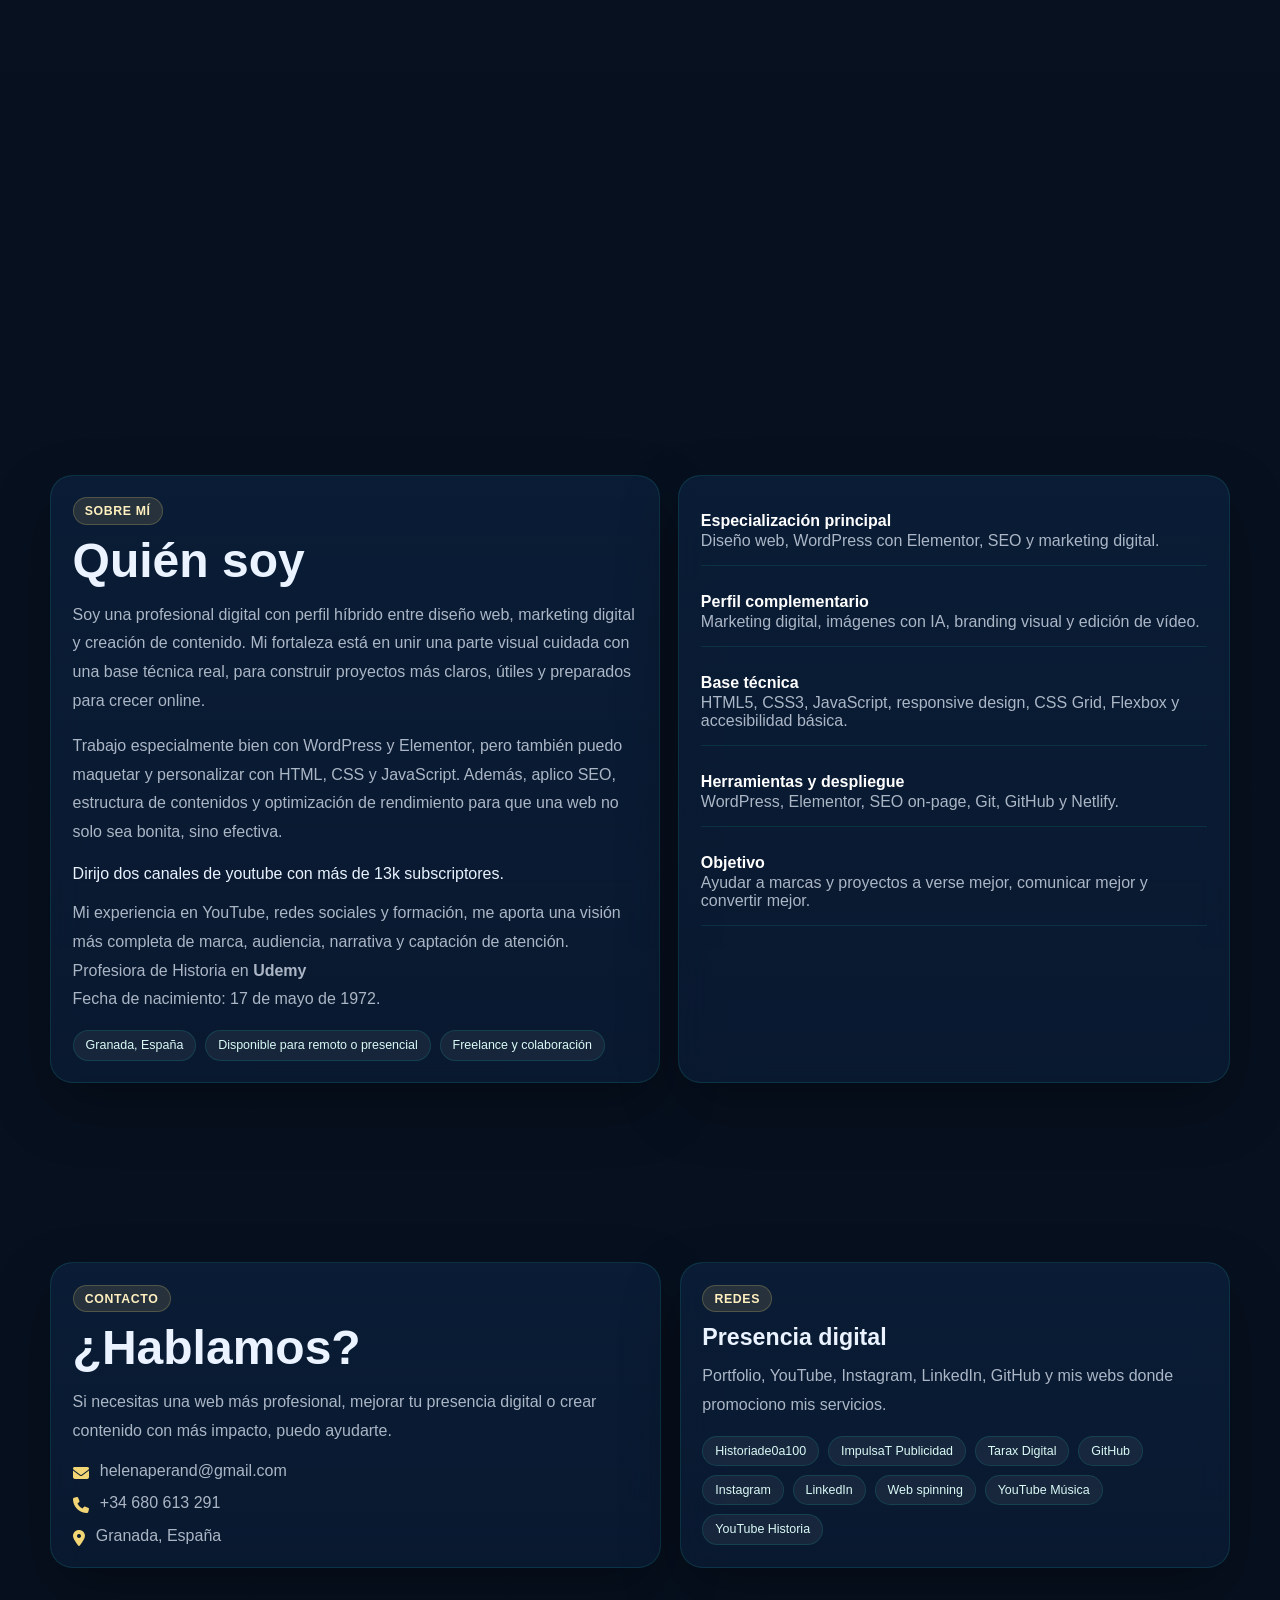
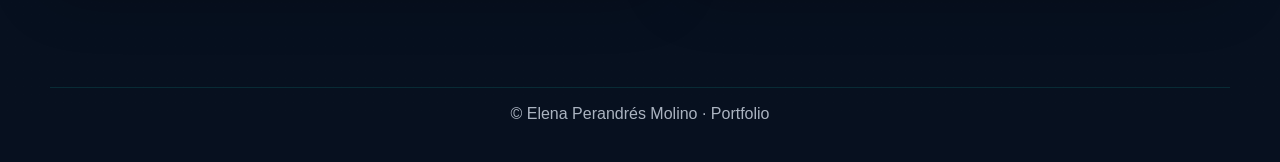
==== commit 296485b4: "ft" ====
--- a/index.html
+++ b/index.html
@@ -816,7 +816,7 @@
           </div>
         </div>
         <aside class="panel-card hero-card">
-          <img class="hero-photo" src="img/yo.jpg" alt="Elena Perandrés Molino" />
+          <img class="hero-photo" src="img/elena.jpg" alt="Elena Perandrés Molino" />
           <h2>Perfil híbrido y visual</h2>
           <p>Una mezcla de diseño, estrategia y técnica para marcas, negocios locales y proyectos digitales.</p>
           <div class="tag-list">
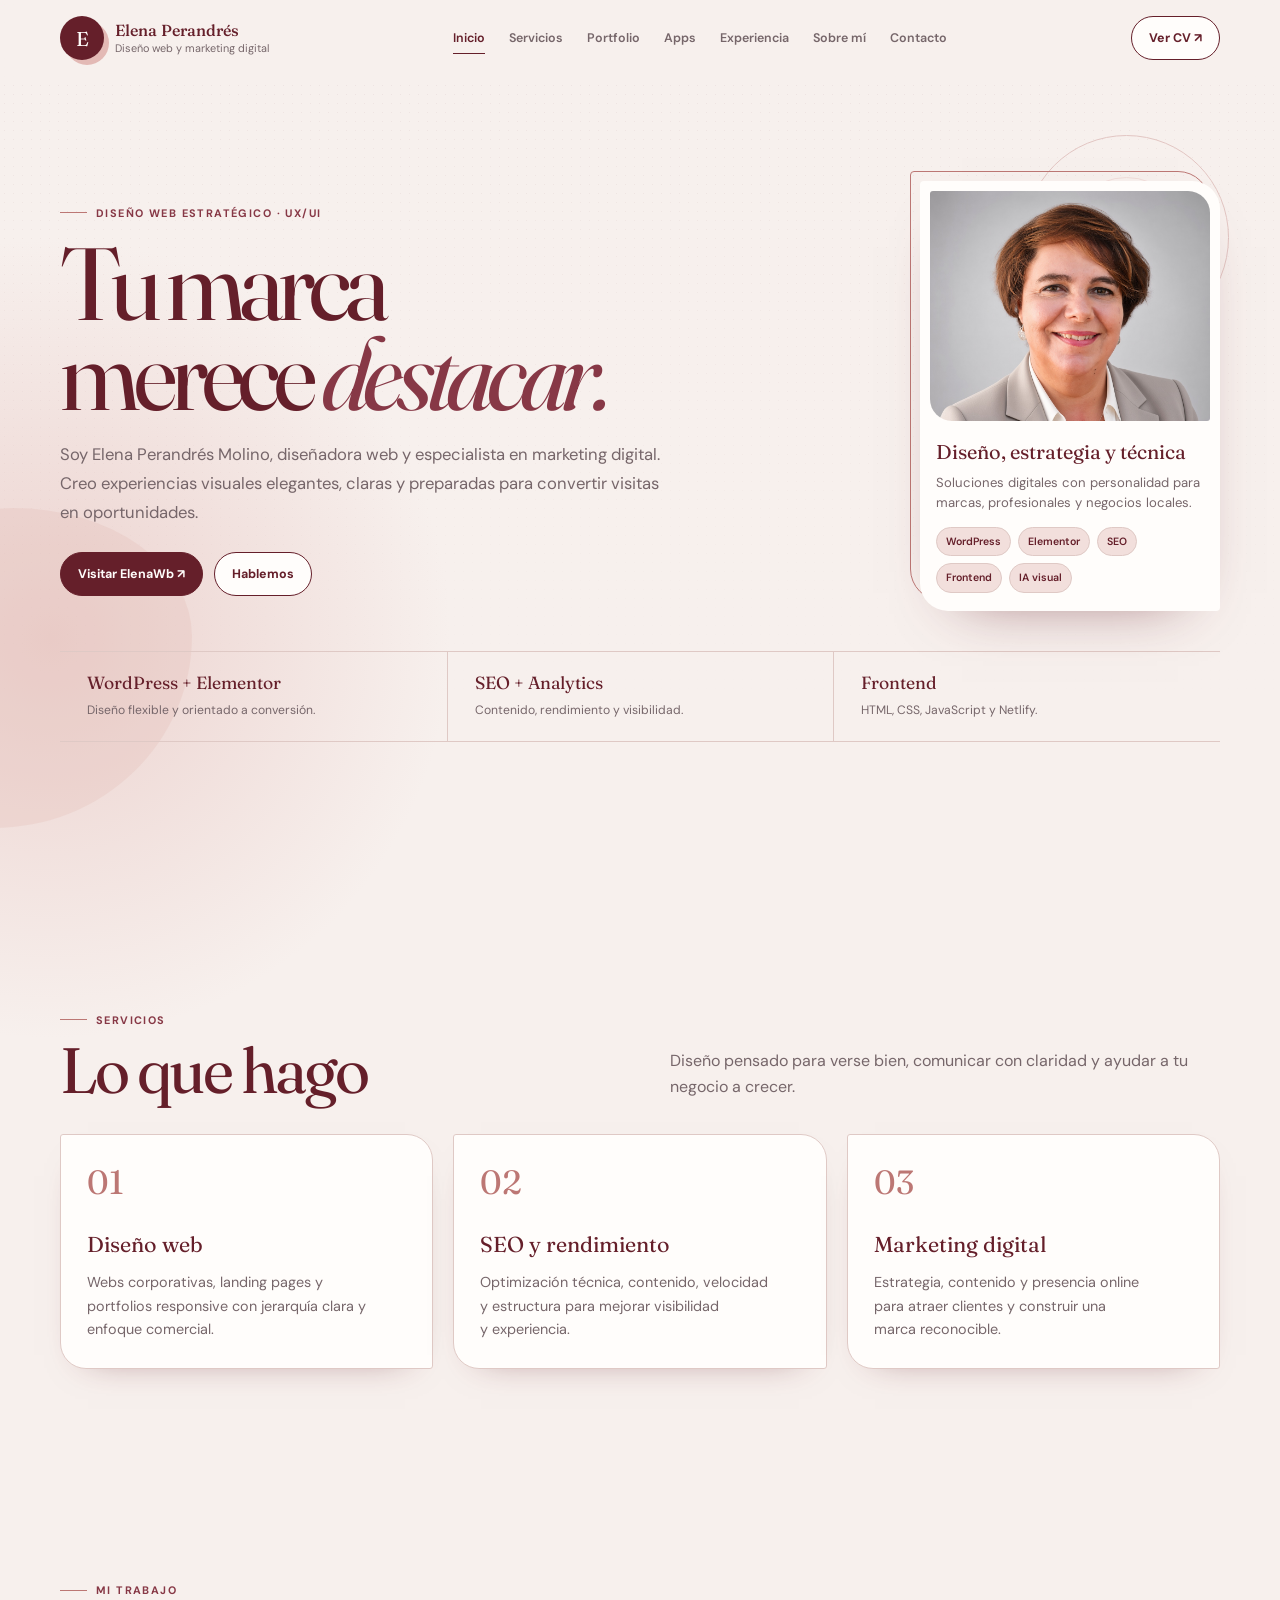
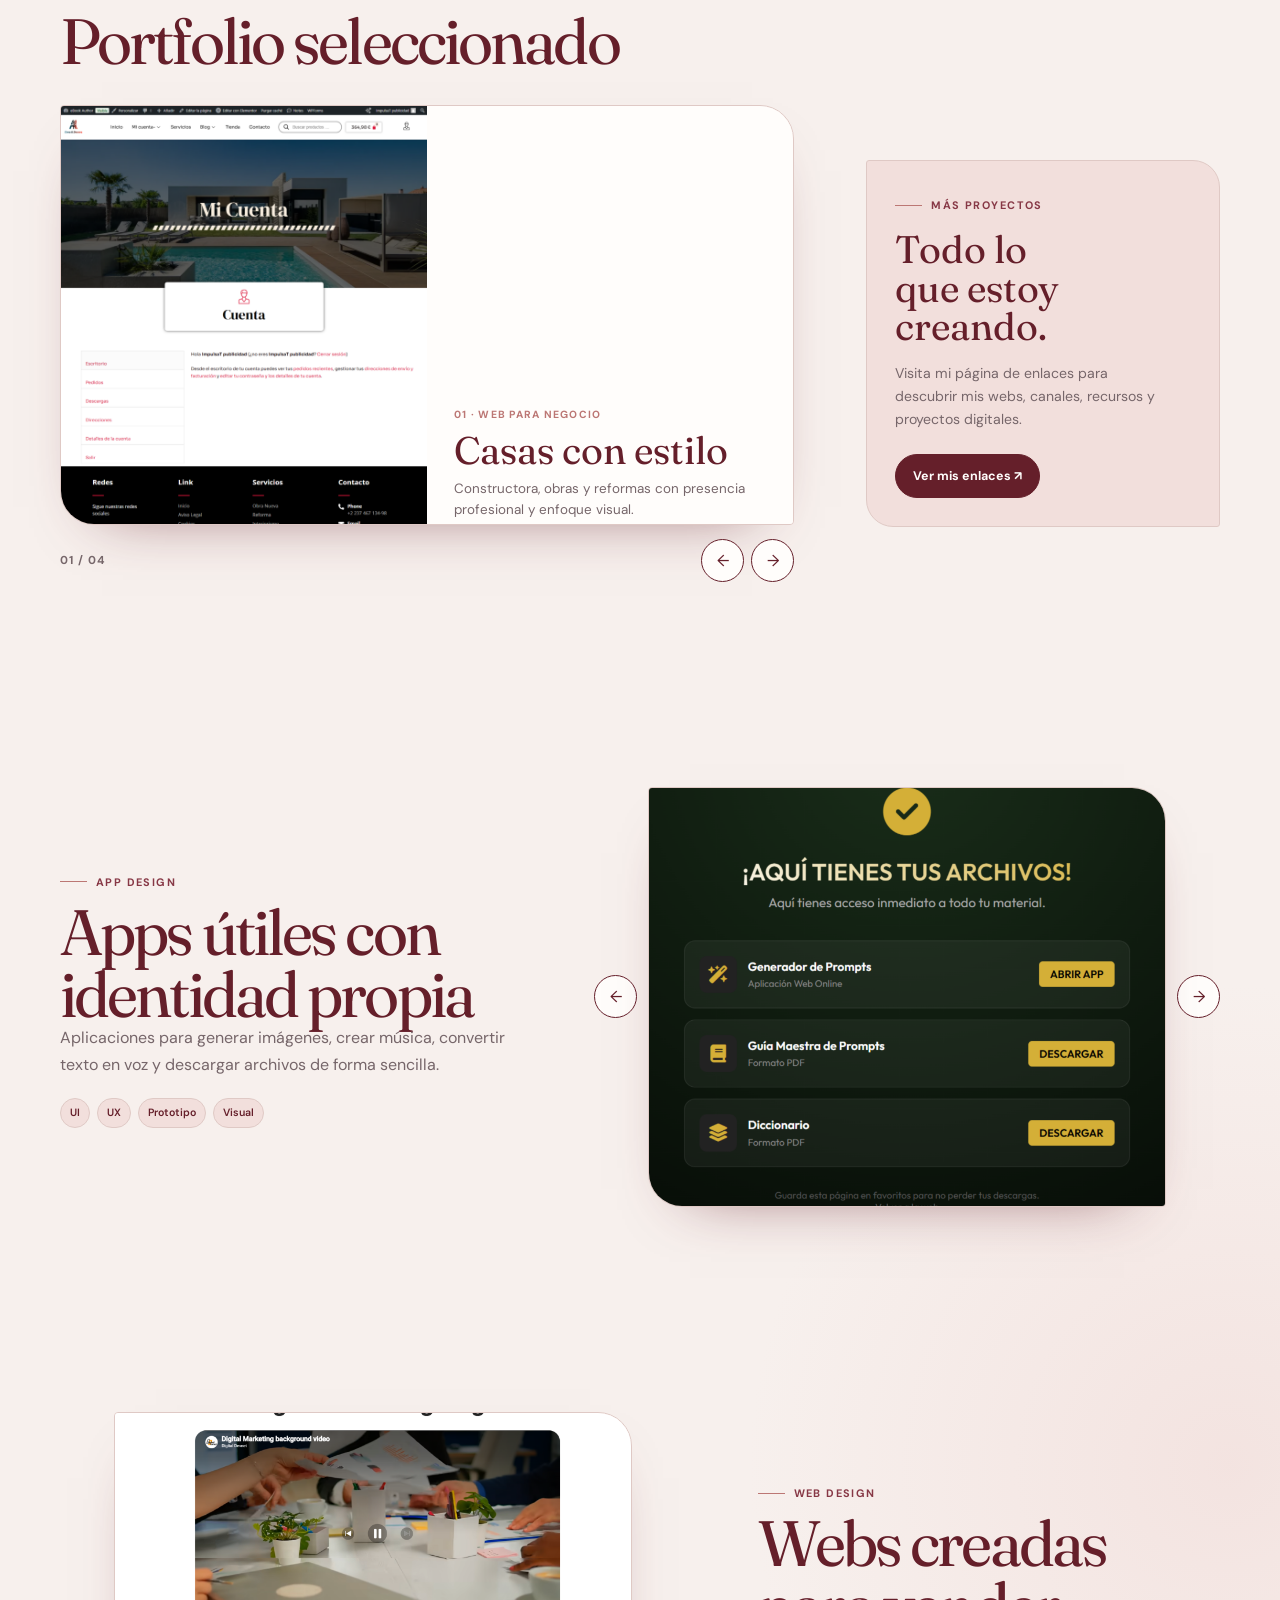
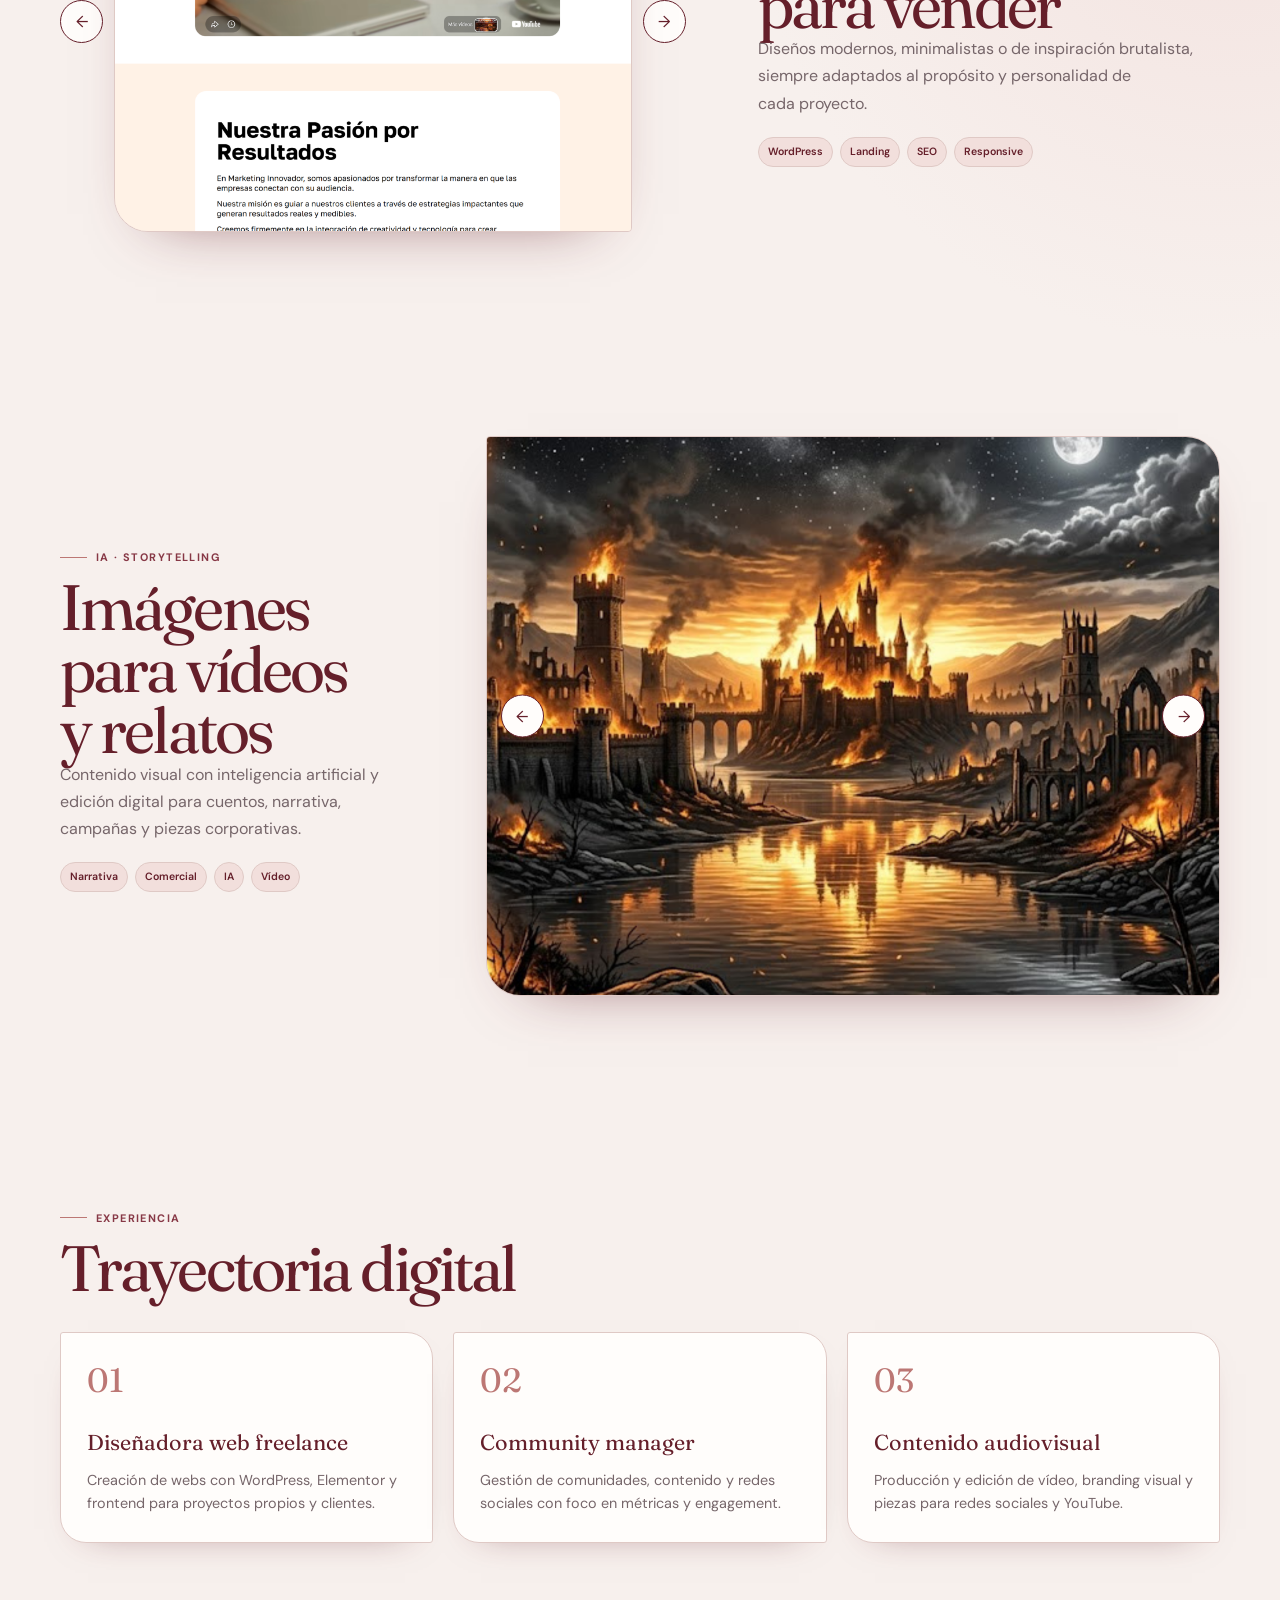
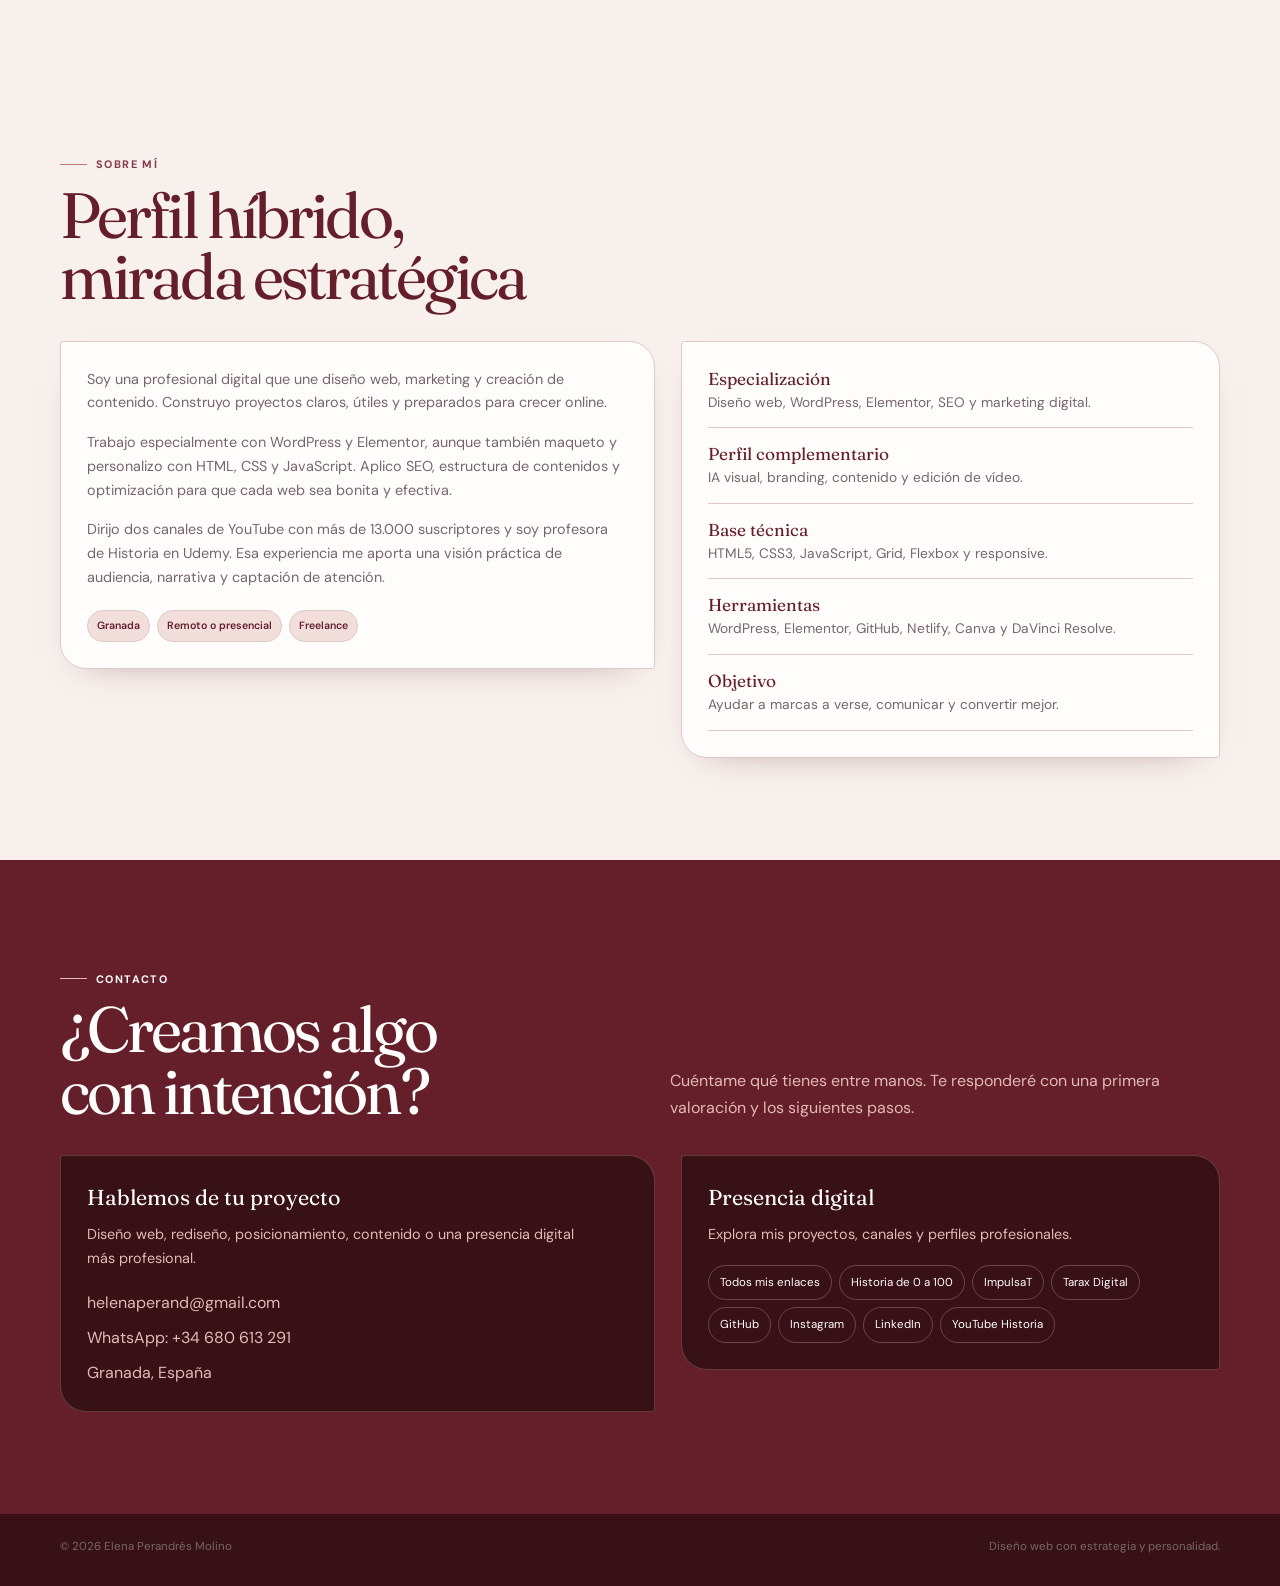
==== commit 46876131: "GALERÍA" ====
--- a/index.html
+++ b/index.html
@@ -1,1664 +1,3447 @@
-<!DOCTYPE html>
-<html lang="es" data-theme="dark">
+<!doctype html>
+<html lang="es">
 <head>
-  <meta charset="UTF-8" />
-  <meta name="viewport" content="width=device-width, initial-scale=1.0" />
-  <meta name="description" content="Portfolio de Elena Perandrés Molino, diseñadora web y especialista en marketing digital con experiencia en WordPress, Elementor, SEO, community management y frontend." />
-  <title>Elena Perandrés Molino | Portfolio Profesional</title>
-  <link rel="preconnect" href="https://api.fontshare.com" />
-  <link rel="stylesheet" href="https://api.fontshare.com/v2/css?f[]=satoshi@400,500,700,900&f[]=clash-display@400,500,600&display=swap" />
-  <link rel="stylesheet" href="https://cdnjs.cloudflare.com/ajax/libs/font-awesome/6.6.0/css/all.min.css" crossorigin="anonymous" referrerpolicy="no-referrer" />
+  <meta charset="utf-8">
+  <meta name="viewport" content="width=device-width, initial-scale=1">
+
+  <meta name="description" content="Portfolio de Elena Perandrés Molino, diseñadora web y especialista en marketing digital, WordPress, Elementor, SEO y contenido visual.">
+  <meta name="theme-color" content="#f7f0ed">
+
+  <title>Elena Perandrés Molino | Portfolio profesional</title>
+
+  <link rel="preconnect" href="https://fonts.googleapis.com">
+  <link rel="preconnect" href="https://fonts.gstatic.com" crossorigin>
+  <link href="https://fonts.googleapis.com/css2?family=DM+Sans:wght@400;500;600;700&family=Fraunces:opsz,wght@9..144,300;9..144,400;9..144,500&display=swap" rel="stylesheet">
+
   <style>
+
     :root {
-      --bg: #07101f;
-      --bg-2: #0b1f3a;
-      --surface: rgba(11, 31, 58, 0.72);
-      --surface-2: rgba(11, 31, 58, 0.88);
-      --text: #eaf3ff;
-      --muted: rgba(234, 243, 255, 0.72);
-      --line: rgba(20, 184, 166, 0.18);
-      --blue: #0b1f3a;
-      --teal: #14b8a6;
-      --amber: #f2d574;
-      --shadow: 0 24px 60px rgba(0,0,0,.28);
-      --radius-xl: 1.4rem;
-      --radius-lg: 1rem;
-      --max: 1180px;
-      --font-body: 'Satoshi', sans-serif;
-      --font-display: 'Clash Display', sans-serif;
-    }
-
-    *{box-sizing:border-box;margin:0;padding:0}
-    html{scroll-behavior:smooth}
-
-    body{
-      font-family:var(--font-body);
-      color:var(--text);
+      --cream: #f7f0ed;
+      --paper: #fffdfb;
+      --paper-2: #f4e9e5;
+      --nude: #e3b9b5;
+      --nude-soft: #f2dfdc;
+      --nude-deep: #bc7774;
+      --wine: #651f2a;
+      --wine-2: #873846;
+      --wine-dark: #381117;
+      --ink: #302124;
+      --muted: #76666a;
+      --line: #dfc9c5;
+      --max: 1160px;
+
+      /* Carruseles generales */
+      --carousel-height: 420px;
+      --carousel-height-mobile: 325px;
+
+      /* STORY */
+      --story-height: 560px;
+      --story-height-mobile: 430px;
+
+      --body: "DM Sans", system-ui, sans-serif;
+      --display: "Fraunces", Georgia, serif;
+      --ease: cubic-bezier(.16, 1, .3, 1);
+      --shadow: 0 24px 60px -42px rgba(101, 31, 42, .75);
+    }
+
+
+    *,
+    *::before,
+    *::after {
+      box-sizing: border-box;
+    }
+
+
+    html {
+      scroll-behavior: smooth;
+      scroll-padding-top: 76px;
+    }
+
+
+    body {
+      min-width: 320px;
+      margin: 0;
+      overflow-x: hidden;
+      color: var(--ink);
       background:
-        radial-gradient(circle at top left, rgba(20,184,166,.14), transparent 24%),
-        radial-gradient(circle at top right, rgba(242,213,116,.12), transparent 20%),
-        linear-gradient(180deg, #081120 0%, var(--bg) 100%);
-      min-height:100vh;
-      overflow-x:hidden;
-    }
-
-    body::before, body::after{
-      content:'';
-      position:fixed;
-      pointer-events:none;
-      z-index:0;
-      opacity:.55;
-      width:180px;
-      height:180px;
-      border-radius:50%;
-      filter:blur(14px);
-      background: radial-gradient(circle, rgba(20,184,166,.22), transparent 62%);
-      animation: floaty 12s ease-in-out infinite;
-    }
-
-    body::before{ left:-40px; top:18vh; }
-    body::after{
-      right:-55px;
-      bottom:12vh;
-      background: radial-gradient(circle, rgba(242,213,116,.20), transparent 62%);
-      animation-duration: 15s;
-    }
-
-    @keyframes floaty{
-      0%,100%{transform:translateY(0) translateX(0)}
-      50%{transform:translateY(-18px) translateX(12px)}
-    }
-
-    .container{
-      width:min(calc(100% - 2rem), var(--max));
-      margin:0 auto;
-      position:relative;
-      z-index:1;
-    }
-
-    a{text-decoration:none;color:inherit}
-    img{display:block;max-width:100%;height:auto}
-
-    .skip{
-      position:absolute;
-      left:-999px;
-      top:10px;
-      background:var(--amber);
-      color:#111;
-      padding:.7rem 1rem;
-      border-radius:999px;
-      z-index:20;
-    }
-
-    .skip:focus{left:1rem}
-
-    .header{
-      position:sticky;
-      top:0;
-      z-index:50;
-      background:#f2d574;
-      border-bottom:1px solid rgba(0,0,0,.12);
-      box-shadow:0 10px 24px rgba(0,0,0,.10);
-      transition: background-color .25s ease, backdrop-filter .25s ease, box-shadow .25s ease;
-    }
-
-.header.scrolled{
-  background:rgba(242,213,116,.80);
-  backdrop-filter:blur(14px);
-  -webkit-backdrop-filter:blur(14px);
-  box-shadow:0 12px 28px rgba(0,0,0,.16);
-}
-
-    .header-inner{
-      min-height:78px;
-      display:flex;
-      align-items:center;
-      justify-content:space-between;
-      gap:1rem;
-    }
-
-    .brand{
-      display:flex;
-      align-items:center;
-      gap:.85rem;
-      font-weight:700;
-    }
-
-    
-
-    .brand-text strong,
-    .brand-text span{
-      color:#0b0b0b;
-    }
-
-    .brand-text strong{
-      display:block;
-      font-size:.95rem;
-      letter-spacing:.02em;
-    }
-
-    .brand-text span{
-      display:block;
-      font-size:.78rem;
-    }
-
-    .nav{
-      display:flex;
-      gap:1.15rem;
-      flex-wrap:wrap;
-      background:transparent;
-      padding:0;
-      border-radius:0;
-      box-shadow:none;
-    }
-
-    .nav a{
-      font-size:.92rem;
-      color:#0b0b0b;
-      position:relative;
-      font-weight:800;
-      transition: color .22s ease, transform .22s ease, opacity .22s ease;
-      opacity:.92;
-    }
-
-    .nav a:hover{
-      color:#000;
-      transform:translateY(-1px);
-      opacity:1;
-    }
-
-    .nav a.active{
-      color:#000;
-    }
-
-    .nav a::after{
-      content:'';
-      position:absolute;
-      left:0;
-      bottom:-.35rem;
-      width:100%;
-      height:2px;
-      border-radius:999px;
-      background:#000;
-      transform:scaleX(0);
-      transform-origin:left;
-      transition:transform .22s ease;
-    }
+        radial-gradient(
+          circle at 4% 10%,
+          rgba(227,185,181,.55),
+          transparent 25rem
+        ),
+        radial-gradient(
+          circle at 96% 48%,
+          rgba(242,223,220,.75),
+          transparent 30rem
+        ),
+        var(--cream);
+      font: 16px/1.5 var(--body);
+    }
+
+
+    body::before {
+      content: "";
+      position: fixed;
+      inset: 0;
+      z-index: -1;
+      pointer-events: none;
+      opacity: .18;
+      background-image:
+        radial-gradient(
+          rgba(101,31,42,.35) .7px,
+          transparent .7px
+        );
+      background-size: 9px 9px;
+      mask-image: linear-gradient(
+        to bottom,
+        #000,
+        transparent 82%
+      );
+    }
+
+
+    a {
+      color: inherit;
+      text-decoration: none;
+    }
+
+
+    img {
+      display: block;
+      max-width: 100%;
+    }
+
+
+    button {
+      font: inherit;
+    }
+
+
+    h1,
+    h2,
+    h3 {
+      margin: 0;
+      font-family: var(--display);
+      font-weight: 400;
+      text-wrap: balance;
+    }
+
+
+    p {
+      margin: 0;
+      text-wrap: pretty;
+    }
+
+
+    section {
+      padding: clamp(64px, 8vw, 108px) 0;
+    }
+
+
+    .container {
+      width: min(
+        calc(100% - 32px),
+        var(--max)
+      );
+      margin-inline: auto;
+    }
+
+
+    .skip {
+      position: fixed;
+      top: 12px;
+      left: 12px;
+      z-index: 100;
+      padding: 10px 14px;
+      border-radius: 999px;
+      color: var(--paper);
+      background: var(--wine);
+      transform: translateY(-160%);
+      transition: transform .18s var(--ease);
+    }
+
+
+    .skip:focus {
+      transform: translateY(0);
+    }
+
+
+    /* =========================================
+       ELEMENTOS AMBIENTALES
+       ========================================= */
+
+    .ambient {
+      position: fixed;
+      z-index: -1;
+      pointer-events: none;
+    }
+
+
+    .ambient-ring {
+      top: 15%;
+      right: 4%;
+      width: clamp(110px, 16vw, 210px);
+      aspect-ratio: 1;
+      border: 1px solid var(--nude-deep);
+      border-radius: 50%;
+      opacity: .35;
+    }
+
+
+    .ambient-ring::after {
+      content: "";
+      position: absolute;
+      inset: 20%;
+      border: 1px solid var(--nude);
+      border-radius: 50%;
+    }
+
+
+    .ambient-blob {
+      left: -8rem;
+      bottom: 8%;
+      width: 20rem;
+      aspect-ratio: 1;
+      border-radius:
+        44% 56% 62% 38% /
+        46% 40% 60% 54%;
+      background: var(--nude);
+      opacity: .28;
+    }
+
+
+    /* =========================================
+       HEADER
+       ========================================= */
+
+    .header {
+      position: sticky;
+      top: 0;
+      z-index: 50;
+      border-bottom: 1px solid transparent;
+      background: rgba(247,240,237,.92);
+      backdrop-filter: blur(14px);
+      transition: .22s ease;
+    }
+
+
+    .header.scrolled {
+      border-color: var(--line);
+      box-shadow: 0 10px 30px -26px var(--wine);
+    }
+
+
+    .header-inner {
+      display: flex;
+      align-items: center;
+      justify-content: space-between;
+      gap: 22px;
+      min-height: 76px;
+    }
+
+
+    .brand {
+      display: flex;
+      align-items: center;
+      gap: 11px;
+      min-width: max-content;
+    }
+
+
+    .brand-mark {
+      display: grid;
+      width: 44px;
+      height: 44px;
+      place-items: center;
+      border-radius: 50%;
+      color: var(--paper);
+      background: var(--wine);
+      box-shadow: 5px 5px 0 var(--nude);
+      font: 1.25rem var(--display);
+    }
+
+
+    .brand-text strong {
+      display: block;
+      color: var(--wine);
+      font: 500 1rem var(--display);
+    }
+
+
+    .brand-text span {
+      display: block;
+      color: var(--muted);
+      font-size: .68rem;
+    }
+
+
+    .nav {
+      display: flex;
+      align-items: center;
+      gap: clamp(12px, 2vw, 24px);
+    }
+
+
+    .nav a {
+      position: relative;
+      color: var(--muted);
+      font-size: .78rem;
+      font-weight: 600;
+    }
+
+
+    .nav a::after {
+      content: "";
+      position: absolute;
+      right: 0;
+      bottom: -7px;
+      left: 0;
+      height: 1px;
+      background: var(--wine);
+      transform: scaleX(0);
+      transform-origin: left;
+      transition: transform .22s var(--ease);
+    }
+
+
+    .nav a:hover,
+    .nav a.active {
+      color: var(--wine);
+    }
+
 
     .nav a:hover::after,
-    .nav a.active::after{
-      transform:scaleX(1);
-    }
-
-    .actions{
-      display:flex;
-      align-items:center;
-      gap:.75rem;
-      position:relative;
-    }
-
-    .btn,.icon-btn{
-      border:0;
-      cursor:pointer;
-    }
-
-    .btn{
-      display:inline-flex;
-      align-items:center;
-      justify-content:center;
-      gap:.55rem;
-      padding:.95rem 1.2rem;
-      border-radius:999px;
-      font-weight:700;
-      font-size:.92rem;
-      transition:.22s ease;
-      box-shadow:0 10px 24px rgba(0,0,0,.18);
-    }
-
-    .btn-primary{
-      background:linear-gradient(135deg,var(--teal),#0ea5a3);
-      color:#031018;
-    }
-
-    .btn-primary:hover{
-      transform:translateY(-2px) scale(1.01);
-      box-shadow:0 18px 34px rgba(20,184,166,.22);
-    }
-
-   .btn-secondary{
-  background:#ffffff;
-  color:#0b0b0b;
-  border:1px solid rgba(0,0,0,.14);
-}
-
-.btn-secondary:hover{
-  background:#f7f7f7;
-  color:#000;
-  transform:translateY(-2px);
-  box-shadow:0 14px 26px rgba(0,0,0,.14);
-}
-.btn-secondary:focus-visible{
-  outline:2px solid #0b0b0b;
-  outline-offset:3px;
-}
-
-    .icon-btn{
-      width:44px;
-      height:44px;
-      border-radius:50%;
-      background:rgba(11,11,11,.06);
-      color:#0b0b0b;
-      border:1px solid rgba(11,11,11,.14);
-      display:grid;
-      place-items:center;
-    }
-
-    .menu-btn{display:none}
-.brand-mark{
-  width:46px;
-  height:46px;
-  border-radius:50%;
-  display:grid;
-  place-items:center;
-  background:#0b1f3a;
-  color:#0b0b0b;
-  box-shadow:0 10px 24px rgba(0,0,0,.18);
-  border:1px solid rgba(11,31,58,.15);
-  overflow:hidden;
-}
-
-.brand-logo{
-  background:#0b1f3a;
-  border:1px solid rgba(242,213,116,.34);
-  box-shadow:0 10px 24px rgba(0,0,0,.22);
-}
-
-.logo-svg{
-  width:34px;
-  height:34px;
-  display:block;
-  filter:drop-shadow(0 0 8px rgba(242,213,116,.18));
-}
-
-    section{
-      padding:clamp(4rem,7vw,6.5rem) 0;
-      position:relative;
-    }
-
-    .reveal{
-      opacity:0;
-      transform:translateY(34px);
-      transition:opacity .7s ease, transform .7s ease;
-    }
-
-    .reveal.is-visible{
-      opacity:1;
-      transform:translateY(0);
-    }
-
-    .hero{
-      padding-top:clamp(3.5rem,6vw,5.5rem);
-      min-height:88vh;
-      display:flex;
-      align-items:center;
-    }
-
-    .hero-grid{
-      display:grid;
-      grid-template-columns:1.15fr .85fr;
-      gap:2rem;
-      align-items:center;
-    }
-
-    .eyebrow{
-      display:inline-flex;
-      align-items:center;
-      gap:.45rem;
-      padding:.45rem .8rem;
-      border-radius:999px;
-      background:rgba(20,184,166,.12);
-      border:1px solid rgba(20,184,166,.24);
-      color:#7ff7ea;
-      font-weight:700;
-      font-size:.78rem;
-      letter-spacing:.06em;
-      text-transform:uppercase;
-    }
-
-    h1,h2,h3{font-family:var(--font-display)}
-
-    h1{
-      font-size:clamp(3rem,7vw,5.6rem);
-      line-height:.95;
-      margin:.9rem 0 1rem;
-      max-width:11ch;
-    }
-
-    .lead{
-      font-size:1.08rem;
-      color:var(--muted);
-      max-width:58ch;
-      line-height:1.8;
-    }
-
-    .hero-cta{
-      display:flex;
-      flex-wrap:wrap;
-      gap:.75rem;
-      margin:1.6rem 0 1.9rem;
-    }
-
-    .hero-grid .panel{
-      background:var(--surface);
-      border:1px solid rgba(20,184,166,.16);
-      box-shadow:var(--shadow);
-      backdrop-filter:blur(14px);
-    }
-
-    .hero-card{
-      padding:1.1rem;
-      border-radius:var(--radius-xl);
-    }
-
-    .hero-photo{
-      width:100%;
-      aspect-ratio:4/4.75;
-      object-fit:cover;
-      border-radius:1rem;
-      border:1px solid rgba(242,213,116,.18);
-      box-shadow:0 18px 50px rgba(0,0,0,.25);
-    }
-
-    .hero-card h2{
-      font-size:1.45rem;
-      margin:1rem 0 .65rem;
-    }
-
-    .hero-card p{
-      color:var(--muted);
-      margin-bottom:1rem;
-    }
-
-    .tag-list{
-      display:flex;
-      flex-wrap:wrap;
-      gap:.55rem;
-    }
-
-    .tag{
-      padding:.45rem .75rem;
-      border-radius:999px;
-      background:rgba(255,255,255,.06);
-      border:1px solid rgba(20,184,166,.18);
-      font-size:.78rem;
-      color:#dafaf6;
-    }
-
-    .metrics{
-      display:grid;
-      grid-template-columns:repeat(3,1fr);
-      gap:.85rem;
-      margin-top:1.2rem;
-    }
-
-    .metric{
-      background:rgba(255,255,255,.04);
-      border:1px solid rgba(20,184,166,.16);
-      border-radius:var(--radius-lg);
-      padding:1rem;
-      box-shadow:var(--shadow);
-      backdrop-filter:blur(12px);
-    }
-
-    .metric strong{
-      display:block;
-      font-size:1.2rem;
-      margin-bottom:.2rem;
-      color:#fff;
-    }
-
-    .metric span{
-      color:var(--muted);
-      font-size:.88rem;
-    }
-
-    .section-head{
-      display:flex;
-      justify-content:space-between;
-      align-items:flex-end;
-      gap:1.5rem;
-      margin-bottom:1.8rem;
-    }
-
-    .section-tag{
-      display:inline-flex;
-      align-items:center;
-      gap:.4rem;
-      padding:.35rem .7rem;
-      border-radius:999px;
-      background:rgba(242,213,116,.12);
-      border:1px solid rgba(242,213,116,.22);
-      color:#fff0bf;
-      font-size:.77rem;
-      font-weight:700;
-      text-transform:uppercase;
-      letter-spacing:.05em;
-      margin-bottom:.75rem;
-    }
-
-    .section-title{
-      font-size:clamp(2rem,4vw,3rem);
-      line-height:1;
-    }
-
-    .section-subtitle{
-      color:var(--muted);
-      max-width:64ch;
-    }
+    .nav a.active::after {
+      transform: scaleX(1);
+    }
+
+
+    .header-actions {
+      display: flex;
+      align-items: center;
+      gap: 9px;
+    }
+
+
+    .menu-btn {
+      display: none;
+      width: 42px;
+      height: 42px;
+      border: 1px solid var(--line);
+      border-radius: 50%;
+      color: var(--wine);
+      background: var(--paper);
+      cursor: pointer;
+    }
+
+
+    /* =========================================
+       BOTONES
+       ========================================= */
+
+    .btn {
+      display: inline-flex;
+      align-items: center;
+      justify-content: center;
+      gap: 8px;
+      min-height: 44px;
+      padding: 10px 17px;
+      border: 1px solid var(--wine);
+      border-radius: 999px;
+      font-size: .78rem;
+      font-weight: 700;
+      cursor: pointer;
+      transition:
+        transform .24s var(--ease),
+        box-shadow .24s var(--ease),
+        background .18s ease;
+    }
+
+
+    .btn-primary {
+      color: var(--paper);
+      background: var(--wine);
+    }
+
+
+    .btn-secondary {
+      color: var(--wine);
+      background: var(--paper);
+    }
+
+
+    .btn:hover {
+      transform: translateY(-3px);
+      box-shadow: 0 7px 0 var(--nude-deep);
+    }
+
+
+    .btn:focus-visible,
+    .nav a:focus-visible,
+    button:focus-visible,
+    .back-top:focus-visible {
+      outline: 3px solid var(--nude-deep);
+      outline-offset: 4px;
+    }
+
+
+    /* =========================================
+       HERO
+       ========================================= */
+
+    .hero {
+      display: flex;
+      align-items: center;
+      min-height: calc(100vh - 76px);
+      padding-top: 48px;
+    }
+
+
+    .hero-grid {
+      display: grid;
+      grid-template-columns:
+        minmax(0, 1fr)
+        300px;
+      gap: clamp(2rem, 6vw, 5rem);
+      align-items: center;
+    }
+
+
+    .eyebrow,
+    .section-tag {
+      display: inline-flex;
+      align-items: center;
+      gap: 9px;
+      color: var(--wine-2);
+      font-size: .68rem;
+      font-weight: 700;
+      letter-spacing: .13em;
+      text-transform: uppercase;
+    }
+
+
+    .eyebrow::before,
+    .section-tag::before {
+      content: "";
+      width: 27px;
+      height: 1px;
+      background: var(--nude-deep);
+    }
+
+
+    h1 {
+      max-width: 10ch;
+      margin: 17px 0 22px;
+      color: var(--wine);
+      font-size: clamp(3.6rem, 8vw, 7rem);
+      letter-spacing: -.06em;
+      line-height: .88;
+    }
+
+
+    h1 em {
+      color: var(--wine-2);
+    }
+
+
+    .lead {
+      max-width: 60ch;
+      color: var(--muted);
+      font-size: 1.04rem;
+      line-height: 1.72;
+    }
+
+
+    .hero-cta {
+      display: flex;
+      flex-wrap: wrap;
+      gap: 11px;
+      margin-top: 26px;
+    }
+
+
+    .hero-profile {
+      position: relative;
+      width: 100%;
+      max-width: 300px;
+      justify-self: end;
+      padding: 10px 10px 18px;
+      border-radius: 4px 28px 4px 28px;
+      background: var(--paper);
+      box-shadow: var(--shadow);
+    }
+
+
+    .hero-profile::before {
+      content: "";
+      position: absolute;
+      inset: -10px 10px 10px -10px;
+      z-index: -1;
+      border: 1px solid var(--nude-deep);
+      border-radius: 4px 32px 4px 32px;
+    }
+
+
+    .hero-photo {
+      width: 100%;
+      height: 230px;
+      object-fit: cover;
+      object-position: center top;
+      border-radius: 3px 22px 3px 22px;
+    }
+
+
+    .hero-profile h2 {
+      margin: 16px 6px 6px;
+      color: var(--wine);
+      font-size: 1.25rem;
+    }
+
+
+    .hero-profile p {
+      margin: 0 6px;
+      color: var(--muted);
+      font-size: .82rem;
+      line-height: 1.5;
+    }
+
+
+    .tag-list,
+    .chip-row,
+    .social-list,
+    .portfolio-tags {
+      display: flex;
+      flex-wrap: wrap;
+      gap: 7px;
+    }
+
+
+    .tag-list {
+      margin: 14px 6px 0;
+    }
+
+
+    .tag,
+    .portfolio-tag {
+      padding: 6px 9px;
+      border: 1px solid var(--line);
+      border-radius: 999px;
+      color: var(--wine);
+      background: var(--nude-soft);
+      font-size: .66rem;
+      font-weight: 600;
+    }
+
+
+    .expertise-strip {
+      display: grid;
+      grid-template-columns: repeat(3, 1fr);
+      margin-top: 40px;
+      border-block: 1px solid var(--line);
+    }
+
+
+    .expertise {
+      padding: 20px clamp(12px, 3vw, 27px);
+    }
+
+
+    .expertise + .expertise {
+      border-left: 1px solid var(--line);
+    }
+
+
+    .expertise strong {
+      display: block;
+      margin-bottom: 4px;
+      color: var(--wine);
+      font: 1.1rem var(--display);
+    }
+
+
+    .expertise span {
+      color: var(--muted);
+      font-size: .76rem;
+    }
+
+
+    /* =========================================
+       SECCIONES
+       ========================================= */
+
+    .section-head {
+      display: flex;
+      align-items: end;
+      justify-content: space-between;
+      gap: 26px;
+      margin-bottom: 34px;
+    }
+
+
+    .section-title {
+      max-width: 14ch;
+      margin-top: 11px;
+      color: var(--wine);
+      font-size: clamp(2.4rem, 5vw, 4.2rem);
+      letter-spacing: -.045em;
+      line-height: .96;
+    }
+
+
+    .section-subtitle {
+      max-width: 50ch;
+      color: var(--muted);
+      line-height: 1.65;
+    }
+
 
     .services-grid,
-    .experience-grid,
-    .contact-grid{
-      display:grid;
-      gap:1.15rem;
-      grid-template-columns:repeat(3,minmax(0,1fr));
-    }
-
-    .panel-card{
-      position:relative;
-      overflow:hidden;
-      background:linear-gradient(180deg, rgba(11,31,58,.84), rgba(11,31,58,.62));
-      border:1px solid rgba(20,184,166,.15);
-      border-radius:var(--radius-xl);
-      padding:1.35rem;
-      box-shadow:var(--shadow);
-      backdrop-filter:blur(16px);
-      transition:transform .22s ease, box-shadow .22s ease, border-color .22s ease;
-    }
-
-    .panel-card::before{
-      content:'';
-      position:absolute;
-      inset:-1px;
-      border-radius:inherit;
-      border:1px solid rgba(255,255,255,.12);
-      pointer-events:none;
-    }
-
-    .panel-card::after{
-      content:'';
-      position:absolute;
-      inset:auto -20% -60% -20%;
-      height:140px;
-      background:radial-gradient(circle, rgba(20,184,166,.18), transparent 65%);
-      pointer-events:none;
-    }
-
-    .panel-card:hover{
-      transform:translateY(-8px) scale(1.02);
-      border-color:rgba(242,213,116,.28);
-      box-shadow:0 28px 60px rgba(0,0,0,.34);
-    }
-
-    .panel-icon{
-      width:48px;
-      height:48px;
-      border-radius:50%;
-      display:grid;
-      place-items:center;
-      margin-bottom:.95rem;
-      background:linear-gradient(135deg,rgba(20,184,166,.22),rgba(242,213,116,.22));
-      color:#fff;
-      border:1px solid rgba(255,255,255,.12);
-    }
-
-    .panel-card h3{
-      font-size:1.15rem;
-      margin-bottom:.55rem;
-    }
-
-    .panel-card p{
-      color:var(--muted);
-      line-height:1.72;
-    }
-
-    .portfolio-grid{
-      display:grid;
-      grid-template-columns:repeat(3,minmax(0,1fr));
-      gap:1.1rem;
-    }
-
-    .portfolio-item{
-      position:relative;
-      overflow:hidden;
-      min-height:360px;
-      border-radius:var(--radius-xl);
-      border:1px solid rgba(20,184,166,.15);
-      box-shadow:var(--shadow);
-      background:#09162b;
-      transition:transform .25s ease, box-shadow .25s ease, border-color .25s ease;
-    }
-
-    .portfolio-item:hover{
-      transform:translateY(-10px);
-      border-color:rgba(242,213,116,.30);
-      box-shadow:0 32px 70px rgba(0,0,0,.38);
-    }
-
-    .portfolio-image{
-      width:100%;
-      height:100%;
-      min-height:360px;
-      object-fit:cover;
-      filter:saturate(1.05) contrast(1.04);
-      transition:transform .35s ease;
-    }
-
-    .portfolio-item:hover .portfolio-image{transform:scale(1.07)}
-
-   .portfolio-overlay{
-  position: absolute;
-  inset: auto 0 0 0;
-  padding: 1.15rem 1rem 1.2rem;
-  background: linear-gradient(
-    180deg,
-    rgba(11,31,58,0) 0%,
-    rgba(11,31,58,.82) 24%,
-    rgba(11,31,58,.95) 56%,
-    rgba(11,31,58,1) 100%
-  );
-  border-top: 1px solid rgba(255,255,255,.08);
-}
-
-    .portfolio-overlay h3{
-      font-size:1.08rem;
-      margin-bottom:.28rem;
-    }
-
-    .portfolio-overlay p{
-      font-size:.9rem;
-      color:var(--muted);
-      margin-bottom:.8rem;
-    }
-
-    .portfolio-tags{
-      display:flex;
-      flex-wrap:wrap;
-      gap:.45rem;
-    }
-
-    .portfolio-tag{
-      padding:.35rem .6rem;
-      border-radius:999px;
-      background:rgba(255,255,255,.08);
-      border:1px solid rgba(20,184,166,.16);
-      font-size:.74rem;
-      color:#f7fbff;
-    }
-
-    .about-grid{
-      display:grid;
-      grid-template-columns:1.05fr .95fr;
-      gap:1.15rem;
-    }
-
-    .stack-list{
-      list-style:none;
-      display:grid;
-      gap:.8rem;
-    }
-
-    .stack-list li{
-      padding:.9rem 0;
-      border-bottom:1px solid rgba(20,184,166,.14);
-      color:var(--muted);
-    }
-
-    .stack-list strong{
-      display:block;
-      color:#fff;
-      margin-bottom:.15rem;
-    }
-
-    .chip-row{
-      display:flex;
-      flex-wrap:wrap;
-      gap:.55rem;
-      margin-top:1rem;
-    }
-
-    .contact-grid{
-      grid-template-columns:1fr .9fr;
-    }
-
-    .contact-list{
-      list-style:none;
-      display:grid;
-      gap:.85rem;
-      margin-top:1rem;
-    }
-
-    .contact-list li{
-      display:flex;
-      gap:.7rem;
-      align-items:flex-start;
-      color:var(--muted);
-    }
-
-    .contact-list i{
-      color:var(--amber);
-      margin-top:.18rem;
-    }
-
-    .back-top{
-      position:fixed;
-      right:1.15rem;
-      bottom:1.15rem;
-      width:52px;
-      height:52px;
-      border-radius:50%;
-      display:grid;
-      place-items:center;
-      background:linear-gradient(135deg,var(--teal),var(--amber));
-      color:#031018;
-      box-shadow:0 18px 36px rgba(0,0,0,.3);
-      opacity:0;
-      visibility:hidden;
-      transform:translateY(14px);
-      transition:.22s ease;
-      z-index:60;
-    }
-
-    .back-top.visible{
-      opacity:1;
-      visibility:visible;
-      transform:translateY(0);
-    }
-
-    footer{
-      padding:1.8rem 0 2.4rem;
-      color:var(--muted);
-      text-align:center;
-    }
-
-    .footer-line{
-      border-top:1px solid rgba(20,184,166,.16);
-      padding-top:1.1rem;
-    }
-
-    .floaters{
-      position:fixed;
-      inset:0;
-      pointer-events:none;
-      z-index:0;
-      overflow:hidden;
-    }
-
-    .floater{
-      position:absolute;
-      width:10px;
-      height:10px;
-      border-radius:50%;
-      background:radial-gradient(circle, rgba(20,184,166,.9), rgba(20,184,166,0));
-      filter:drop-shadow(0 0 10px rgba(20,184,166,.4));
-      opacity:.8;
-      animation: drift linear infinite;
-    }
-
-    .floater.amber{
-      background:radial-gradient(circle, rgba(242,213,116,.95), rgba(242,213,116,0));
-      filter:drop-shadow(0 0 10px rgba(242,213,116,.35));
-    }
-
-    @keyframes drift{
-      from{transform:translate3d(0,0,0) scale(.8)}
-      to{transform:translate3d(var(--dx), var(--dy),0) scale(1.2)}
-    }
-
-    @media (max-width: 1200px){
-      .portfolio-grid{grid-template-columns:repeat(2,minmax(0,1fr))}
-      .services-grid,.experience-grid{grid-template-columns:repeat(2,minmax(0,1fr))}
-    }
-
-    @media (max-width: 900px){
-      .hero-grid,.about-grid,.contact-grid{grid-template-columns:1fr}
-      .header-inner{position:relative}
-      .nav{
-        display:none;
-        position:absolute;
-        left:0;
-        right:0;
-        top:78px;
-        padding:1rem;
-        background:#f2d574;
-        border-bottom:1px solid rgba(0,0,0,.12);
-        box-shadow:0 12px 26px rgba(0,0,0,.08);
-      }
-      .nav.open{
-        display:flex;
-        flex-direction:column;
-      }
-      .menu-btn{display:grid}
-      .services-grid,.experience-grid,.portfolio-grid{grid-template-columns:1fr}
-      .metrics{grid-template-columns:1fr}
-    }
+    .experience-grid {
+      display: grid;
+      grid-template-columns:
+        repeat(3, minmax(0, 1fr));
+      gap: 20px;
+    }
+
+
+    .panel-card {
+      padding: 26px;
+      border: 1px solid var(--line);
+      border-radius: 3px 26px 3px 26px;
+      background: var(--paper);
+      box-shadow:
+        0 14px 36px -28px rgba(101,31,42,.6);
+      transition:
+        transform .26s var(--ease),
+        box-shadow .26s var(--ease),
+        border-color .18s ease;
+    }
+
+
+    .panel-card:hover {
+      border-color: var(--nude-deep);
+      box-shadow: var(--shadow);
+      transform: translateY(-6px);
+    }
+
+
+    .panel-number {
+      margin-bottom: 26px;
+      color: var(--nude-deep);
+      font: 2.1rem var(--display);
+    }
+
+
+    .panel-card h3 {
+      margin-bottom: 9px;
+      color: var(--wine);
+      font-size: 1.35rem;
+    }
+
+
+    .panel-card p {
+      color: var(--muted);
+      font-size: .9rem;
+      line-height: 1.65;
+    }
+
+
+    /* =========================================
+       ESTRUCTURAS DE CARRUSELES
+       ========================================= */
+
+    .portfolio-carousel-layout,
+    .showcase-layout,
+    .carousel-layout,
+    .about-grid,
+    .contact-grid {
+      display: grid;
+      grid-template-columns:
+        minmax(0, 1.35fr)
+        minmax(220px, .65fr);
+      gap: clamp(28px, 6vw, 72px);
+      align-items: center;
+    }
+
+
+    /* Carruseles generales */
+    .portfolio-carousel,
+    .gallery-frame,
+    .carousel {
+      height: var(--carousel-height);
+      overflow: hidden;
+      border: 1px solid var(--line);
+      border-radius: 4px 34px 4px 34px;
+      background: var(--paper-2);
+      box-shadow: var(--shadow);
+    }
+
+
+    .portfolio-track,
+    .carousel-inner {
+      display: flex;
+      width: 100%;
+      height: 100%;
+      transition: transform .48s var(--ease);
+      will-change: transform;
+    }
+
+
+    .portfolio-slide,
+    .carousel-item {
+      min-width: 100%;
+      height: 100%;
+    }
+
+
+    .portfolio-slide {
+      display: grid;
+      grid-template-columns: 1fr 1fr;
+    }
+
+
+    .portfolio-slide > img,
+    .carousel-item > img,
+    .gallery-image {
+      width: 100%;
+      height: 100%;
+      object-fit: cover;
+    }
+
+
+    .portfolio-slide-copy {
+      display: flex;
+      flex-direction: column;
+      justify-content: end;
+      min-width: 0;
+      padding: 27px;
+      background: var(--paper);
+    }
+
+
+    .portfolio-slide-copy small {
+      margin-bottom: 9px;
+      color: var(--nude-deep);
+      font-size: .65rem;
+      font-weight: 700;
+      letter-spacing: .12em;
+      text-transform: uppercase;
+    }
+
+
+    .portfolio-slide-copy h3 {
+      color: var(--wine);
+      font-size: clamp(1.7rem, 3vw, 2.6rem);
+      line-height: 1;
+    }
+
+
+    .portfolio-slide-copy p {
+      margin-top: 9px;
+      color: var(--muted);
+      font-size: .84rem;
+      line-height: 1.55;
+    }
+
+
+    .portfolio-tags {
+      margin-top: 18px;
+    }
+
+
+    .portfolio-carousel-controls {
+      display: flex;
+      align-items: center;
+      justify-content: space-between;
+      gap: 15px;
+      margin-top: 14px;
+    }
+
+
+    .carousel-controls-group {
+      display: flex;
+      gap: 7px;
+    }
+
+
+    .carousel-control,
+    .carousel-button {
+      display: grid;
+      width: 43px;
+      height: 43px;
+      place-items: center;
+      border: 1px solid var(--wine);
+      border-radius: 50%;
+      color: var(--wine);
+      background: var(--paper);
+      cursor: pointer;
+      transition: .22s var(--ease);
+    }
+
+
+    .carousel-control:hover {
+      color: var(--paper);
+      background: var(--wine);
+      transform: translateY(-3px);
+    }
+
+
+    .carousel-status {
+      color: var(--muted);
+      font-size: .72rem;
+      font-weight: 700;
+      letter-spacing: .08em;
+    }
+
+
+    .portfolio-note {
+      padding: 28px;
+      border: 1px solid var(--line);
+      border-radius: 3px 27px 3px 27px;
+      background: var(--nude-soft);
+    }
+
+
+    .portfolio-note h3 {
+      max-width: 10ch;
+      margin-top: 17px;
+      color: var(--wine);
+      font-size: clamp(1.8rem, 3vw, 2.8rem);
+      line-height: 1;
+    }
+
+
+    .portfolio-note p {
+      margin-top: 16px;
+      color: var(--muted);
+      font-size: .88rem;
+      line-height: 1.65;
+    }
+
+
+    .portfolio-note .btn {
+      margin-top: 23px;
+    }
+
+
+    /* =========================================
+       SHOWCASE
+       ========================================= */
+
+    .showcase-layout {
+      grid-template-columns: .85fr 1.15fr;
+    }
+
+
+    .showcase-layout.reverse {
+      grid-template-columns: 1.15fr .85fr;
+    }
+
+
+    .showcase-layout.reverse .showcase-copy {
+      order: 2;
+    }
+
+
+    .showcase-layout.reverse .showcase-media {
+      order: 1;
+    }
+
+
+    .section-text {
+      max-width: 54ch;
+      color: var(--muted);
+      line-height: 1.7;
+    }
+
+
+    .chip-row {
+      margin-top: 20px;
+    }
+
+
+    .showcase-media {
+      display: grid;
+      grid-template-columns:
+        43px minmax(0, 1fr) 43px;
+      gap: 11px;
+      align-items: center;
+    }
+
+
+    .gallery-frame {
+      position: relative;
+      grid-column: 2;
+    }
+
+
+    .gallery-image {
+      position: absolute;
+      inset: 0;
+      opacity: 0;
+      transform: scale(1.02);
+      transition:
+        opacity .35s ease,
+        transform .5s var(--ease);
+    }
+
+
+    .gallery-image.active {
+      opacity: 1;
+      transform: none;
+    }
+
+
+    .gallery-prev {
+      grid-column: 1;
+      grid-row: 1;
+    }
+
+
+    .gallery-next {
+      grid-column: 3;
+      grid-row: 1;
+    }
+
+
+    /* =========================================
+       STORY
+       ========================================= */
+
+    /*
+      AQUÍ ESTÁ EL CAMBIO PRINCIPAL.
+
+      Antes:
+      .carousel-layout = 1.35fr / .65fr
+
+      Ahora Story:
+      .65fr / 1.35fr
+
+      Es decir:
+      TEXTO 35% | GALERÍA 65%
+    */
+
+    #ia-cuentos .carousel-layout {
+      grid-template-columns: .65fr 1.35fr;
+      align-items: center;
+    }
+
+
+    /*
+      Hacemos que SOLO el carrusel de Story
+      tenga la altura específica.
+    */
+
+    #ia-cuentos .story-carousel {
+      height: var(--story-height);
+      min-height: var(--story-height);
+      position: relative;
+      overflow: hidden;
+    }
+
+
+    #ia-cuentos .story-carousel .carousel-inner {
+      width: 100%;
+      height: 100%;
+    }
+
+
+    #ia-cuentos .story-carousel .carousel-item {
+      min-width: 100%;
+      width: 100%;
+      height: 100%;
+    }
+
+
+    #ia-cuentos .story-carousel .carousel-item img {
+      display: block;
+      width: 100%;
+      height: 100%;
+      min-width: 100%;
+      min-height: 100%;
+      object-fit: cover;
+      object-position: center;
+    }
+
+
+    .carousel-section .carousel-layout {
+      grid-template-columns: .8fr 1.2fr;
+    }
+
+
+    .carousel {
+      position: relative;
+    }
+
+
+    .carousel-button {
+      position: absolute;
+      top: 50%;
+      z-index: 2;
+      transform: translateY(-50%);
+    }
+
+
+    .carousel-button:hover {
+      color: var(--paper);
+      background: var(--wine);
+      transform:
+        translateY(-50%)
+        scale(1.04);
+    }
+
+
+    .carousel-button.prev {
+      left: 14px;
+    }
+
+
+    .carousel-button.next {
+      right: 14px;
+    }
+
+
+    /* =========================================
+       SOBRE MÍ / CONTACTO
+       ========================================= */
+
+    .about-grid,
+    .contact-grid {
+      grid-template-columns: 1.05fr .95fr;
+      align-items: start;
+      gap: 26px;
+    }
+
+
+    .about-copy {
+      font-size: .93rem;
+      line-height: 1.75;
+    }
+
+
+    .about-copy p + p {
+      margin-top: 16px;
+    }
+
+
+    .stack-list,
+    .contact-list {
+      padding: 0;
+      margin: 0;
+      list-style: none;
+    }
+
+
+    .stack-list li {
+      padding: 15px 0;
+      border-bottom: 1px solid var(--line);
+      color: var(--muted);
+      font-size: .86rem;
+    }
+
+
+    .stack-list li:first-child {
+      padding-top: 0;
+    }
+
+
+    .stack-list strong {
+      display: block;
+      margin-bottom: 3px;
+      color: var(--wine);
+      font: 1.08rem var(--display);
+    }
+
+
+    .contact-band {
+      color: var(--paper);
+      background: var(--wine);
+    }
+
+
+    .contact-band .section-tag,
+    .contact-band .section-title {
+      color: var(--paper);
+    }
+
+
+    .contact-band .section-tag::before {
+      background: var(--nude);
+    }
+
+
+    .contact-band .section-subtitle {
+      color: var(--nude);
+    }
+
+
+    .contact-band .panel-card {
+      border-color: rgba(227,185,181,.25);
+      background: var(--wine-dark);
+      box-shadow: none;
+    }
+
+
+    .contact-band .panel-card h3 {
+      color: var(--paper);
+    }
+
+
+    .contact-band .panel-card p,
+    .contact-list a,
+    .contact-list span {
+      color: var(--nude);
+    }
+
+
+    .contact-list {
+      display: grid;
+      gap: 11px;
+      margin-top: 20px;
+    }
+
+
+    .contact-list a:hover {
+      color: var(--paper);
+    }
+
+
+    .social-list {
+      margin-top: 18px;
+    }
+
+
+    .social-list a {
+      padding: 8px 11px;
+      border: 1px solid rgba(227,185,181,.3);
+      border-radius: 999px;
+      color: var(--paper);
+      font-size: .72rem;
+      transition: .18s var(--ease);
+    }
+
+
+    .social-list a:hover {
+      color: var(--wine);
+      background: var(--nude);
+      transform: translateY(-2px);
+    }
+
+
+    /* =========================================
+       FOOTER
+       ========================================= */
+
+    footer {
+      padding: 24px 0 30px;
+      color: var(--muted);
+      background: var(--wine-dark);
+      font-size: .72rem;
+    }
+
+
+    .footer-inner {
+      display: flex;
+      justify-content: space-between;
+      gap: 18px;
+    }
+
+
+    .back-top {
+      position: fixed;
+      right: 18px;
+      bottom: 18px;
+      z-index: 40;
+      display: grid;
+      width: 46px;
+      height: 46px;
+      place-items: center;
+      border: 1px solid var(--wine);
+      border-radius: 50%;
+      color: var(--paper);
+      background: var(--wine);
+      opacity: 0;
+      visibility: hidden;
+      transform: translateY(12px);
+      transition: .2s var(--ease);
+    }
+
+
+    .back-top.visible {
+      opacity: 1;
+      visibility: visible;
+      transform: none;
+    }
+
+
+    /* =========================================
+       TABLET
+       ========================================= */
+
+    @media (max-width: 1020px) {
+
+      .nav {
+        display: none;
+        position: absolute;
+        top: 76px;
+        right: 16px;
+        left: 16px;
+        flex-direction: column;
+        align-items: stretch;
+        padding: 18px;
+        border: 1px solid var(--line);
+        border-radius: 3px 22px 3px 22px;
+        background: var(--paper);
+        box-shadow: var(--shadow);
+      }
+
+
+      .nav.open {
+        display: flex;
+      }
+
+
+      .nav a {
+        display: flex;
+        align-items: center;
+        min-height: 40px;
+      }
+
+
+      .menu-btn {
+        display: grid;
+        place-items: center;
+      }
+
+
+      .hero-grid {
+        grid-template-columns:
+          minmax(0, 1fr)
+          270px;
+        gap: 2rem;
+      }
+
+
+      .hero-profile {
+        max-width: 270px;
+      }
+
+
+      .hero-photo {
+        height: 210px;
+      }
+
+
+      .portfolio-carousel-layout,
+      .about-grid,
+      .contact-grid {
+        grid-template-columns: 1fr;
+      }
+
+
+      .portfolio-note {
+        display: grid;
+        grid-template-columns: 1fr auto;
+        gap: 18px;
+        align-items: end;
+      }
+
+
+      .portfolio-note .section-tag,
+      .portfolio-note h3,
+      .portfolio-note p {
+        grid-column: 1;
+      }
+
+
+      .portfolio-note .btn {
+        grid-column: 2;
+        grid-row: 1 / span 3;
+        margin: 0;
+      }
+
+
+      .showcase-layout,
+      .showcase-layout.reverse,
+      .carousel-section .carousel-layout {
+        grid-template-columns: 1fr;
+      }
+
+
+      /*
+        STORY en tablet:
+        una sola columna para que la imagen
+        tenga todo el ancho disponible.
+      */
+
+      #ia-cuentos .carousel-layout {
+        grid-template-columns: 1fr;
+        gap: 32px;
+      }
+
+
+      #ia-cuentos .story-carousel {
+        height: 520px;
+        min-height: 520px;
+      }
+
+
+      .showcase-layout.reverse .showcase-copy,
+      .showcase-layout.reverse .showcase-media {
+        order: initial;
+      }
+    }
+
+
+    /* =========================================
+       MÓVIL
+       ========================================= */
+
+    @media (max-width: 700px) {
+
+      .container {
+        width: min(
+          calc(100% - 28px),
+          var(--max)
+        );
+      }
+
+
+      section {
+        padding-block: 62px;
+      }
+
+
+      .brand-text span,
+      .header-actions > .btn {
+        display: none;
+      }
+
+
+      .hero {
+        min-height: auto;
+        padding-top: 58px;
+      }
+
+
+      .hero-grid {
+        grid-template-columns: 1fr;
+        gap: 2.25rem;
+      }
+
+
+      h1 {
+        max-width: 8.5ch;
+        font-size: clamp(
+          3.25rem,
+          17vw,
+          5rem
+        );
+      }
+
+
+      .hero-profile {
+        width: min(100%, 260px);
+        max-width: 260px;
+        justify-self: start;
+      }
+
+
+      .hero-photo {
+        height: 205px;
+      }
+
+
+      .expertise-strip,
+      .services-grid,
+      .experience-grid {
+        grid-template-columns: 1fr;
+      }
+
+
+      .expertise + .expertise {
+        border-top: 1px solid var(--line);
+        border-left: 0;
+      }
+
+
+      .section-head {
+        align-items: flex-start;
+        flex-direction: column;
+        margin-bottom: 28px;
+      }
+
+
+      .portfolio-note {
+        display: block;
+      }
+
+
+      .portfolio-note .btn {
+        width: 100%;
+        margin-top: 22px;
+      }
+
+
+      .portfolio-carousel,
+      .gallery-frame,
+      .carousel {
+        height: var(--carousel-height-mobile);
+      }
+
+
+      .portfolio-slide {
+        grid-template-columns: 1fr;
+      }
+
+
+      .portfolio-slide > img {
+        display: none;
+      }
+
+
+      .portfolio-slide-copy {
+        grid-column: 1;
+        height: 100%;
+        padding: 24px;
+      }
+
+
+      .showcase-media {
+        grid-template-columns: 1fr 1fr;
+      }
+
+
+      .gallery-frame {
+        grid-column: 1 / -1;
+        grid-row: 1;
+      }
+
+
+      .gallery-prev {
+        grid-column: 1;
+        grid-row: 2;
+        justify-self: end;
+      }
+
+
+      .gallery-next {
+        grid-column: 2;
+        grid-row: 2;
+        justify-self: start;
+      }
+
+
+      /*
+        STORY móvil:
+        ancho completo + altura específica.
+      */
+
+      #ia-cuentos .story-carousel {
+        height: var(--story-height-mobile);
+        min-height: var(--story-height-mobile);
+      }
+
+
+      .footer-inner {
+        flex-direction: column;
+        gap: 5px;
+      }
+    }
+
+
+    /* =========================================
+       REDUCIR ANIMACIONES SI EL USUARIO LO PIDE
+       ========================================= */
+
+    @media (prefers-reduced-motion: reduce) {
+
+      html {
+        scroll-behavior: auto;
+      }
+
+
+      *,
+      *::before,
+      *::after {
+        animation-duration: .01ms !important;
+        transition-duration: .01ms !important;
+      }
+    }
+
   </style>
 </head>
+
+
 <body>
-  <div class="floaters" id="floaters"></div>
-  <a class="skip" href="#contenido">Saltar al contenido</a>
-
-  <header class="header">
+
+  <a class="skip" href="#contenido">
+    Saltar al contenido
+  </a>
+
+
+  <div
+    class="ambient ambient-ring"
+    aria-hidden="true">
+  </div>
+
+  <div
+    class="ambient ambient-blob"
+    aria-hidden="true">
+  </div>
+
+
+  <!-- =========================================
+       HEADER
+       ========================================= -->
+
+  <header class="header" id="header">
+
     <div class="container header-inner">
-      <a class="brand" href="#inicio">
-        <span class="brand-mark brand-logo" aria-hidden="true">
-  <svg class="logo-svg" viewBox="0 0 64 64" role="img" aria-label="Logo E">
-    <defs>
-      <linearGradient id="eBg" x1="0%" y1="0%" x2="100%" y2="100%">
-        <stop offset="0%" stop-color="#0b1f3a"></stop>
-        <stop offset="100%" stop-color="#10284a"></stop>
-      </linearGradient>
-      <linearGradient id="eLine" x1="0%" y1="0%" x2="100%" y2="100%">
-        <stop offset="0%" stop-color="#f2d574"></stop>
-        <stop offset="100%" stop-color="#14b8a6"></stop>
-      </linearGradient>
-    </defs>
-
-    <circle cx="32" cy="32" r="30" fill="url(#eBg)" />
-    <circle cx="32" cy="32" r="28" fill="none" stroke="rgba(242,213,116,.38)" stroke-width="2" />
-    <path d="M21 18h22c3 0 5 2 5 5v2H27v7h15v5H27v7h21v2c0 3-2 5-5 5H21c-2.2 0-4-1.8-4-4V22c0-2.2 1.8-4 4-4z" fill="url(#eLine)"/>
-    <path d="M21 18h22" stroke="#f2d574" stroke-width="1.4" stroke-linecap="round"/>
-    <path d="M21 46h22" stroke="#14b8a6" stroke-width="1.4" stroke-linecap="round"/>
-  </svg>
-</span>
+
+      <a
+        class="brand"
+        href="#inicio"
+        aria-label="Elena Perandrés, volver al inicio">
+
+        <span
+          class="brand-mark"
+          aria-hidden="true">
+          E
+        </span>
+
         <span class="brand-text">
-          <strong>Elena Perandrés</strong>
-          <span>Diseño web y marketing digital</span>
+
+          <strong>
+            Elena Perandrés
+          </strong>
+
+          <span>
+            Diseño web y marketing digital
+          </span>
+
         </span>
+
       </a>
 
-      <nav class="nav" id="nav">
-        <a href="#inicio">Inicio</a>
-        <a href="#servicios">Servicios</a>
-        <a href="#portfolio">Portfolio</a>
-        <a href="#experiencia">Experiencia</a>
-        <a href="#sobre-mi">Sobre mí</a>
-        <a href="#estudios">Estudios</a>
-        <a href="#contacto">Contacto</a>
+
+      <nav
+        class="nav"
+        id="nav"
+        aria-label="Navegación principal">
+
+        <a href="#inicio">
+          Inicio
+        </a>
+
+        <a href="#servicios">
+          Servicios
+        </a>
+
+        <a href="#portfolio">
+          Portfolio
+        </a>
+
+        <a href="#apps">
+          Apps
+        </a>
+
+        <a href="#experiencia">
+          Experiencia
+        </a>
+
+        <a href="#sobre-mi">
+          Sobre mí
+        </a>
+
+        <a href="#contacto">
+          Contacto
+        </a>
+
       </nav>
 
-      <div class="actions">
-        <a class="btn btn-secondary" href="https://elenaweb.netlify.app/" target="_blank" rel="noopener noreferrer">VER CV</a>
-        <button class="icon-btn menu-btn" id="menuBtn" aria-controls="nav" aria-expanded="false" aria-label="Abrir menú">
-          <i class="fa-solid fa-bars"></i>
+
+      <div class="header-actions">
+
+        <a
+          class="btn btn-secondary"
+          href="https://elenaweb.netlify.app/"
+          target="_blank"
+          rel="noopener noreferrer">
+
+          Ver CV ↗
+
+        </a>
+
+
+        <button
+          class="menu-btn"
+          id="menuBtn"
+          type="button"
+          aria-controls="nav"
+          aria-expanded="false"
+          aria-label="Abrir menú">
+
+          ☰
+
         </button>
+
       </div>
+
     </div>
+
   </header>
 
+
+  <!-- =========================================
+       CONTENIDO
+       ========================================= -->
+
   <main id="contenido">
-    <section class="hero reveal" id="inicio">
-      <div class="container hero-grid">
-        <div>
-          <h1>Diseño web para destacar tu marca.</h1>
-          <p class="lead">Soy Elena Perandrés Molino, diseñadora web y especialista en marketing digital. Trabajo con WordPress, Elementor, SEO, frontend y gestión de comunidad para crear experiencias visuales con personalidad y resultados.</p>
-          <div class="hero-cta">
-            <a class="btn btn-primary" href="https://elenawb.netlify.app//" target="_blank" rel="noopener noreferrer">
-  <i class="fa-solid fa-globe" aria-hidden="true"></i>
-  <span style="margin-left:6px;">Web</span>
-</a>
-            <a class="btn btn-secondary" href="#contacto">Hablemos</a>
+
+
+    <!-- =======================================
+         HERO
+         ======================================= -->
+
+    <section
+      class="hero"
+      id="inicio">
+
+      <div class="container">
+
+        <div class="hero-grid">
+
+          <div>
+
+            <span class="eyebrow">
+              Diseño web estratégico · UX/UI
+            </span>
+
+
+            <h1>
+              Tu marca merece
+              <em>destacar.</em>
+            </h1>
+
+
+            <p class="lead">
+              Soy Elena Perandrés Molino,
+              diseñadora web y especialista
+              en marketing digital. Creo
+              experiencias visuales elegantes,
+              claras y preparadas para
+              convertir visitas en oportunidades.
+            </p>
+
+
+            <div class="hero-cta">
+
+              <a
+                class="btn btn-primary"
+                href="https://elenawb.netlify.app/"
+                target="_blank"
+                rel="noopener noreferrer">
+
+                Visitar ElenaWb ↗
+
+              </a>
+
+
+              <a
+                class="btn btn-secondary"
+                href="#contacto">
+
+                Hablemos
+
+              </a>
+
+            </div>
+
           </div>
-          <div class="metrics">
-            <div class="metric"><strong>WordPress + Elementor</strong><span>Diseño flexible y orientado a conversión.</span></div>
-            <div class="metric"><strong>SEO + Analytics</strong><span>Contenido, rendimiento y visibilidad.</span></div>
-            <div class="metric"><strong>Frontend</strong><span>HTML, CSS, JavaScript y despliegue web.</span></div>
+
+
+          <aside class="hero-profile">
+
+            <img
+              class="hero-photo"
+              src="img/elena.jpg"
+              alt="Retrato de Elena Perandrés Molino"
+              width="560"
+              height="460"
+              loading="eager"
+              decoding="async">
+
+
+            <h2>
+              Diseño, estrategia y técnica
+            </h2>
+
+
+            <p>
+              Soluciones digitales con personalidad
+              para marcas, profesionales y negocios locales.
+            </p>
+
+
+            <div class="tag-list">
+
+              <span class="tag">
+                WordPress
+              </span>
+
+              <span class="tag">
+                Elementor
+              </span>
+
+              <span class="tag">
+                SEO
+              </span>
+
+              <span class="tag">
+                Frontend
+              </span>
+
+              <span class="tag">
+                IA visual
+              </span>
+
+            </div>
+
+          </aside>
+
+        </div>
+
+
+        <div class="expertise-strip">
+
+          <div class="expertise">
+
+            <strong>
+              WordPress + Elementor
+            </strong>
+
+            <span>
+              Diseño flexible y orientado a conversión.
+            </span>
+
           </div>
+
+
+          <div class="expertise">
+
+            <strong>
+              SEO + Analytics
+            </strong>
+
+            <span>
+              Contenido, rendimiento y visibilidad.
+            </span>
+
+          </div>
+
+
+          <div class="expertise">
+
+            <strong>
+              Frontend
+            </strong>
+
+            <span>
+              HTML, CSS, JavaScript y Netlify.
+            </span>
+
+          </div>
+
         </div>
-        <aside class="panel-card hero-card">
-          <img class="hero-photo" src="img/elena.jpg" alt="Elena Perandrés Molino" />
-          <h2>Perfil híbrido y visual</h2>
-          <p>Una mezcla de diseño, estrategia y técnica para marcas, negocios locales y proyectos digitales.</p>
-          <div class="tag-list">
-            <span class="tag">WordPress</span>
-            <span class="tag">Elementor</span>
-            <span class="tag">SEO</span>
-            <span class="tag">Marketing digital</span>
-            <span class="tag">Community Manager</span>
-            <span class="tag">Canva</span>
-            <span class="tag">Audiovisuales</span>
-            <span class="tag">DaVinci Resolve</span>
+
+      </div>
+
+    </section>
+
+
+    <!-- =======================================
+         SERVICIOS
+         ======================================= -->
+
+    <section id="servicios">
+
+      <div class="container">
+
+        <div class="section-head">
+
+          <div>
+
+            <span class="section-tag">
+              Servicios
+            </span>
+
+            <h2 class="section-title">
+              Lo que hago
+            </h2>
+
           </div>
-        </aside>
+
+
+          <p class="section-subtitle">
+            Diseño pensado para verse bien,
+            comunicar con claridad y ayudar
+            a tu negocio a crecer.
+          </p>
+
+        </div>
+
+
+        <div class="services-grid">
+
+          <article class="panel-card">
+
+            <div class="panel-number">
+              01
+            </div>
+
+            <h3>
+              Diseño web
+            </h3>
+
+            <p>
+              Webs corporativas, landing pages
+              y portfolios responsive con
+              jerarquía clara y enfoque comercial.
+            </p>
+
+          </article>
+
+
+          <article class="panel-card">
+
+            <div class="panel-number">
+              02
+            </div>
+
+            <h3>
+              SEO y rendimiento
+            </h3>
+
+            <p>
+              Optimización técnica, contenido,
+              velocidad y estructura para mejorar
+              visibilidad y experiencia.
+            </p>
+
+          </article>
+
+
+          <article class="panel-card">
+
+            <div class="panel-number">
+              03
+            </div>
+
+            <h3>
+              Marketing digital
+            </h3>
+
+            <p>
+              Estrategia, contenido y presencia
+              online para atraer clientes y
+              construir una marca reconocible.
+            </p>
+
+          </article>
+
+        </div>
+
       </div>
+
     </section>
 
-    <section class="reveal" id="servicios">
+
+    <!-- =======================================
+         PORTFOLIO
+         ======================================= -->
+
+    <section id="portfolio">
+
       <div class="container">
+
         <div class="section-head">
+
           <div>
-            <span class="section-tag">Servicios</span>
-            <h2 class="section-title">Lo que hago</h2>
+
+            <span class="section-tag">
+              Mi trabajo
+            </span>
+
+            <h2 class="section-title">
+              Portfolio seleccionado
+            </h2>
+
           </div>
+
         </div>
-        <div class="services-grid">
-          <article class="panel-card reveal">
-            <div class="panel-icon"><i class="fa-solid fa-laptop-code"></i></div>
-            <h3>Diseño web</h3>
-            <p>Webs corporativas, landing pages y portfolios con diseño responsive, jerarquía clara y enfoque comercial.</p>
+
+
+        <div class="portfolio-carousel-layout">
+
+
+          <div>
+
+            <div
+              class="portfolio-carousel"
+              aria-roledescription="carrusel"
+              aria-label="Proyectos seleccionados">
+
+              <div
+                class="portfolio-track"
+                id="portfolioTrack">
+
+
+                <article class="portfolio-slide">
+
+                  <img
+                    src="img/Diseño sin título.png"
+                    alt="Proyecto Casas con estilo"
+                    width="900"
+                    height="700"
+                    fetchpriority="high">
+
+
+                  <div class="portfolio-slide-copy">
+
+                    <small>
+                      01 · Web para negocio
+                    </small>
+
+                    <h3>
+                      Casas con estilo
+                    </h3>
+
+                    <p>
+                      Constructora, obras y reformas
+                      con presencia profesional y
+                      enfoque visual.
+                    </p>
+
+                    <div class="portfolio-tags">
+
+                      <span class="portfolio-tag">
+                        Marca
+                      </span>
+
+                      <span class="portfolio-tag">
+                        SEO
+                      </span>
+
+                      <span class="portfolio-tag">
+                        Frontend
+                      </span>
+
+                    </div>
+
+                  </div>
+
+                </article>
+
+
+                <article class="portfolio-slide">
+
+                  <img
+                    src="img/agencia-publicidad.png"
+                    alt="Proyecto ImpulsaT Publicidad"
+                    width="900"
+                    height="700"
+                    loading="lazy">
+
+
+                  <div class="portfolio-slide-copy">
+
+                    <small>
+                      02 · Publicidad digital
+                    </small>
+
+                    <h3>
+                      ImpulsaT Publicidad
+                    </h3>
+
+                    <p>
+                      Servicios digitales y
+                      emprendimiento comunicados
+                      con claridad.
+                    </p>
+
+                    <div class="portfolio-tags">
+
+                      <span class="portfolio-tag">
+                        WordPress
+                      </span>
+
+                      <span class="portfolio-tag">
+                        Conversión
+                      </span>
+
+                      <span class="portfolio-tag">
+                        Branding
+                      </span>
+
+                    </div>
+
+                  </div>
+
+                </article>
+
+
+                <article class="portfolio-slide">
+
+                  <img
+                    src="img/creaydecora.png"
+                    alt="Web para negocio local"
+                    width="900"
+                    height="700"
+                    loading="lazy">
+
+
+                  <div class="portfolio-slide-copy">
+
+                    <small>
+                      03 · Presencia local
+                    </small>
+
+                    <h3>
+                      Web para negocio local
+                    </h3>
+
+                    <p>
+                      Una experiencia responsive
+                      para presentar servicios y
+                      captar oportunidades.
+                    </p>
+
+                    <div class="portfolio-tags">
+
+                      <span class="portfolio-tag">
+                        Responsive
+                      </span>
+
+                      <span class="portfolio-tag">
+                        Ventas
+                      </span>
+
+                      <span class="portfolio-tag">
+                        UI
+                      </span>
+
+                    </div>
+
+                  </div>
+
+                </article>
+
+
+                <article class="portfolio-slide">
+
+                  <img
+                    src="img/cafetería.png"
+                    alt="Diseño para cafetería"
+                    width="900"
+                    height="700"
+                    loading="lazy">
+
+
+                  <div class="portfolio-slide-copy">
+
+                    <small>
+                      04 · Identidad visual
+                    </small>
+
+                    <h3>
+                      Diseño para cafetería
+                    </h3>
+
+                    <p>
+                      Identidad visual con aroma
+                      a marca, diseñada para
+                      transmitir cercanía.
+                    </p>
+
+                    <div class="portfolio-tags">
+
+                      <span class="portfolio-tag">
+                        Branding
+                      </span>
+
+                      <span class="portfolio-tag">
+                        Diseño
+                      </span>
+
+                      <span class="portfolio-tag">
+                        Web
+                      </span>
+
+                    </div>
+
+                  </div>
+
+                </article>
+
+
+              </div>
+
+            </div>
+
+
+            <div class="portfolio-carousel-controls">
+
+              <span
+                class="carousel-status"
+                id="portfolioStatus">
+
+                01 / 04
+
+              </span>
+
+
+              <div class="carousel-controls-group">
+
+                <button
+                  class="carousel-control"
+                  id="portfolioPrev"
+                  type="button"
+                  aria-label="Proyecto anterior">
+
+                  ←
+
+                </button>
+
+
+                <button
+                  class="carousel-control"
+                  id="portfolioNext"
+                  type="button"
+                  aria-label="Proyecto siguiente">
+
+                  →
+
+                </button>
+
+              </div>
+
+            </div>
+
+          </div>
+
+
+          <aside class="portfolio-note">
+
+            <span class="section-tag">
+              Más proyectos
+            </span>
+
+            <h3>
+              Todo lo que estoy creando.
+            </h3>
+
+            <p>
+              Visita mi página de enlaces
+              para descubrir mis webs, canales,
+              recursos y proyectos digitales.
+            </p>
+
+            <a
+              class="btn btn-primary"
+              href="https://link-elena.netlify.app/"
+              target="_blank"
+              rel="noopener noreferrer">
+
+              Ver mis enlaces ↗
+
+            </a>
+
+          </aside>
+
+
+        </div>
+
+      </div>
+
+    </section>
+
+
+    <!-- =======================================
+         APPS
+         ======================================= -->
+
+    <section id="apps">
+
+      <div class="container showcase-layout">
+
+
+        <div class="showcase-copy">
+
+          <span class="section-tag">
+            App design
+          </span>
+
+          <h2 class="section-title">
+            Apps útiles con identidad propia
+          </h2>
+
+          <p class="section-text">
+            Aplicaciones para generar imágenes,
+            crear música, convertir texto en voz
+            y descargar archivos de forma sencilla.
+          </p>
+
+
+          <div class="chip-row">
+
+            <span class="tag">
+              UI
+            </span>
+
+            <span class="tag">
+              UX
+            </span>
+
+            <span class="tag">
+              Prototipo
+            </span>
+
+            <span class="tag">
+              Visual
+            </span>
+
+          </div>
+
+        </div>
+
+
+        <div
+          class="showcase-media"
+          data-gallery>
+
+          <button
+            class="carousel-control gallery-prev"
+            type="button"
+            aria-label="Imagen anterior">
+
+            ←
+
+          </button>
+
+
+          <div class="gallery-frame">
+
+            <img
+              class="gallery-image active"
+              src="img/entrega.png"
+              alt="Aplicación de entrega de archivos"
+              width="900"
+              height="650">
+
+
+            <img
+              class="gallery-image"
+              src="img/haceimg.png"
+              alt="Aplicación para generar imágenes"
+              width="900"
+              height="650"
+              loading="lazy">
+
+
+            <img
+              class="gallery-image"
+              src="img/music.png"
+              alt="Aplicación de música"
+              width="900"
+              height="650"
+              loading="lazy">
+
+
+            <img
+              class="gallery-image"
+              src="img/tts.png"
+              alt="Aplicación de texto a voz"
+              width="900"
+              height="650"
+              loading="lazy">
+
+          </div>
+
+
+          <button
+            class="carousel-control gallery-next"
+            type="button"
+            aria-label="Imagen siguiente">
+
+            →
+
+          </button>
+
+        </div>
+
+      </div>
+
+    </section>
+
+
+    <!-- =======================================
+         WEBS
+         ======================================= -->
+
+    <section id="webs">
+
+      <div class="container showcase-layout reverse">
+
+
+        <div class="showcase-copy">
+
+          <span class="section-tag">
+            Web design
+          </span>
+
+          <h2 class="section-title">
+            Webs creadas para vender
+          </h2>
+
+          <p class="section-text">
+            Diseños modernos, minimalistas
+            o de inspiración brutalista,
+            siempre adaptados al propósito
+            y personalidad de cada proyecto.
+          </p>
+
+
+          <div class="chip-row">
+
+            <span class="tag">
+              WordPress
+            </span>
+
+            <span class="tag">
+              Landing
+            </span>
+
+            <span class="tag">
+              SEO
+            </span>
+
+            <span class="tag">
+              Responsive
+            </span>
+
+          </div>
+
+        </div>
+
+
+        <div
+          class="showcase-media"
+          data-gallery>
+
+          <button
+            class="carousel-control gallery-prev"
+            type="button"
+            aria-label="Imagen anterior">
+
+            ←
+
+          </button>
+
+
+          <div class="gallery-frame">
+
+            <img
+              class="gallery-image active"
+              src="img/servicios.png"
+              alt="Web de servicios"
+              width="900"
+              height="650">
+
+
+            <img
+              class="gallery-image"
+              src="img/historia.png"
+              alt="Web de historia"
+              width="900"
+              height="650"
+              loading="lazy">
+
+
+            <img
+              class="gallery-image"
+              src="img/pizz.png"
+              alt="Web para pizzería"
+              width="900"
+              height="650"
+              loading="lazy">
+
+
+            <img
+              class="gallery-image"
+              src="img/fisio.png"
+              alt="Web para fisioterapia"
+              width="900"
+              height="650"
+              loading="lazy">
+
+
+            <img
+              class="gallery-image"
+              src="img/Diseño-sin-título (1).png"
+              alt="Diseño web creativo"
+              width="900"
+              height="650"
+              loading="lazy">
+
+          </div>
+
+
+          <button
+            class="carousel-control gallery-next"
+            type="button"
+            aria-label="Imagen siguiente">
+
+            →
+
+          </button>
+
+        </div>
+
+      </div>
+
+    </section>
+
+
+    <!-- =======================================
+         STORY — CARRUSEL MÁS ANCHO
+         ======================================= -->
+
+    <section id="ia-cuentos">
+
+      <div class="container carousel-layout">
+
+
+        <!-- TEXTO -->
+
+        <div class="showcase-copy">
+
+          <span class="section-tag">
+            IA · Storytelling
+          </span>
+
+
+          <h2 class="section-title">
+            Imágenes para vídeos y relatos
+          </h2>
+
+
+          <p class="section-text">
+            Contenido visual con inteligencia
+            artificial y edición digital para
+            cuentos, narrativa, campañas y
+            piezas corporativas.
+          </p>
+
+
+          <div class="chip-row">
+
+            <span class="tag">
+              Narrativa
+            </span>
+
+            <span class="tag">
+              Comercial
+            </span>
+
+            <span class="tag">
+              IA
+            </span>
+
+            <span class="tag">
+              Vídeo
+            </span>
+
+          </div>
+
+        </div>
+
+
+        <!-- GALERÍA STORY -->
+
+        <div class="carousel story-carousel">
+
+          <div
+            class="carousel-inner"
+            id="storyTrack">
+
+
+            <div class="carousel-item">
+
+              <img
+                src="img/castillo.png"
+                alt="Castillo creado para una narración"
+                width="1000"
+                height="700"
+                loading="lazy">
+
+            </div>
+
+
+            <div class="carousel-item">
+
+              <img
+                src="img/cuento.png"
+                alt="Escena visual para un cuento"
+                width="1000"
+                height="700"
+                loading="lazy">
+
+            </div>
+
+
+            <div class="carousel-item">
+
+              <img
+                src="img/guerrero.png"
+                alt="Guerrero creado con inteligencia artificial"
+                width="1000"
+                height="700"
+                loading="lazy">
+
+            </div>
+
+
+            <div class="carousel-item">
+
+              <img
+                src="img/heron.png"
+                alt="Personaje de ficción"
+                width="1000"
+                height="700"
+                loading="lazy">
+
+            </div>
+
+
+            <div class="carousel-item">
+
+              <img
+                src="img/humanidad.png"
+                alt="Escena sobre la humanidad"
+                width="1000"
+                height="700"
+                loading="lazy">
+
+            </div>
+
+
+            <div class="carousel-item">
+
+              <img
+                src="img/capucha.png"
+                alt="Personaje con capucha"
+                width="1000"
+                height="700"
+                loading="lazy">
+
+            </div>
+
+
+          </div>
+
+
+          <button
+            class="carousel-button prev"
+            type="button"
+            aria-label="Imagen anterior">
+
+            ←
+
+          </button>
+
+
+          <button
+            class="carousel-button next"
+            type="button"
+            aria-label="Imagen siguiente">
+
+            →
+
+          </button>
+
+        </div>
+
+      </div>
+
+    </section>
+
+
+    <!-- =======================================
+         EXPERIENCIA
+         ======================================= -->
+
+    <section id="experiencia">
+
+      <div class="container">
+
+
+        <div class="section-head">
+
+          <div>
+
+            <span class="section-tag">
+              Experiencia
+            </span>
+
+            <h2 class="section-title">
+              Trayectoria digital
+            </h2>
+
+          </div>
+
+        </div>
+
+
+        <div class="experience-grid">
+
+
+          <article class="panel-card">
+
+            <div class="panel-number">
+              01
+            </div>
+
+            <h3>
+              Diseñadora web freelance
+            </h3>
+
+            <p>
+              Creación de webs con WordPress,
+              Elementor y frontend para proyectos
+              propios y clientes.
+            </p>
+
           </article>
-          <article class="panel-card reveal">
-            <div class="panel-icon"><i class="fa-solid fa-chart-line"></i></div>
-            <h3>SEO y rendimiento</h3>
-            <p>Optimización técnica, contenido, velocidad de carga y estructura para mejorar visibilidad y experiencia.</p>
+
+
+          <article class="panel-card">
+
+            <div class="panel-number">
+              02
+            </div>
+
+            <h3>
+              Community manager
+            </h3>
+
+            <p>
+              Gestión de comunidades, contenido
+              y redes sociales con foco en métricas
+              y engagement.
+            </p>
+
           </article>
-          <article class="panel-card reveal">
-            <div class="panel-icon"><i class="fa-solid fa-bullhorn"></i></div>
-            <h3>Marketing digital</h3>
-            <p>Ayudo a empresas a ganar visibilidad en Internet, atraer nuevos clientes y aumentar sus ventas.</p>
+
+
+          <article class="panel-card">
+
+            <div class="panel-number">
+              03
+            </div>
+
+            <h3>
+              Contenido audiovisual
+            </h3>
+
+            <p>
+              Producción y edición de vídeo,
+              branding visual y piezas para redes
+              sociales y YouTube.
+            </p>
+
           </article>
+
+
         </div>
+
       </div>
+
     </section>
 
-    <style>
-.cid-veMg0ZNQqY {
-  padding-top: 5rem;
-  padding-bottom: 5rem;
-  background-color: transparent;
-}
-.cid-veMg0ZNQqY .mbr-fallback-image.disabled {
-  display: none;
-}
-.cid-veMg0ZNQqY .mbr-fallback-image {
-  display: block;
-  background-size: cover;
-  background-position: center center;
-  width: 100%;
-  height: 100%;
-  position: absolute;
-  top: 0;
-}
-@media (max-width: 767px) {
-  .cid-veMg0ZNQqY .card-content-text {
-    padding: 1.5rem 1.5rem 0 1.5rem;
-  }
-}
-@media (min-width: 768px) {
-  .cid-veMg0ZNQqY .card-content-text {
-    padding: 2.25rem 2.25rem 0 2.25rem;
-  }
-}
-@media (min-width: 992px) {
-  .cid-veMg0ZNQqY .card-content-text {
-    padding: 4rem 4rem 1rem 4rem;
-  }
-}
-.cid-veMg0ZNQqY .card-wrapper {
-  background: #ffffff;
-}
-.cid-veMg0ZNQqY .mbr-text,
-.cid-veMg0ZNQqY .mbr-section-btn {
-  color: #000000;
-  text-align: left;
-}
-.cid-veMg0ZNQqY .card-title,
-.cid-veMg0ZNQqY .card-box {
-  text-align: left;
-  color: #000000;
-} 
-.project-showcase{
-  padding: clamp(4rem, 7vw, 6rem) 0;
-  position: relative;
-}
-
-.showcase-layout{
-  display:grid;
-  grid-template-columns: 1fr 1.05fr;
-  gap: 2rem;
-  align-items: center;
-}
-
-.showcase-layout-reverse{
-  grid-template-columns: 1.05fr 1fr;
-}
-
-.showcase-copy{
-  padding: 1rem 0;
-}
-
-.showcase-copy .section-title{
-  max-width: 12ch;
-  margin: .8rem 0 1rem;
-}
-
-.section-text{
-  color: var(--muted);
-  line-height: 1.85;
-  max-width: 52ch;
-  font-size: 1.02rem;
-}
-
-.showcase-media{
-  position: relative;
-  display:flex;
-  align-items:center;
-  justify-content:center;
-  gap: .8rem;
-}
-
-.gallery-frame{
-  position: relative;
-  width: 100%;
-  min-height: 420px;
-  border-radius: 1.6rem;
-  overflow: hidden;
-  background: linear-gradient(180deg, rgba(11,31,58,.88), rgba(11,31,58,.7));
-  border: 1px solid rgba(20,184,166,.16);
-  box-shadow: var(--shadow);
-}
-
-.gallery-image{
-  position:absolute;
-  inset:0;
-  width:100%;
-  height:100%;
-  object-fit:cover;
-  opacity:0;
-  transform: scale(1.02);
-  transition: opacity .45s ease, transform .45s ease;
-}
-
-.gallery-image.active{
-  opacity:1;
-  transform: scale(1);
-}
-
-.gallery-nav{
-  width:48px;
-  height:48px;
-  border:0;
-  border-radius:50%;
-  display:grid;
-  place-items:center;
-  background: rgba(255,255,255,.10);
-  color:#fff;
-  border:1px solid rgba(255,255,255,.14);
-  backdrop-filter: blur(12px);
-  box-shadow: 0 12px 28px rgba(0,0,0,.28);
-  cursor:pointer;
-  transition: transform .2s ease, background .2s ease;
-  z-index:2;
-  flex:0 0 auto;
-}
-
-.gallery-nav:hover{
-  transform: translateY(-2px);
-  background: rgba(255,255,255,.18);
-}
-
-.project-showcase .chip-row{
-  margin-top: 1rem;
-}
-
-@media (max-width: 900px){
-  .showcase-layout,
-  .showcase-layout-reverse{
-    grid-template-columns: 1fr;
-  }
-
-  .showcase-media{
-    order: 2;
-  }
-
-  .showcase-copy{
-    order: 1;
-  }
-
-  .gallery-frame{
-    min-height: 320px;
-  }
-}
-/*  */
-.carousel-section {
-  padding: clamp(4rem, 7vw, 6rem) 0;
-  position: relative;
-}
-
-.carousel-layout {
-  display: grid;
-  grid-template-columns: 1fr 1.08fr;
-  gap: 2rem;
-  align-items: center;
-}
-
-.carousel-copy {
-  padding: 1rem 0;
-}
-
-.carousel-copy .section-title {
-  max-width: 12ch;
-  margin: .8rem 0 1rem;
-}
-
-.carousel-shell {
-  width: 100%;
-}
-
-.carousel {
-  position: relative;
-  overflow: hidden;
-  border-radius: var(--radius-xl);
-  background: linear-gradient(180deg, rgba(11,31,58,.88), rgba(11,31,58,.66));
-  border: 1px solid rgba(20,184,166,.16);
-  box-shadow: var(--shadow);
-}
-
-.carousel-inner {
-  display: flex;
-  transition: transform 0.5s ease;
-  will-change: transform;
-}
-
-.carousel-item {
-  min-width: 100%;
-  padding: 0;
-}
-
-.carousel-item img {
-  width: 100%;
-  height: 420px;
-  object-fit: cover;
-  display: block;
-  cursor: pointer;
-  border-radius: 0;
-}
-
-.carousel-button {
-  position: absolute;
-  top: 50%;
-  transform: translateY(-50%);
-  width: 48px;
-  height: 48px;
-  display: grid;
-  place-items: center;
-  border: none;
-  border-radius: 50%;
-  cursor: pointer;
-  font-size: 1rem;
-  color: #fff;
-  background: rgba(255, 255, 255, 0.12);
-  border: 1px solid rgba(255, 255, 255, 0.12);
-  backdrop-filter: blur(12px);
-  box-shadow: 0 12px 28px rgba(0,0,0,.28);
-  transition: transform .2s ease, background .2s ease;
-  z-index: 2;
-}
-
-.carousel-button:hover {
-  transform: translateY(-50%) scale(1.05);
-  background: rgba(255, 255, 255, 0.18);
-}
-
-.carousel-button.prev {
-  left: 14px;
-}
-
-.carousel-button.next {
-  right: 14px;
-}
-
-.modal {
-  display: none;
-  position: fixed;
-  inset: 0;
-  background-color: rgba(0, 0, 0, 0.9);
-  z-index: 1000;
-}
-
-.modal-content {
-  position: relative;
-  background-color: #0b1f3a;
-  margin: 5vh auto;
-  padding: 20px;
-  border: 1px solid rgba(255,255,255,.12);
-  width: min(90vw, 980px);
-  border-radius: 1rem;
-  box-shadow: 0 30px 80px rgba(0,0,0,.5);
-}
-
-.close {
-  color: #fff;
-  float: right;
-  font-size: 28px;
-  font-weight: bold;
-  cursor: pointer;
-  line-height: 1;
-}
-
-.close:hover,
-.close:focus {
-  color: var(--amber);
-  text-decoration: none;
-  cursor: pointer;
-}
-
-#modal-image {
-  width: 100%;
-  height: auto;
-  max-height: 80vh;
-  object-fit: contain;
-  display: block;
-  margin-top: 1rem;
-}
-
-@media (max-width: 900px) {
-  .carousel-layout {
-    grid-template-columns: 1fr;
-  }
-
-  .carousel-item img {
-    height: 320px;
-  }
-}
-
-@media (max-width: 768px) {
-  .carousel-item img {
-    height: 240px;
-  }
-
-  .carousel-button {
-    width: 42px;
-    height: 42px;
-    font-size: .95rem;
-  }
-
-  .carousel-button.prev {
-    left: 10px;
-  }
-
-  .carousel-button.next {
-    right: 10px;
-  }
-}
-</style>
-
-    <section class="reveal" id="portfolio">
+
+    <!-- =======================================
+         SOBRE MÍ
+         ======================================= -->
+
+    <section id="sobre-mi">
+
       <div class="container">
+
+
         <div class="section-head">
+
           <div>
-            <span class="section-tag">Mi trabajo</span>
-            <h2 class="section-title">Portfolio seleccionado</h2>
+
+            <span class="section-tag">
+              Sobre mí
+            </span>
+
+            <h2 class="section-title">
+              Perfil híbrido, mirada estratégica
+            </h2>
+
           </div>
+
         </div>
-        <div class="portfolio-grid">
-         <article class="portfolio-item reveal" data-delay="0"><img class="portfolio-image" src="img/Diseño sin título.png" alt="Tarax Digital"><div class="portfolio-overlay"><h3>Casas con estilo</h3><p>Constructora. Obras y reformas.</p><div class="portfolio-tags"><span class="portfolio-tag">Marca personal</span><span class="portfolio-tag">SEO</span><span class="portfolio-tag">Frontend</span></div></div></article>
-
-          <article class="portfolio-item reveal" data-delay="80">
-            <img class="portfolio-image" src="img/agencia-publicidad.png" alt="ImpulsaT Publicidad">
-            <div class="portfolio-overlay">
-              <h3>ImpulsaT Publicidad</h3>
-              <p>Servicios digitales y emprendimiento.</p>
-              <div class="portfolio-tags">
-                <span class="portfolio-tag">WordPress</span>
-                <span class="portfolio-tag">Conversión</span>
-                <span class="portfolio-tag">Branding</span>
-              </div>
+
+
+        <div class="about-grid">
+
+
+          <article class="panel-card about-copy">
+
+            <p>
+              Soy una profesional digital que
+              une diseño web, marketing y creación
+              de contenido. Construyo proyectos
+              claros, útiles y preparados para
+              crecer online.
+            </p>
+
+
+            <p>
+              Trabajo especialmente con WordPress
+              y Elementor, aunque también maqueto
+              y personalizo con HTML, CSS y
+              JavaScript. Aplico SEO, estructura
+              de contenidos y optimización para
+              que cada web sea bonita y efectiva.
+            </p>
+
+
+            <p>
+              Dirijo dos canales de YouTube con
+              más de 13.000 suscriptores y soy
+              profesora de Historia en Udemy.
+              Esa experiencia me aporta una visión
+              práctica de audiencia, narrativa
+              y captación de atención.
+            </p>
+
+
+            <div class="chip-row">
+
+              <span class="tag">
+                Granada
+              </span>
+
+              <span class="tag">
+                Remoto o presencial
+              </span>
+
+              <span class="tag">
+                Freelance
+              </span>
+
             </div>
+
           </article>
 
-          <article class="portfolio-item reveal" data-delay="160">
-            <img class="portfolio-image" src="img/creaydecora.png" alt="Web negocio local">
-            <div class="portfolio-overlay">
-              <h3>Web para negocio local</h3>
-              <p>Presencia profesional y captación.</p>
-              <div class="portfolio-tags">
-                <span class="portfolio-tag">Responsive</span>
-                <span class="portfolio-tag">Ventas</span>
-                <span class="portfolio-tag">UI</span>
-              </div>
+
+          <aside class="panel-card">
+
+            <ul class="stack-list">
+
+
+              <li>
+
+                <strong>
+                  Especialización
+                </strong>
+
+                Diseño web, WordPress,
+                Elementor, SEO y marketing digital.
+
+              </li>
+
+
+              <li>
+
+                <strong>
+                  Perfil complementario
+                </strong>
+
+                IA visual, branding,
+                contenido y edición de vídeo.
+
+              </li>
+
+
+              <li>
+
+                <strong>
+                  Base técnica
+                </strong>
+
+                HTML5, CSS3, JavaScript,
+                Grid, Flexbox y responsive.
+
+              </li>
+
+
+              <li>
+
+                <strong>
+                  Herramientas
+                </strong>
+
+                WordPress, Elementor, GitHub,
+                Netlify, Canva y DaVinci Resolve.
+
+              </li>
+
+
+              <li>
+
+                <strong>
+                  Objetivo
+                </strong>
+
+                Ayudar a marcas a verse,
+                comunicar y convertir mejor.
+
+              </li>
+
+
+            </ul>
+
+          </aside>
+
+
+        </div>
+
+      </div>
+
+    </section>
+
+
+    <!-- =======================================
+         CONTACTO
+         ======================================= -->
+
+    <section
+      class="contact-band"
+      id="contacto">
+
+      <div class="container">
+
+
+        <div class="section-head">
+
+          <div>
+
+            <span class="section-tag">
+              Contacto
+            </span>
+
+            <h2 class="section-title">
+              ¿Creamos algo con intención?
+            </h2>
+
+          </div>
+
+
+          <p class="section-subtitle">
+            Cuéntame qué tienes entre manos.
+            Te responderé con una primera
+            valoración y los siguientes pasos.
+          </p>
+
+        </div>
+
+
+        <div class="contact-grid">
+
+
+          <article class="panel-card">
+
+            <h3>
+              Hablemos de tu proyecto
+            </h3>
+
+
+            <p>
+              Diseño web, rediseño,
+              posicionamiento, contenido
+              o una presencia digital
+              más profesional.
+            </p>
+
+
+            <ul class="contact-list">
+
+              <li>
+                <a href="mailto:helenaperand@gmail.com?subject=Contacto%20desde%20tu%20portfolio">
+                  helenaperand@gmail.com
+                </a>
+              </li>
+
+
+              <li>
+                <a
+                  href="https://wa.me/34680613291"
+                  target="_blank"
+                  rel="noopener noreferrer">
+
+                  WhatsApp: +34 680 613 291
+
+                </a>
+              </li>
+
+
+              <li>
+                <span>
+                  Granada, España
+                </span>
+              </li>
+
+            </ul>
+
+          </article>
+
+
+          <article class="panel-card">
+
+            <h3>
+              Presencia digital
+            </h3>
+
+
+            <p>
+              Explora mis proyectos,
+              canales y perfiles profesionales.
+            </p>
+
+
+            <div class="social-list">
+
+
+              <a
+                href="https://link-elena.netlify.app/"
+                target="_blank"
+                rel="noopener noreferrer">
+
+                Todos mis enlaces
+
+              </a>
+
+
+              <a
+                href="https://historiadeceroacien.netlify.app/"
+                target="_blank"
+                rel="noopener noreferrer">
+
+                Historia de 0 a 100
+
+              </a>
+
+
+              <a
+                href="https://impulsatpublicidad.netlify.app/"
+                target="_blank"
+                rel="noopener noreferrer">
+
+                ImpulsaT
+
+              </a>
+
+
+              <a
+                href="https://taraxdigital.netlify.app/"
+                target="_blank"
+                rel="noopener noreferrer">
+
+                Tarax Digital
+
+              </a>
+
+
+              <a
+                href="https://github.com/taraxdigital"
+                target="_blank"
+                rel="noopener noreferrer">
+
+                GitHub
+
+              </a>
+
+
+              <a
+                href="https://www.instagram.com/taraxdigital/"
+                target="_blank"
+                rel="noopener noreferrer">
+
+                Instagram
+
+              </a>
+
+
+              <a
+                href="https://www.linkedin.com/in/elena-perandres-molino/"
+                target="_blank"
+                rel="noopener noreferrer">
+
+                LinkedIn
+
+              </a>
+
+
+              <a
+                href="https://www.youtube.com/@HISTORIADE0A100"
+                target="_blank"
+                rel="noopener noreferrer">
+
+                YouTube Historia
+
+              </a>
+
+
             </div>
+
           </article>
 
-          <article class="portfolio-item reveal" data-delay="240">
-            <img class="portfolio-image" src="img/cafetería.png" alt="Diseño para cafetería">
-            <div class="portfolio-overlay">
-              <h3>Diseño para cafetería</h3>
-              <p>Identidad visual con aroma a marca.</p>
-              <div class="portfolio-tags">
-                <span class="portfolio-tag">Branding</span>
-                <span class="portfolio-tag">Diseño</span>
-                <span class="portfolio-tag">Web</span>
-              </div>
-            </div>
-          </article>
-
-          <article class="portfolio-item reveal" data-delay="320">
-            <img class="portfolio-image" src="img/Brown and Beige Aesthetic Mood Collage  Poster (1).png" alt="Creatividad visual con IA">
-            <div class="portfolio-overlay">
-              <h3>Creatividad visual con IA</h3>
-              <p>Recursos visuales, prompts y piezas creativas.</p>
-              <div class="portfolio-tags">
-                <span class="portfolio-tag">IA</span>
-                <span class="portfolio-tag">Canva</span>
-                <span class="portfolio-tag">Contenido</span>
-              </div>
-            </div>
-          </article>
-
-          <article class="portfolio-item reveal" data-delay="400">
-            <img class="portfolio-image" src="img/2.png" alt="Selección creativa">
-            <div class="portfolio-overlay">
-              <h3>Selección creativa</h3>
-              <p>Piezas visuales para comunicar mejor.</p>
-              <div class="portfolio-tags">
-                <span class="portfolio-tag">Visual</span>
-                <span class="portfolio-tag">Social</span>
-                <span class="portfolio-tag">Contenido</span>
-              </div>
-            </div>
-          </article>
+
         </div>
+
       </div>
+
     </section>
 
-   
-    <!--  -->
-    <section class="project-showcase project-showcase-apps" id="apps">
-  <div class="container showcase-layout">
-    <div class="showcase-copy reveal">
-      <span class="section-tag">// App Design</span>
-      <h2 class="section-title">Apps diseñadas para destacar</h2>
-      <p class="section-text">
-        Diseño de aplicaciones útiles, para diferentes servicios. Generación de imágenes, música, descarga de archivos etc.
-      </p>
-      <div class="chip-row">
-        <span class="tag">UI</span>
-        <span class="tag">UX</span>
-        <span class="tag">Prototipo</span>
-        <span class="tag">Visual</span>
-      </div>
+
+  </main>
+
+
+  <!-- =========================================
+       BOTÓN VOLVER ARRIBA
+       ========================================= -->
+
+  <a
+    class="back-top"
+    href="#inicio"
+    id="backTop"
+    aria-label="Volver arriba">
+
+    ↑
+
+  </a>
+
+
+  <!-- =========================================
+       FOOTER
+       ========================================= -->
+
+  <footer>
+
+    <div class="container footer-inner">
+
+      <span>
+        © 2026 Elena Perandrés Molino
+      </span>
+
+      <span>
+        Diseño web con estrategia y personalidad.
+      </span>
+
     </div>
 
-    <div class="showcase-media reveal">
-      <button class="gallery-nav gallery-prev" type="button" aria-label="Imagen anterior">
-        <i class="fa-solid fa-chevron-left"></i>
-      </button>
-
-      <div class="gallery-frame" data-gallery="apps">
-        <img src="img/entrega.png" alt="App 1" class="gallery-image active">
-        <img src="img/haceimg.png" alt="App 2" class="gallery-image">
-        <img src="img/music.png" alt="App 3" class="gallery-image">
-        <img src="img/tts.png" alt="App 4" class="gallery-image">
-      </div>
-
-      <button class="gallery-nav gallery-next" type="button" aria-label="Imagen siguiente">
-        <i class="fa-solid fa-chevron-right"></i>
-      </button>
-    </div>
-  </div>
-</section>
-
-<section class="project-showcase project-showcase-webs" id="webs">
-  <div class="container showcase-layout showcase-layout-reverse">
-    <div class="showcase-media reveal">
-      <button class="gallery-nav gallery-prev" type="button" aria-label="Imagen anterior">
-        <i class="fa-solid fa-chevron-left"></i>
-      </button>
-
-      <div class="gallery-frame" data-gallery="webs">
-        <img src="img/servicios.png" alt="Web 1" class="gallery-image active">
-        <img src="img/historia.png" alt="Web 1" class="gallery-image active">
-        <img src="img/pizz.png" alt="Web 2" class="gallery-image">
-        <img src="img/fisio.png" alt="Web 3" class="gallery-image">
-        <img src="img/Diseño-sin-título (1).png" alt="Web 4" class="gallery-image">
-      </div>
-
-      <button class="gallery-nav gallery-next" type="button" aria-label="Imagen siguiente">
-        <i class="fa-solid fa-chevron-right"></i>
-      </button>
-    </div>
-
-    <div class="showcase-copy reveal">
-      <span class="section-tag">// Web Design</span>
-      <h2 class="section-title">Webs creadas para vender</h2>
-      <p class="section-text">
-        Muestra de mis diseños web, con estilos modernos, minimalistas, o estilo brutalismo.
-      </p>
-      <div class="chip-row">
-        <span class="tag">WordPress</span>
-        <span class="tag">Landing</span>
-        <span class="tag">SEO</span>
-        <span class="tag">Responsive</span>
-      </div>
-    </div>
-  </div>
-</section>
-<section class="carousel-section reveal" id="ia-cuentos">
-  <div class="container carousel-layout">
-    <div class="carousel-copy">
-      <span class="section-tag">// IA · Storytelling</span>
-      <h2 class="section-title">Imágenes para vídeos</h2>
-      <p class="section-text">
-        Creo contenido visual con inteligencia artificial y edición digital para cuentos, narrativa, corporativos,  campañas comerciales y piezas para empresas. 
-      </p>
-
-      <div class="chip-row">
-        <span class="tag">Cuentos</span>
-        <span class="tag">Narrativa</span>
-        <span class="tag">Comerciales</span>
-        <span class="tag">Empresas</span>
-        <span class="tag">IA</span>
-        <span class="tag">Vídeo</span>
-      </div>
-    </div>
-
-    <div class="carousel-shell">
-      <div class="carousel">
-        <div class="carousel-inner">
-          <div class="carousel-item">
-            <img src="img/castillo.png" alt="Imagen 1" />
-          </div>
-          <div class="carousel-item">
-            <img src="img/cuento.png" alt="Imagen 2" />
-          </div>
-          <div class="carousel-item">
-            <img src="img/guerrero.png" alt="Imagen 3" />
-          </div>
-          <div class="carousel-item">
-            <img src="img/heron.png" alt="Imagen 4" />
-          </div>
-          <div class="carousel-item">
-            <img src="img/humanidad.png" alt="Imagen 5" />
-          </div>
-          <div class="carousel-item">
-            <img src="img/capucha.png" alt="Imagen 5" />
-          </div>
-        </div>
-
-        <button class="carousel-button prev" type="button" aria-label="Imagen anterior">
-          <i class="fa-solid fa-chevron-left"></i>
-        </button>
-        <button class="carousel-button next" type="button" aria-label="Imagen siguiente">
-          <i class="fa-solid fa-chevron-right"></i>
-        </button>
-      </div>
-    </div>
-  </div>
-</section>
-<script>
-document.addEventListener("DOMContentLoaded", function () {
-  const carousel = document.querySelector(".carousel-inner");
-  const items = document.querySelectorAll(".carousel-item");
-  const prevButton = document.querySelector(".carousel-button.prev");
-  const nextButton = document.querySelector(".carousel-button.next");
-  let currentIndex = 0;
-
-  if (carousel && items.length && prevButton && nextButton) {
-    function showItem(index) {
-      if (index < 0) index = items.length - 1;
-      if (index >= items.length) index = 0;
-      currentIndex = index;
-      const offset = -index * 100;
-      carousel.style.transform = `translateX(${offset}%)`;
-    }
-
-    prevButton.addEventListener("click", () => showItem(currentIndex - 1));
-    nextButton.addEventListener("click", () => showItem(currentIndex + 1));
-
-    showItem(0);
-  }
-});
-</script>
- <section class="reveal" id="experiencia">
-      <div class="container">
-        <div class="section-head">
-          <div>
-            <span class="section-tag">Experiencia</span>
-            <h2 class="section-title">Trayectoria</h2>
-          </div>
-        </div>
-        <div class="experience-grid">
-          <article class="panel-card reveal">
-            <div class="panel-icon"><i class="fa-solid fa-code"></i></div>
-            <h3>Diseñadora web freelance</h3>
-            <p>Creación de webs con WordPress, Elementor y frontend para proyectos personales y clientes.</p>
-          </article>
-          <article class="panel-card reveal">
-            <div class="panel-icon"><i class="fa-solid fa-users"></i></div>
-            <h3>Community manager</h3>
-            <p>Gestión de comunidades, contenido y redes sociales con foco en métricas y engagement.</p>
-          </article>
-          <article class="panel-card reveal">
-            <div class="panel-icon"><i class="fa-solid fa-video"></i></div>
-            <h3>Contenido audiovisual</h3>
-            <p>Producción y edición de vídeo, branding visual y piezas para redes y YouTube.</p>
-          </article>
-        </div>
-      </div>
-    </section>
-
-    <section class="reveal" id="sobre-mi">
-      <div class="container about-grid">
-        <article class="panel-card reveal">
-          <span class="section-tag">Sobre mí</span>
-          <h2 class="section-title" style="margin-bottom:1rem">Quién soy</h2>
-          <p style="color:var(--muted);line-height:1.8">Soy una profesional digital con perfil híbrido entre diseño web, marketing digital y creación de contenido. Mi fortaleza está en unir una parte visual cuidada con una base técnica real, para construir proyectos más claros, útiles y preparados para crecer online.</p>
-          <p style="color:var(--muted);line-height:1.8;margin-top:1rem">Trabajo especialmente bien con WordPress y Elementor, pero también puedo maquetar y personalizar con HTML, CSS y JavaScript. Además, aplico SEO, estructura de contenidos y optimización de rendimiento para que una web no solo sea bonita, sino efectiva.</p><br>
-          Dirijo dos canales de youtube con más de 13k subscriptores.
-          <p style="color:var(--muted);line-height:1.8;margin-top:1rem">Mi experiencia en YouTube, redes sociales y formación, me aporta una visión más completa de marca, audiencia, narrativa y captación de atención. <br>Profesiora de Historia en <b>Udemy</b>
-            <br>Fecha de nacimiento: 17 de mayo de 1972.</p>
-          <div class="chip-row">
-            <span class="tag">Granada, España</span>
-            <span class="tag">Disponible para remoto o presencial</span>
-            <span class="tag">Freelance y colaboración</span>
-          </div>
-        </article>
-        <aside class="panel-card reveal">
-          <ul class="stack-list">
-            <li><strong>Especialización principal</strong>Diseño web, WordPress con Elementor, SEO y marketing digital.</li>
-            <li><strong>Perfil complementario</strong>Marketing digital, imágenes con IA, branding visual y edición de vídeo.</li>
-            <li><strong>Base técnica</strong>HTML5, CSS3, JavaScript, responsive design, CSS Grid, Flexbox y accesibilidad básica.</li>
-            <li><strong>Herramientas y despliegue</strong>WordPress, Elementor, SEO on-page, Git, GitHub y Netlify.</li>
-            <li><strong>Objetivo</strong>Ayudar a marcas y proyectos a verse mejor, comunicar mejor y convertir mejor.</li>
-          </ul>
-        </aside>
-      </div>
-    </section>
-    <!-- 
-<section class="reveal" id="estudios">
-  <div class="container">
-    <div class="section-head">
-      <div>
-        <span class="section-tag">Formación</span>
-        <h2 class="section-title">Estudios y especialización</h2>
-      </div>
-    </div>
-
-    <div class="services-grid">
-      <article class="panel-card reveal">
-        <div class="panel-icon"><i class="fa-solid fa-graduation-cap"></i></div>
-        <h3>Desarrollo de Aplicaciones con Tecnologías Web</h3>
-        <p>Certificado de Profesionalidad (Nivel 3), Academia Atlántida, 580 horas presenciales, 2024.</p>
-      </article>
-
-      <article class="panel-card reveal">
-        <div class="panel-icon"><i class="fa-solid fa-bullseye"></i></div>
-        <h3>Community Manager y SEO</h3>
-        <p>Especialización en Community Manager y Posicionamiento Web SEO, Cámara de Comercio de Granada, 260 horas, 2022.</p>
-      </article>
-
-      <article class="panel-card reveal">
-        <div class="panel-icon"><i class="fa-solid fa-laptop"></i></div>
-        <h3>Competencias Digitales Avanzadas</h3>
-        <p>Academia Galilea, 120 horas, 2023. Formación en competencias, herramientas y productividad digital.</p>
-      </article>
-
-      <article class="panel-card reveal">
-  <div class="panel-icon"><i class="fa-solid fa-school"></i></div>
-  <h3>Pruebas de acceso a la universidad</h3>
-  <p>Superado. Formación académica que acredita acceso a estudios universitarios.</p>
-</article>
-
-      <article class="panel-card reveal">
-        <div class="panel-icon"><i class="fa-solid fa-gears"></i></div>
-        <h3>Digitalización y tecnologías aplicadas</h3>
-        <p>Digitalización aplicada al sector productivo, Cursos Prospera, 100 horas, 2023. <br>Operaciones auxiliares con tecnologías avanzadas, <strong>Cepime</strong>, 30 horas, 2023.</p>
-      </article>
-
-      <article class="panel-card reveal">
-        <div class="panel-icon"><i class="fa-solid fa-pen-nib"></i></div>
-        <h3>Diseño, contenido y productividad digital</h3>
-        <p>Adobe Express, creación de contenido digital, Andalucía Vuela, 30 horas, 2023. Figma y diseño UX/UI, Udemy, 30 horas, 2022.</p>
-      </article>
-
-      <article class="panel-card reveal">
-        <div class="panel-icon"><i class="fa-solid fa-magnifying-glass-chart"></i></div>
-        <h3>Marketing digital y visibilidad online</h3>
-        <p>SEO/SEM, Generalitat de Cataluña, 60 horas, 2022. Formación orientada a posicionamiento, campañas y presencia digital.</p>
-      </article>
-
-     
-
-      <article class="panel-card reveal">
-        <div class="panel-icon"><i class="fa-solid fa-comments"></i></div>
-        <h3>Community manager</h3>
-        <p>Generalitat de Cataluña, 50 horas, 2022. Cámara de Comercio de Granada, 200 horas, 2022.</p>
-      </article>
-
-      <article class="panel-card reveal">
-        <div class="panel-icon"><i class="fa-solid fa-briefcase"></i></div>
-        <h3>Secretariado de dirección</h3>
-        <p>Junta de Andalucía, 354 horas, 2007.</p>
-      </article>
-    </div>
-  </div>
-</section>
- -->
-<script>
-  document.querySelectorAll('.showcase-media').forEach((section) => {
-    const frame = section.querySelector('.gallery-frame');
-    const images = Array.from(frame.querySelectorAll('.gallery-image'));
-    const prev = section.querySelector('.gallery-prev');
-    const next = section.querySelector('.gallery-next');
-    let current = 0;
-
-    const showImage = (index) => {
-      images[current].classList.remove('active');
-      current = (index + images.length) % images.length;
-      images[current].classList.add('active');
+  </footer>
+
+
+  <!-- =========================================
+       JAVASCRIPT
+       ========================================= -->
+
+  <script>
+
+    /* =========================================
+       HEADER / MENÚ
+       ========================================= */
+
+    const header =
+      document.getElementById('header');
+
+    const nav =
+      document.getElementById('nav');
+
+    const menuBtn =
+      document.getElementById('menuBtn');
+
+    const backTop =
+      document.getElementById('backTop');
+
+
+    menuBtn.addEventListener('click', () => {
+
+      const open =
+        nav.classList.toggle('open');
+
+      menuBtn.setAttribute(
+        'aria-expanded',
+        String(open)
+      );
+
+      menuBtn.setAttribute(
+        'aria-label',
+        open
+          ? 'Cerrar menú'
+          : 'Abrir menú'
+      );
+
+      menuBtn.textContent =
+        open ? '×' : '☰';
+
+    });
+
+
+    nav.querySelectorAll('a')
+      .forEach(link => {
+
+        link.addEventListener(
+          'click',
+          () => {
+
+            nav.classList.remove('open');
+
+            menuBtn.setAttribute(
+              'aria-expanded',
+              'false'
+            );
+
+            menuBtn.setAttribute(
+              'aria-label',
+              'Abrir menú'
+            );
+
+            menuBtn.textContent = '☰';
+
+          }
+        );
+
+      });
+
+
+    /* =========================================
+       SCROLL
+       ========================================= */
+
+    const onScroll = () => {
+
+      header.classList.toggle(
+        'scrolled',
+        scrollY > 12
+      );
+
+      backTop.classList.toggle(
+        'visible',
+        scrollY > 520
+      );
+
     };
 
-    prev.addEventListener('click', () => showImage(current - 1));
-    next.addEventListener('click', () => showImage(current + 1));
-  });
-</script>
-    <section class="reveal" id="contacto">
-      <div class="container contact-grid">
-        <article class="panel-card reveal">
-          <span class="section-tag">Contacto</span>
-          <h2 class="section-title" style="margin-bottom:1rem">¿Hablamos?</h2>
-          <p style="color:var(--muted);line-height:1.8">Si necesitas una web más profesional, mejorar tu presencia digital o crear contenido con más impacto, puedo ayudarte.</p>
-          <ul class="contact-list">
-            <li>
-  <i class="fa-solid fa-envelope"></i>
-  <a href="mailto:helenaperand@gmail.com?subject=Contacto%20desde%20tu%20portfolio">helenaperand@gmail.com</a>
-</li>
-            <li>
-  <i class="fa-solid fa-phone"></i>
-  <a href="https://wa.me/34680613291" target="_blank" rel="noopener noreferrer">+34 680 613 291</a>
-</li>
-            <li><i class="fa-solid fa-location-dot"></i><span>Granada, España</span></li>
-          </ul>
-        </article>
-        <article class="panel-card reveal">
-          <span class="section-tag">Redes</span>
-          <h3 style="font-size:1.45rem;margin-bottom:.7rem">Presencia digital</h3>
-          <p style="color:var(--muted);line-height:1.8">Portfolio, YouTube, Instagram, LinkedIn, GitHub y  mis webs donde promociono mis servicios.</p>
-          <div class="tag-list" style="margin-top:1rem">
-            <a class="tag" href="https://historiadeceroacien.netlify.app/" target="_blank" rel="noopener noreferrer">Historiade0a100</a>
-            <a class="tag" href="https://impulsatpublicidad.netlify.app/" target="_blank" rel="noopener noreferrer">ImpulsaT Publicidad</a>
-            <a class="tag" href="https://taraxdigital.netlify.app/" target="_blank" rel="noopener noreferrer">Tarax Digital</a>
-            <a class="tag" href="https://github.com/taraxdigital" target="_blank" rel="noopener noreferrer">GitHub</a>
-            <a class="tag" href="https://www.instagram.com/taraxdigital/" target="_blank" rel="noopener noreferrer">Instagram</a>
-            <a class="tag" href="https://www.linkedin.com/in/elena-perandres-molino/" target="_blank" rel="noopener noreferrer">LinkedIn</a>
-            <a class="tag" href="https://musicforspinning.netlify.app/" target="_blank" rel="noopener noreferrer">Web spinning</a>
-            <a class="tag" href="https://www.youtube.com/@spinning-music_bySatarax" target="_blank" rel="noopener noreferrer">YouTube Música</a>
-            <a class="tag" href="https://www.youtube.com/@HISTORIADE0A100" target="_blank" rel="noopener noreferrer">YouTube Historia</a>
-          </div>
-        </article>
-      </div>
-    </section>
-  </main>
-
-  <a class="back-top" href="#inicio" id="backTop" aria-label="Volver arriba"><i class="fa-solid fa-arrow-up"></i></a>
-
-  <footer>
-    <div class="container footer-line">© Elena Perandrés Molino · Portfolio</div>
-  </footer>
-
-  <script>
-    const nav = document.getElementById('nav');
-    const menuBtn = document.getElementById('menuBtn');
-    const backTop = document.getElementById('backTop');
-    const reveal = document.querySelectorAll('.reveal');
-    const floaters = document.getElementById('floaters');
-    const navLinks = document.querySelectorAll('.nav a');
-    const sections = document.querySelectorAll('main section[id]');
-
-    for (let i = 0; i < 18; i++) {
-      const s = document.createElement('span');
-      s.className = 'floater ' + (i % 3 === 0 ? 'amber' : '');
-      s.style.left = Math.random() * 100 + 'vw';
-      s.style.top = Math.random() * 100 + 'vh';
-      s.style.setProperty('--dx', (Math.random() * 80 - 40) + 'px');
-      s.style.setProperty('--dy', (Math.random() * 120 - 60) + 'px');
-      s.style.animationDuration = (10 + Math.random() * 10) + 's';
-      s.style.animationDelay = (-Math.random() * 10) + 's';
-      s.style.width = s.style.height = (4 + Math.random() * 7) + 'px';
-      floaters.appendChild(s);
-    }
-
-    menuBtn.addEventListener('click', () => {
-      const open = nav.classList.toggle('open');
-      menuBtn.setAttribute('aria-expanded', open ? 'true' : 'false');
-    });
-
-    nav.querySelectorAll('a').forEach(a => a.addEventListener('click', () => nav.classList.remove('open')));
-    const header = document.querySelector('.header');
-
-const toggleHeaderBlur = () => {
-  header.classList.toggle('scrolled', window.scrollY > 12);
-};
-
-toggleHeaderBlur();
-window.addEventListener('scroll', toggleHeaderBlur, { passive: true });
-
-    const io = new IntersectionObserver((entries) => {
-      entries.forEach((entry) => {
-        if (entry.isIntersecting) {
-          const d = Number(entry.target.dataset.delay || 0);
-          setTimeout(() => entry.target.classList.add('is-visible'), d);
-          io.unobserve(entry.target);
+
+    onScroll();
+
+
+    addEventListener(
+      'scroll',
+      onScroll,
+      { passive: true }
+    );
+
+
+    /* =========================================
+       GALERÍAS DE APPS Y WEBS
+       ========================================= */
+
+    function setupGallery(root) {
+
+      const images =
+        [
+          ...root.querySelectorAll(
+            '.gallery-image'
+          )
+        ];
+
+      let current = 0;
+
+
+      const show = index => {
+
+        images[current]
+          .classList
+          .remove('active');
+
+        current =
+          (index + images.length)
+          % images.length;
+
+        images[current]
+          .classList
+          .add('active');
+
+      };
+
+
+      root
+        .querySelector('.gallery-prev')
+        .addEventListener(
+          'click',
+          () => show(current - 1)
+        );
+
+
+      root
+        .querySelector('.gallery-next')
+        .addEventListener(
+          'click',
+          () => show(current + 1)
+        );
+
+    }
+
+
+    document
+      .querySelectorAll('[data-gallery]')
+      .forEach(setupGallery);
+
+
+    /* =========================================
+       CARRUSELES
+       ========================================= */
+
+    function setupSlider(
+      trackId,
+      previous,
+      next,
+      statusId = null
+    ) {
+
+      const track =
+        document.getElementById(trackId);
+
+
+      if (!track || !previous || !next) {
+        return;
+      }
+
+
+      const slides =
+        [...track.children];
+
+
+      if (!slides.length) {
+        return;
+      }
+
+
+      let index = 0;
+
+
+      const update = value => {
+
+        index =
+          (value + slides.length)
+          % slides.length;
+
+
+        track.style.transform =
+          `translateX(-${index * 100}%)`;
+
+
+        if (statusId) {
+
+          document
+            .getElementById(statusId)
+            .textContent =
+            `${String(index + 1).padStart(2, '0')} / ${String(slides.length).padStart(2, '0')}`;
+
         }
-      });
-    }, { threshold: 0.14 });
-
-    reveal.forEach(el => io.observe(el));
-
-    const toggleBack = () => backTop.classList.toggle('visible', window.scrollY > 480);
-    toggleBack();
-    window.addEventListener('scroll', toggleBack, { passive: true });
-
-    const spy = new IntersectionObserver((entries) => {
-      entries.forEach(entry => {
-        if (entry.isIntersecting) {
-          navLinks.forEach(link => link.classList.toggle('active', link.getAttribute('href') === '#' + entry.target.id));
+
+      };
+
+
+      previous.addEventListener(
+        'click',
+        () => update(index - 1)
+      );
+
+
+      next.addEventListener(
+        'click',
+        () => update(index + 1)
+      );
+
+
+      /* =====================================
+         SWIPE EN MÓVIL
+         ===================================== */
+
+      let start = 0;
+
+
+      track.parentElement.addEventListener(
+        'touchstart',
+        event => {
+
+          start =
+            event
+              .changedTouches[0]
+              .screenX;
+
+        },
+        { passive: true }
+      );
+
+
+      track.parentElement.addEventListener(
+        'touchend',
+        event => {
+
+          const delta =
+            event
+              .changedTouches[0]
+              .screenX - start;
+
+
+          if (Math.abs(delta) > 45) {
+
+            update(
+              index +
+              (delta < 0 ? 1 : -1)
+            );
+
+          }
+
+        },
+        { passive: true }
+      );
+
+
+      /* Estado inicial */
+
+      update(0);
+
+    }
+
+
+    /* =========================================
+       PORTFOLIO
+       ========================================= */
+
+    setupSlider(
+      'portfolioTrack',
+      document.getElementById(
+        'portfolioPrev'
+      ),
+      document.getElementById(
+        'portfolioNext'
+      ),
+      'portfolioStatus'
+    );
+
+
+    /* =========================================
+       STORY
+       =========================================
+
+       IMPORTANTE:
+       Ahora buscamos explícitamente
+       .story-carousel.
+
+       Esto evita depender de que Story
+       sea el primer elemento .carousel
+       de la página.
+       ========================================= */
+
+    const storyCarousel =
+      document.querySelector(
+        '.story-carousel'
+      );
+
+
+    if (storyCarousel) {
+
+      const storyTrack =
+        document.getElementById(
+          'storyTrack'
+        );
+
+
+      setupSlider(
+        'storyTrack',
+        storyCarousel.querySelector(
+          '.prev'
+        ),
+        storyCarousel.querySelector(
+          '.next'
+        )
+      );
+
+    }
+
+
+    /* =========================================
+       NAVEGACIÓN ACTIVA
+       ========================================= */
+
+    const sections =
+      [
+        ...document.querySelectorAll(
+          'main section[id]'
+        )
+      ];
+
+
+    const sectionObserver =
+      new IntersectionObserver(
+        entries => {
+
+          entries.forEach(entry => {
+
+            if (entry.isIntersecting) {
+
+              document
+                .querySelectorAll('.nav a')
+                .forEach(link => {
+
+                  link.classList.toggle(
+                    'active',
+                    link.getAttribute('href')
+                    === `#${entry.target.id}`
+                  );
+
+                });
+
+            }
+
+          });
+
+        },
+        {
+          threshold: .25,
+          rootMargin:
+            '-18% 0px -58% 0px'
         }
-      });
-    }, { threshold: 0.45, rootMargin: '-15% 0px -45% 0px' });
-
-    sections.forEach(section => spy.observe(section));
+      );
+
+
+    sections.forEach(
+      section =>
+        sectionObserver.observe(section)
+    );
+
   </script>
+
 </body>
 </html>
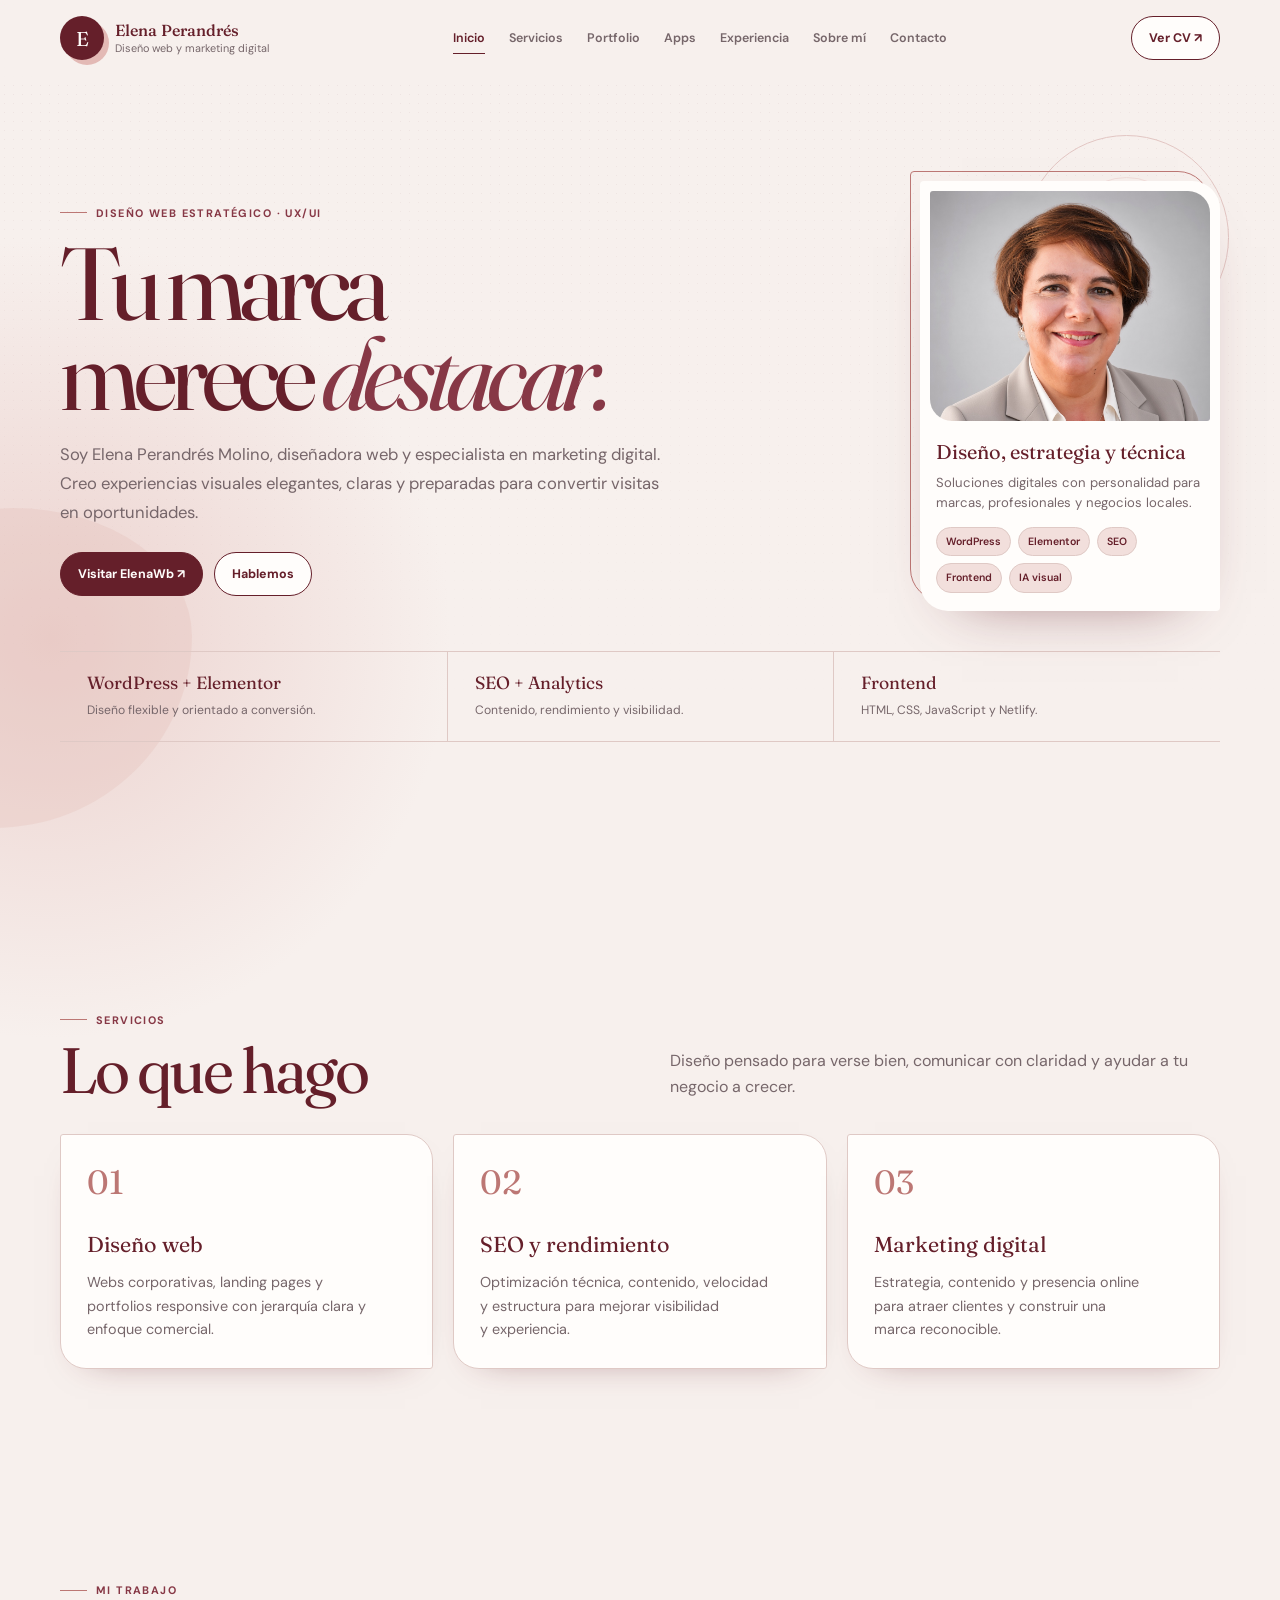
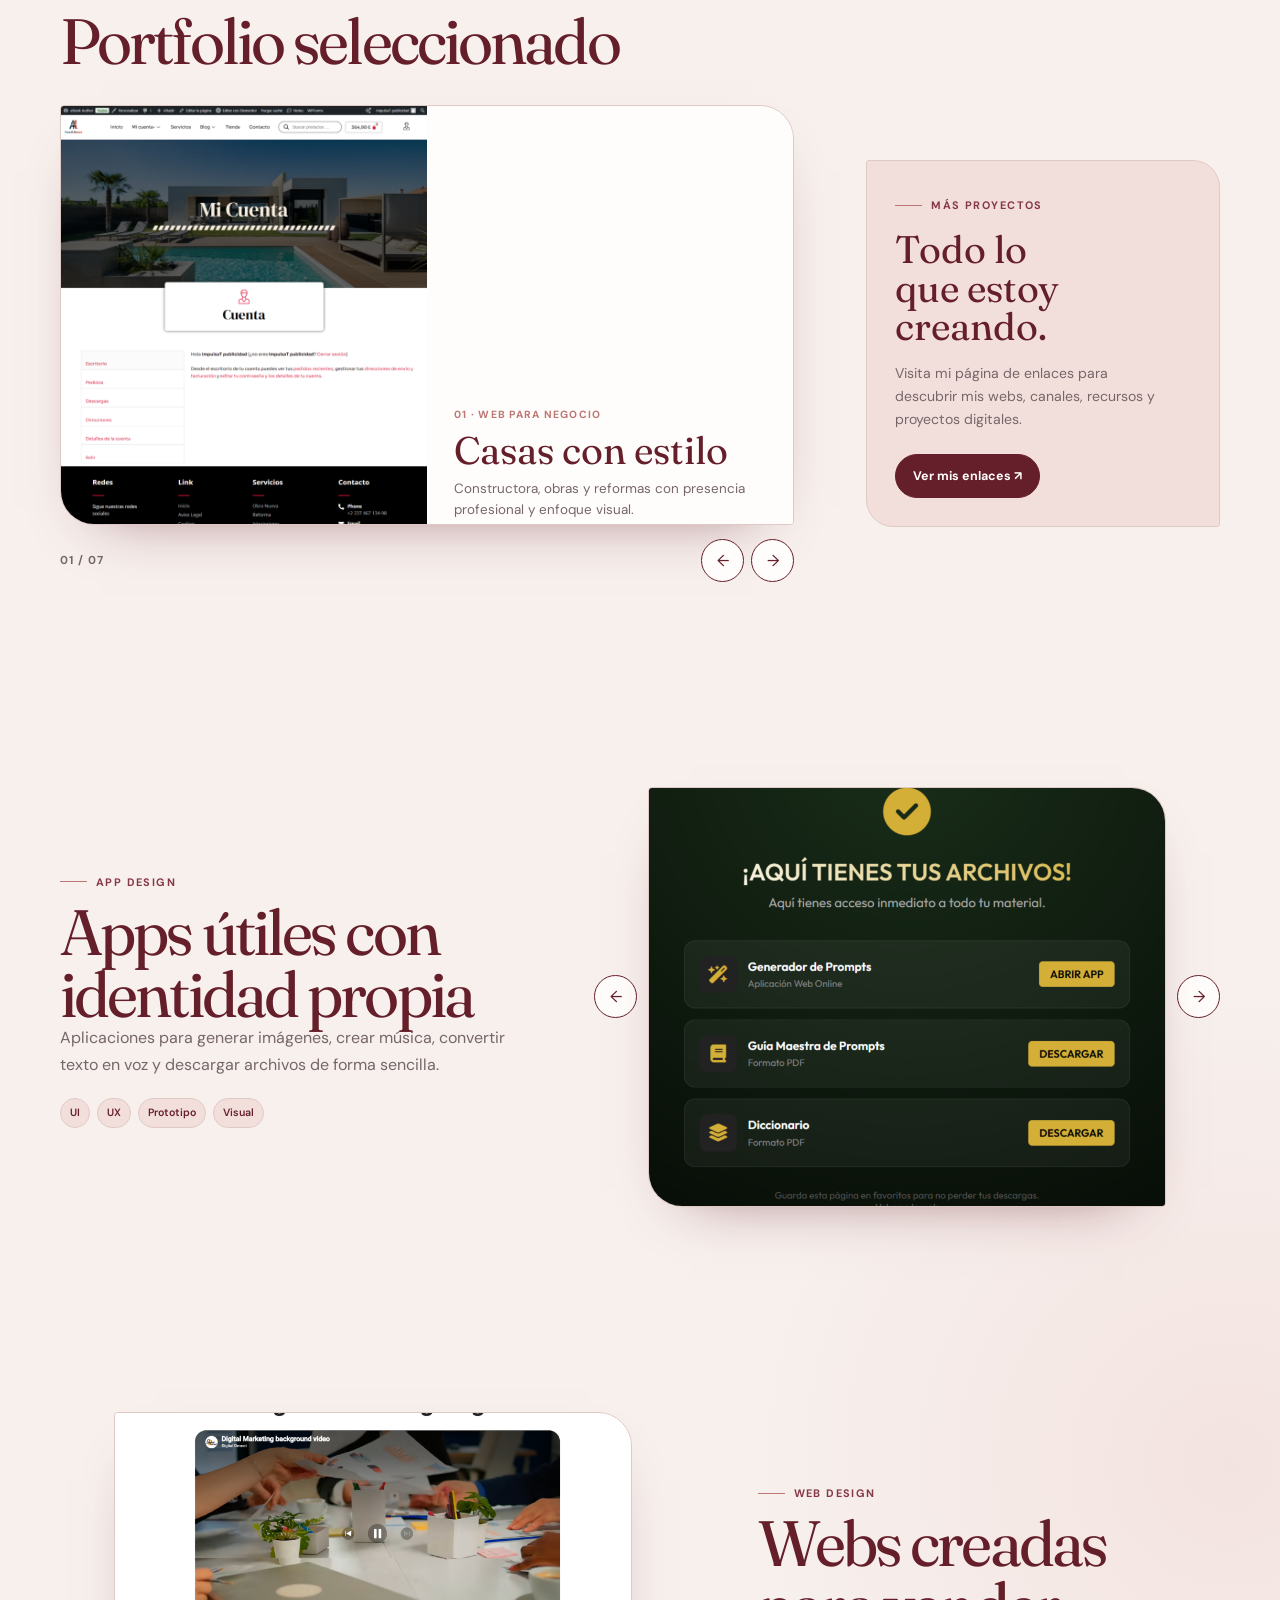
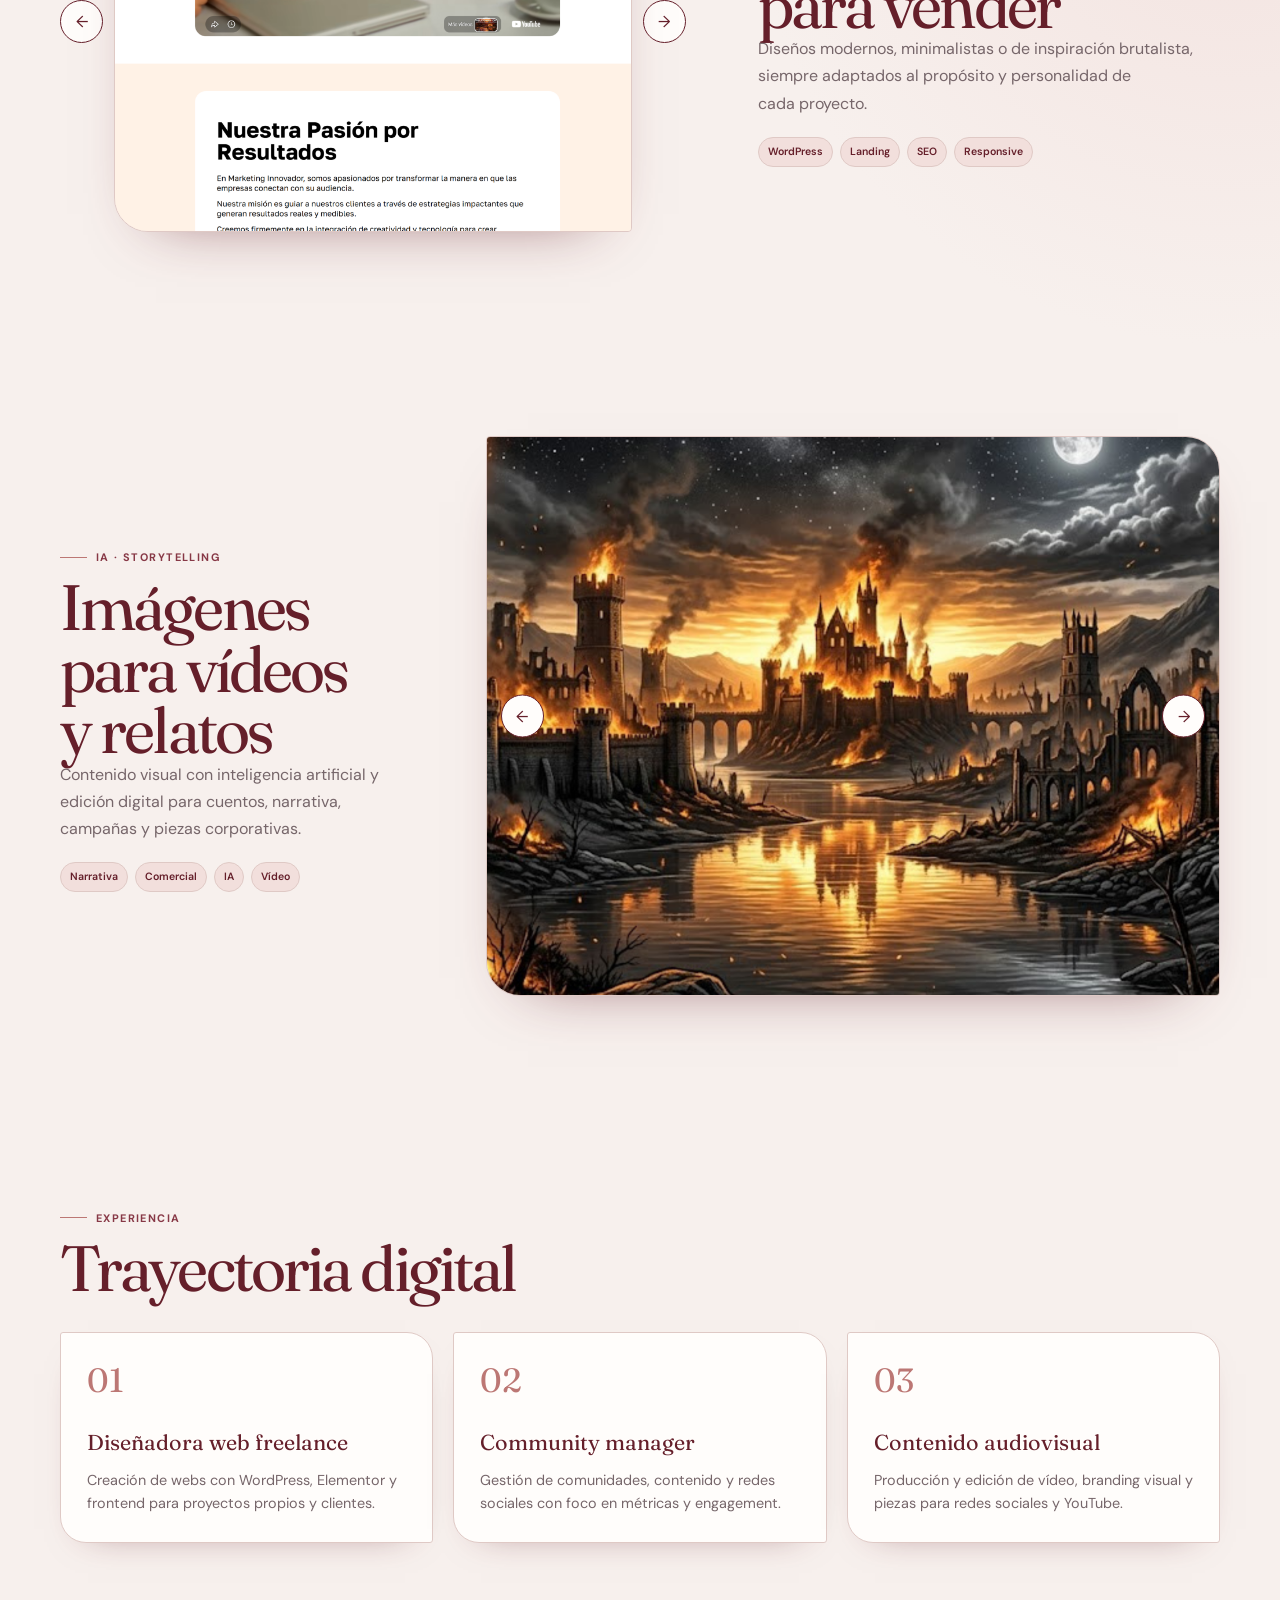
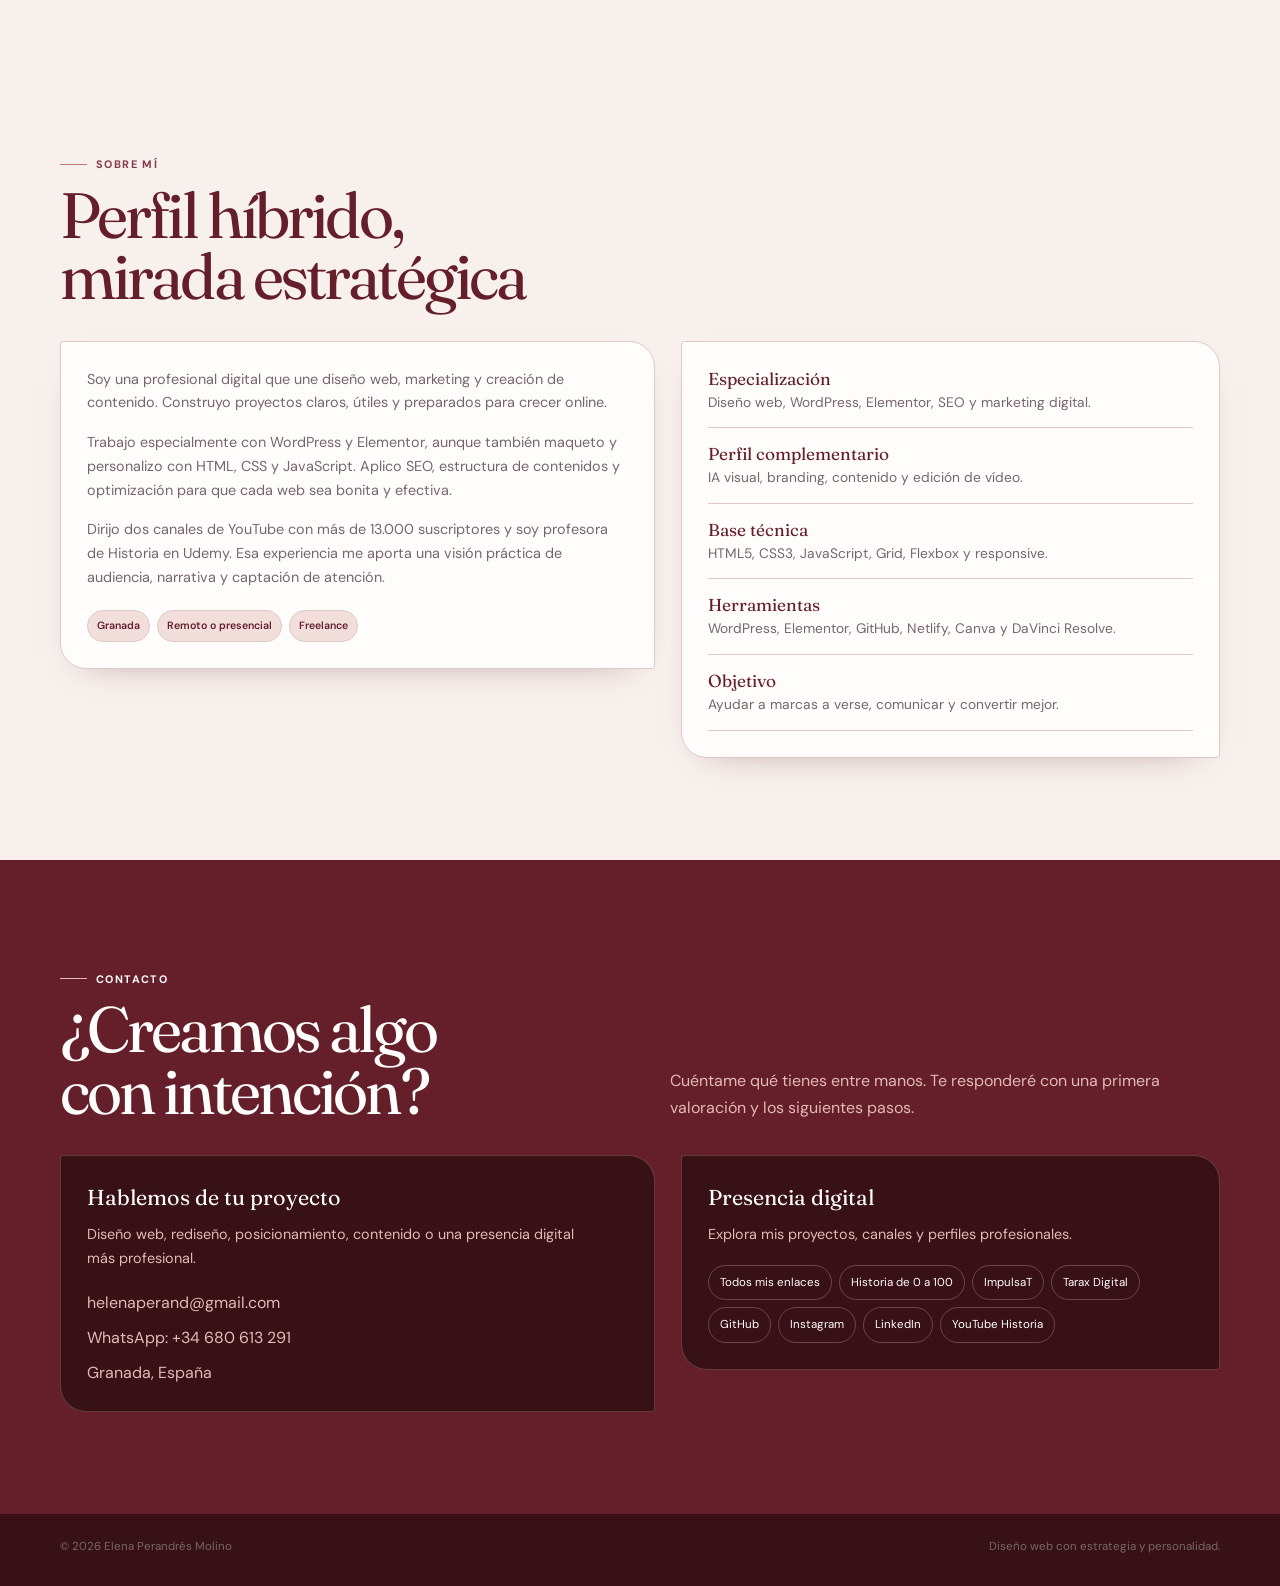
==== commit 14883286: "enlaces-ytb" ====
--- a/index.html
+++ b/index.html
@@ -823,6 +823,20 @@
       margin-top: 23px;
     }
 
+    .portfolio-link {
+  display: inline-block;
+  margin-top: 1rem;
+  font-weight: 600;
+  text-decoration: none;
+  border-bottom: 2px solid currentColor;
+  padding-bottom: 2px;
+}
+
+.portfolio-link:hover,
+.portfolio-link:focus-visible {
+  opacity: 0.75;
+}
+
 
     /* =========================================
        SHOWCASE
@@ -2084,6 +2098,175 @@
 
                 </article>
 
+                                <article class="portfolio-slide">
+
+                  <img
+                    src="img/music-for-spinning.png"
+                    alt="Music for Spinning, música y vídeos para clases de spinning en YouTube"
+                    width="900"
+                    height="700"
+                    loading="lazy">
+
+
+                  <div class="portfolio-slide-copy">
+
+                    <small>
+                      05 · Música y vídeo
+                    </small>
+
+                    <h3>
+                      Music for Spinning
+                    </h3>
+
+                    <p>
+                      Sesiones de música y vídeos
+                      para clases de spinning,
+                      creados con mucha energía
+                      y pensados para mover
+                      a la sala entera.
+                    </p>
+
+                    <div class="portfolio-tags">
+
+                      <span class="portfolio-tag">
+                        Producción musical
+                      </span>
+
+                      <span class="portfolio-tag">
+                        Edición de vídeo
+                      </span>
+
+                      <span class="portfolio-tag">
+                        YouTube
+                      </span>
+
+                    </div>
+
+                    <a
+                      class="portfolio-link"
+                      href="https://www.youtube.com/@spinning-music_bySatarax"
+                      target="_blank"
+                      rel="noopener noreferrer">
+                      Ver canal en YouTube →
+                    </a>
+
+                  </div>
+
+                </article>
+
+
+                <article class="portfolio-slide">
+
+                  <img
+                    src="img/aprende-con-kivu.png"
+                    alt="Aprende con Kivú, canal infantil de YouTube"
+                    width="900"
+                    height="700"
+                    loading="lazy">
+
+
+                  <div class="portfolio-slide-copy">
+
+                    <small>
+                      06 · Contenido infantil
+                    </small>
+
+                    <h3>
+                      Aprende con Kivú
+                    </h3>
+
+                    <p>
+                      Mi nuevo canal infantil:
+                      vídeos animados donde
+                      Kivú enseña de forma
+                      divertida, con personaje,
+                      música y mucha imaginación.
+                    </p>
+
+                    <div class="portfolio-tags">
+
+                      <span class="portfolio-tag">
+                        Animación
+                      </span>
+
+                      <span class="portfolio-tag">
+                        Contenido educativo
+                      </span>
+
+                      <span class="portfolio-tag">
+                        YouTube
+                      </span>
+
+                    </div>
+
+                    <a
+                      class="portfolio-link"
+                      href="https://www.youtube.com/@aprendeconkiv%C3%BA"
+                      target="_blank"
+                      rel="noopener noreferrer">
+                      Ver canal en YouTube →
+                    </a>
+
+                  </div>
+
+                </article>
+                                <article class="portfolio-slide">
+
+                  <img
+                    src="img/historia-de-0-a-100.png"
+                    alt="Historia de 0 a 100, canal de historia en YouTube"
+                    width="900"
+                    height="700"
+                    loading="lazy">
+
+
+                  <div class="portfolio-slide-copy">
+
+                    <small>
+                      07 · Contenido educativo
+                    </small>
+
+                    <h3>
+                      Historia de 0 a 100
+                    </h3>
+
+                    <p>
+                      Canal de historia con
+                      narrativa visual: vídeos
+                      claros y bien estructurados
+                      para entender el pasado
+                      y preparar el acceso
+                      a la universidad.
+                    </p>
+
+                    <div class="portfolio-tags">
+
+                      <span class="portfolio-tag">
+                        Historia
+                      </span>
+
+                      <span class="portfolio-tag">
+                        Narrativa visual
+                      </span>
+
+                      <span class="portfolio-tag">
+                        YouTube
+                      </span>
+
+                    </div>
+
+                    <a
+                      class="portfolio-link"
+                      href="https://www.youtube.com/@HISTORIADE0A100"
+                      target="_blank"
+                      rel="noopener noreferrer">
+                      Ver canal en YouTube →
+                    </a>
+
+                  </div>
+
+                </article>
+
 
               </div>
 
